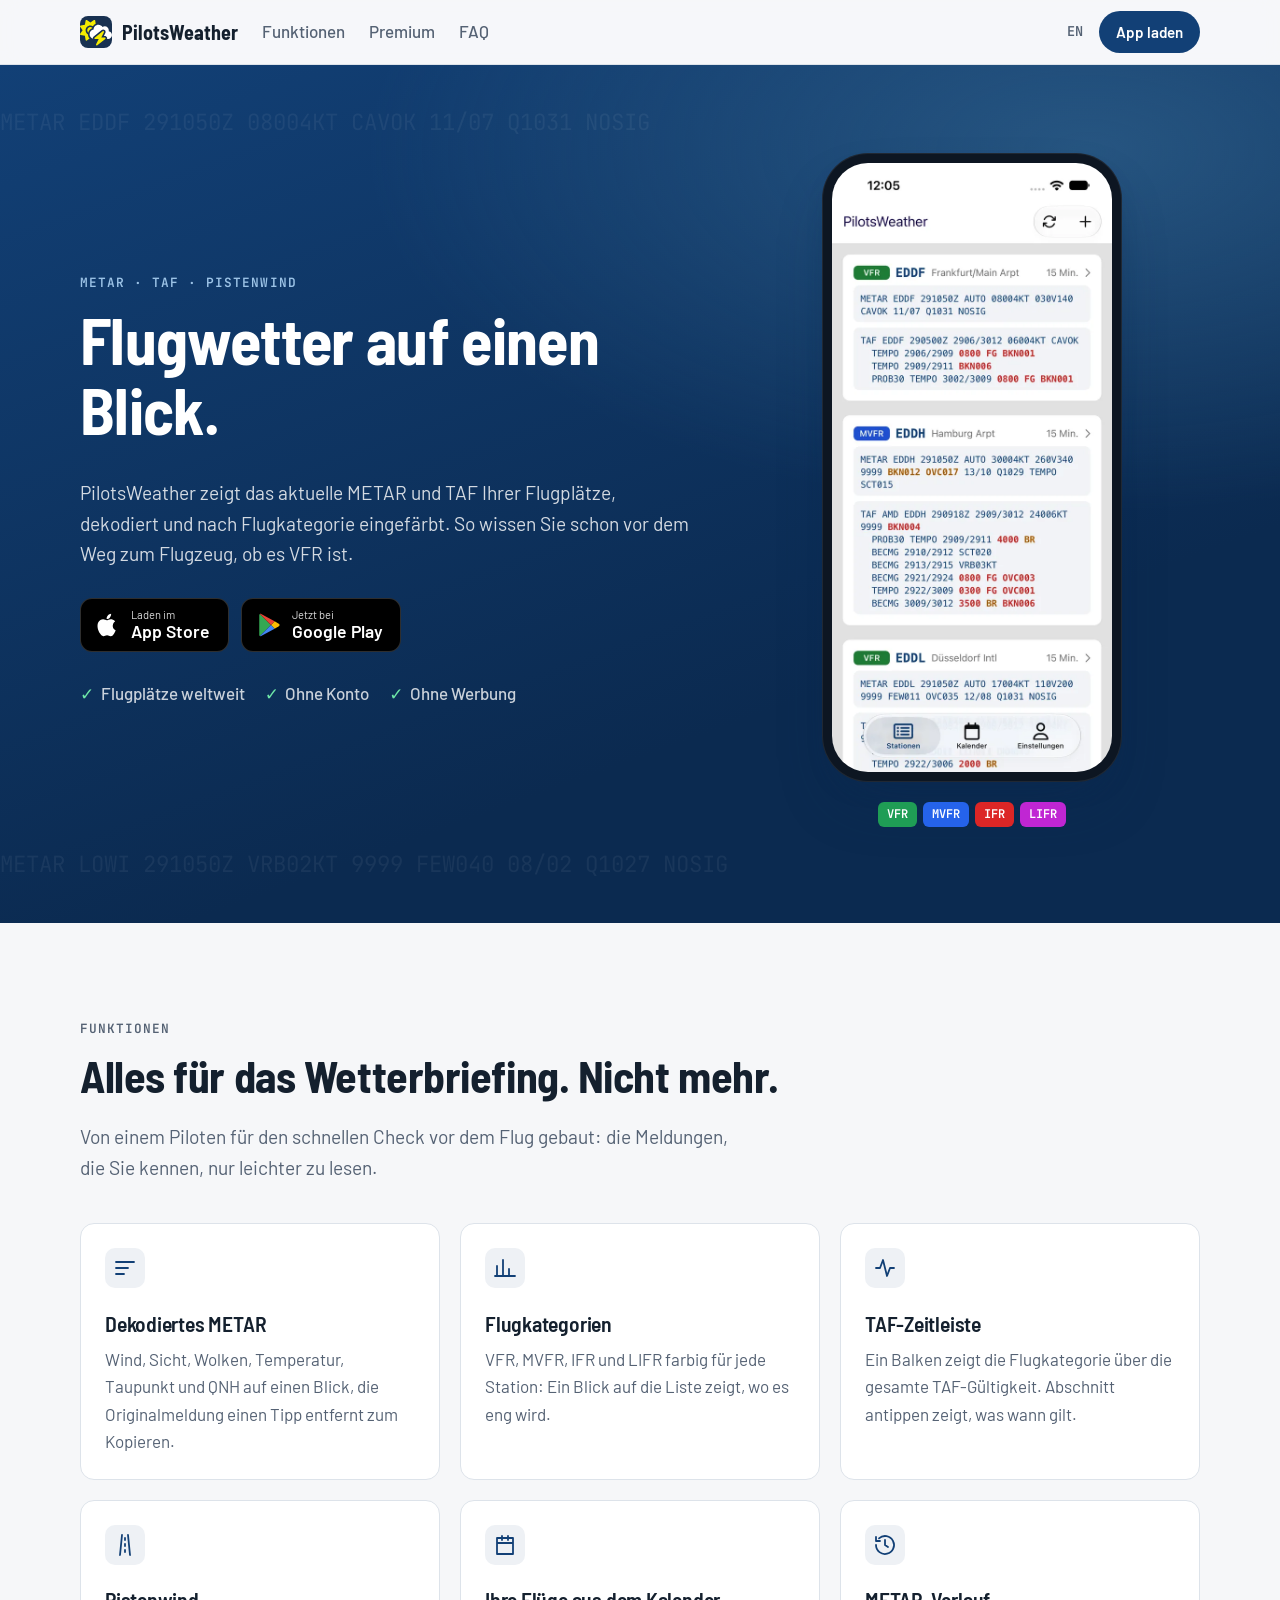
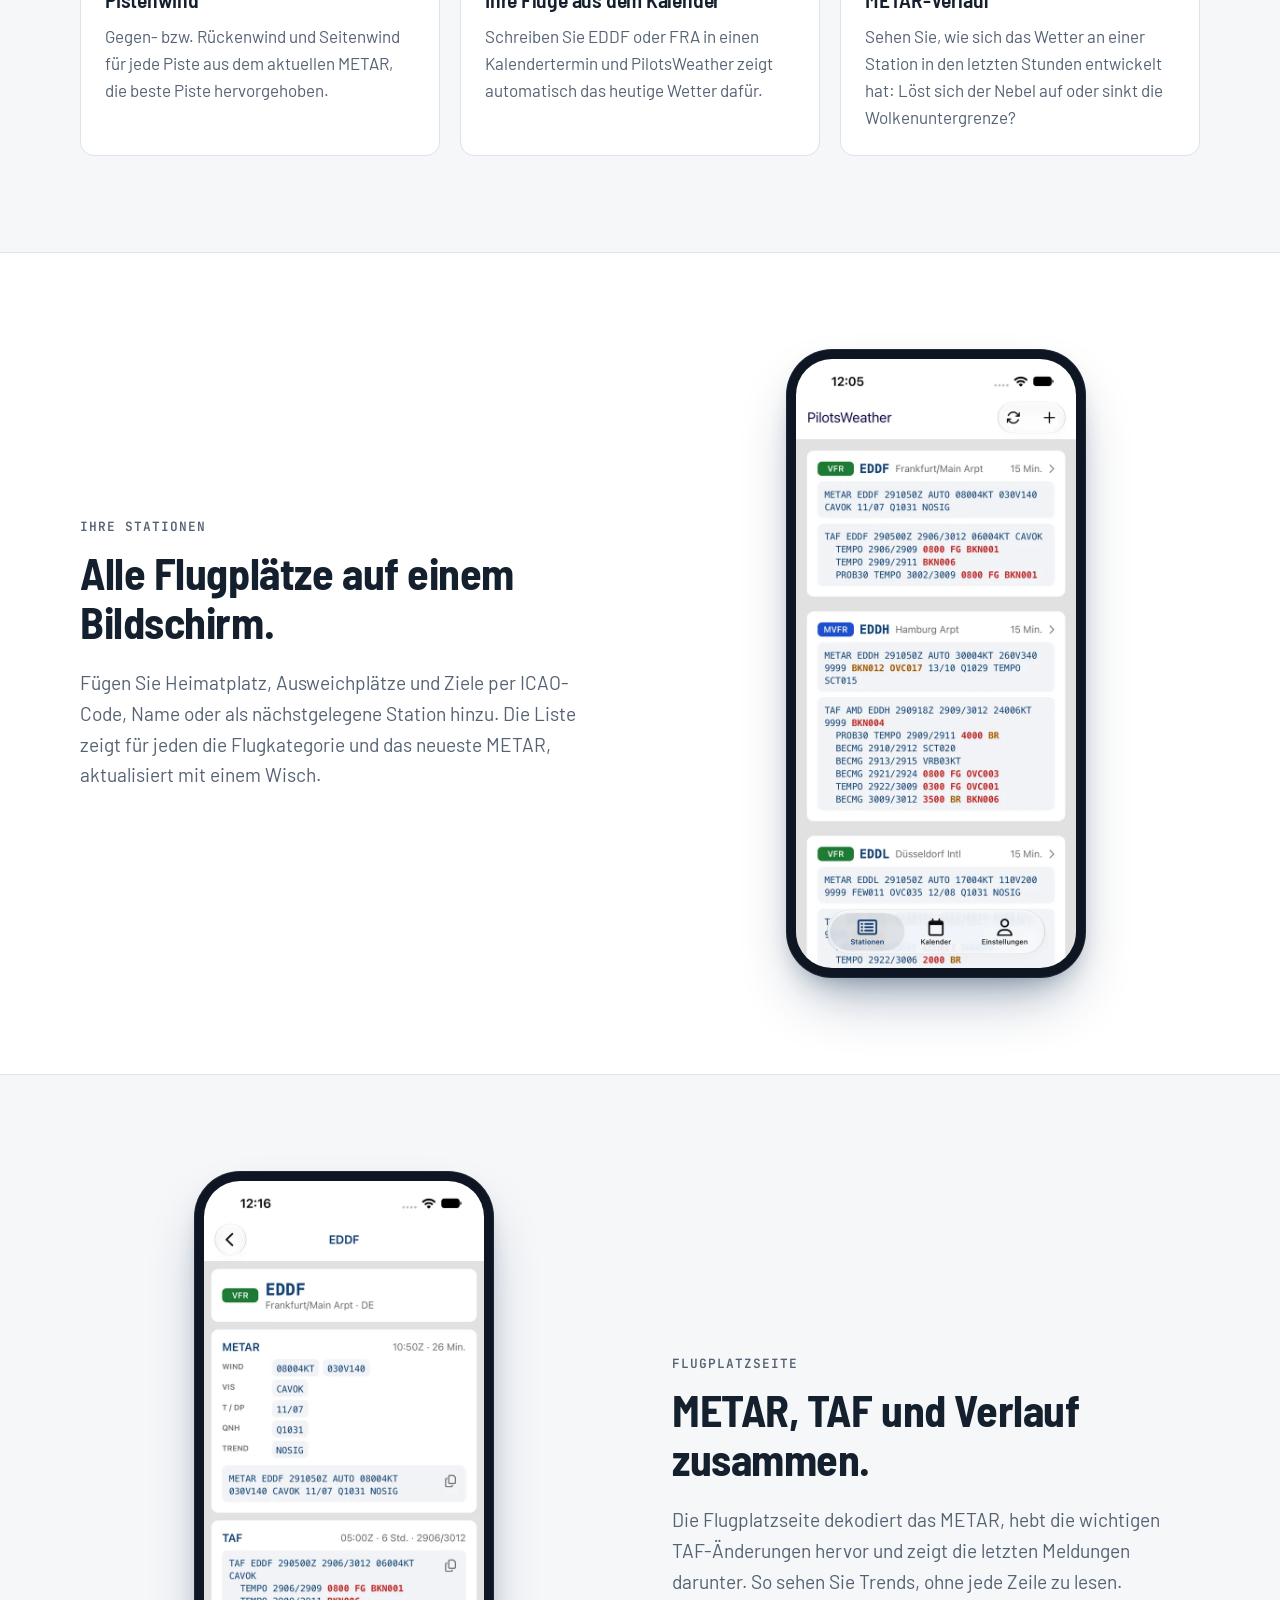
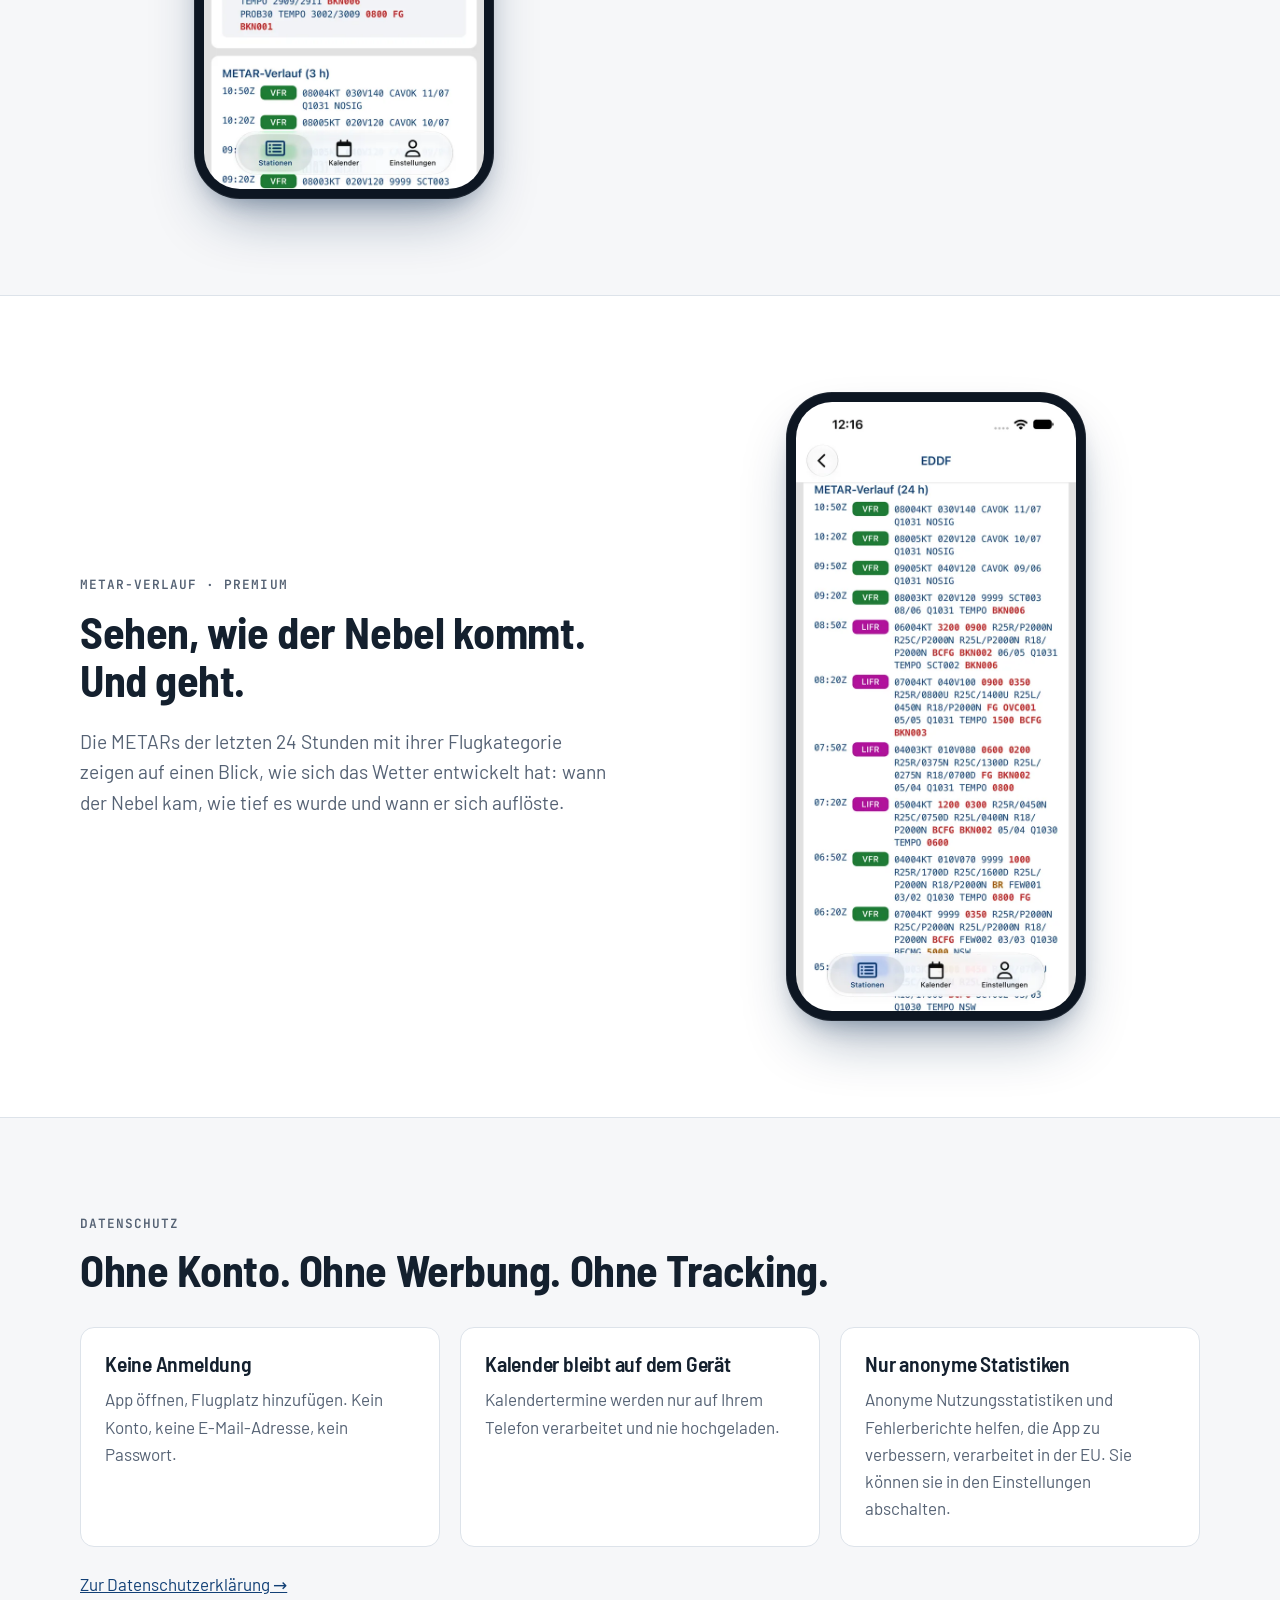
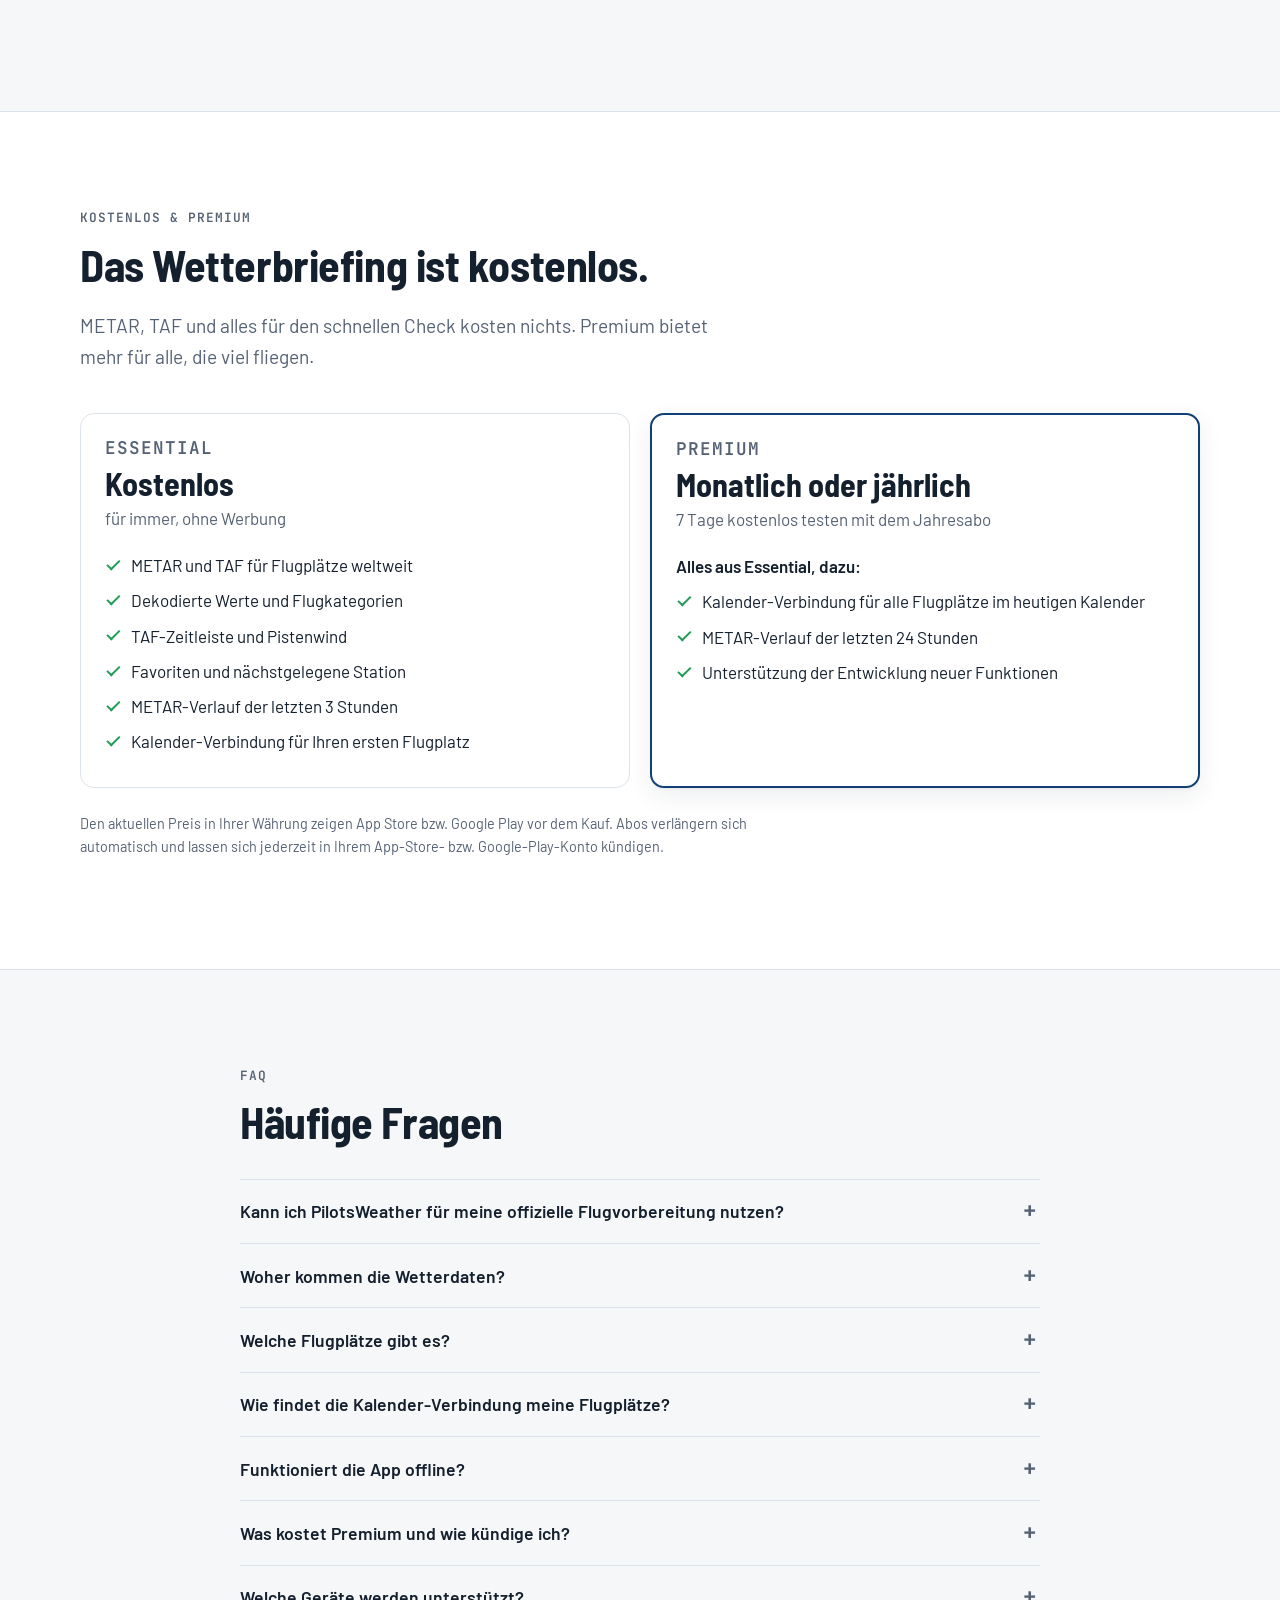
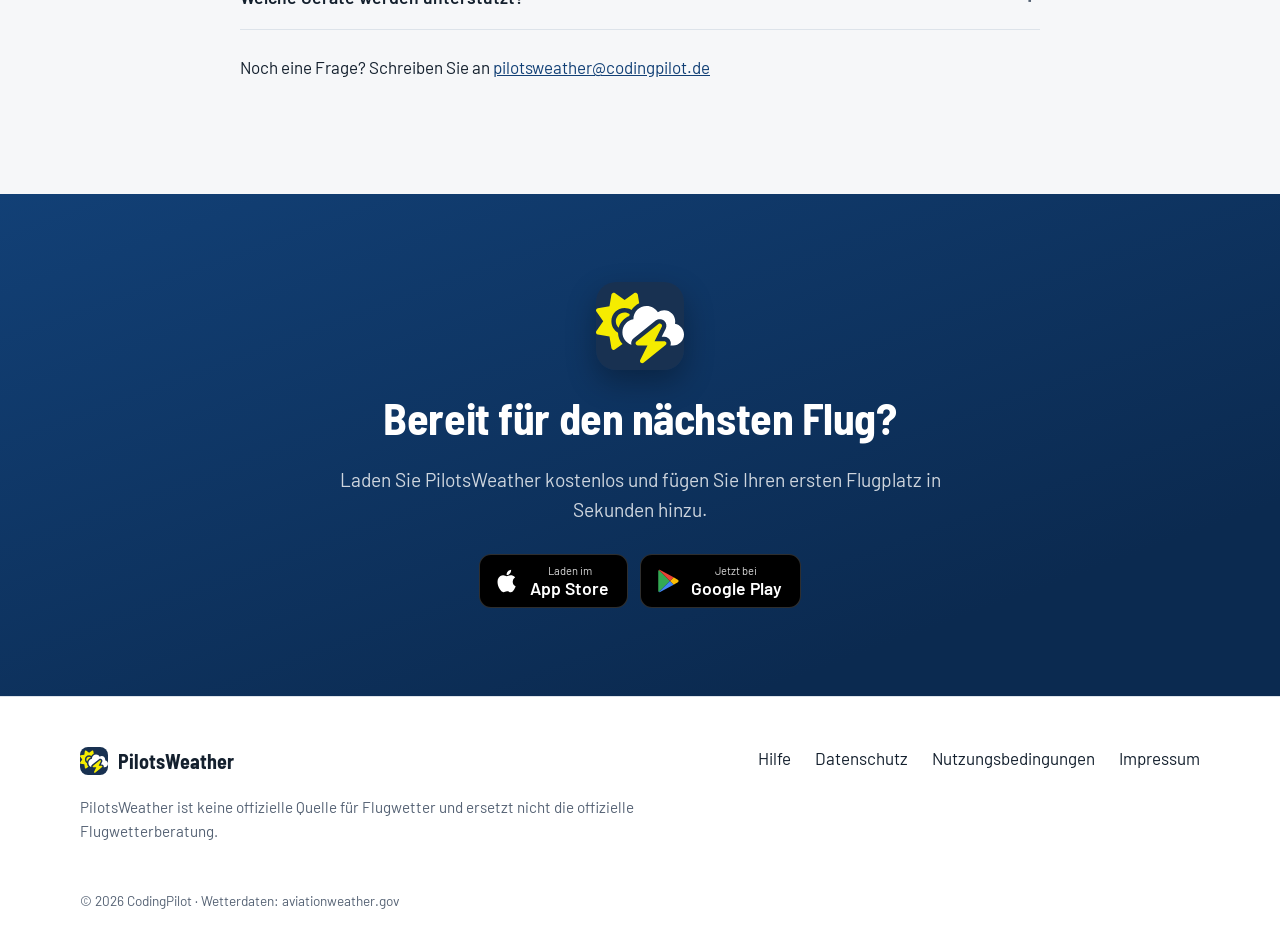
==== de/index.html @ 0c8a1cab "Update website content from pilotsweather@0f6adaf" ====
<!DOCTYPE html><html lang="de" data-astro-cid-5hce7sga> <head><meta charset="utf-8"><meta name="viewport" content="width=device-width, initial-scale=1"><title>PilotsWeather – METAR &amp; TAF für Piloten | iPhone &amp; Android</title><meta name="description" content="Dekodierte METAR und TAF für Flugplätze weltweit, Flugkategorien, TAF-Zeitleiste, Pistenwind und das Wetter für jeden Flugplatz in Ihrem Kalender. Ohne Konto, ohne Werbung."><link rel="canonical" href="https://pilotsweather.codingpilot.de/de/"><link rel="alternate" hreflang="en" href="https://pilotsweather.codingpilot.de/"><link rel="alternate" hreflang="de" href="https://pilotsweather.codingpilot.de/de/"><link rel="alternate" hreflang="x-default" href="https://pilotsweather.codingpilot.de/"><link rel="icon" href="/favicon.svg" type="image/svg+xml"><link rel="apple-touch-icon" href="/apple-touch-icon.png"><meta name="theme-color" content="#124076"><meta property="og:type" content="website"><meta property="og:title" content="PilotsWeather – METAR &#38; TAF für Piloten | iPhone &#38; Android"><meta property="og:description" content="Dekodierte METAR und TAF für Flugplätze weltweit, Flugkategorien, TAF-Zeitleiste, Pistenwind und das Wetter für jeden Flugplatz in Ihrem Kalender. Ohne Konto, ohne Werbung."><meta property="og:url" content="https://pilotsweather.codingpilot.de/de/"><meta property="og:image" content="https://pilotsweather.codingpilot.de/og-image.png"><meta name="apple-itunes-app" content="app-id=6479964087"><script type="application/ld+json">{"@context":"https://schema.org","@type":"MobileApplication","name":"PilotsWeather","operatingSystem":"iOS 15.0+, Android 6.0+","applicationCategory":"WeatherApplication","inLanguage":["en","de"],"description":"Dekodierte METAR und TAF für Flugplätze weltweit, Flugkategorien, TAF-Zeitleiste, Pistenwind und das Wetter für jeden Flugplatz in Ihrem Kalender. Ohne Konto, ohne Werbung.","offers":{"@type":"Offer","price":"0","priceCurrency":"EUR"},"installUrl":["https://apps.apple.com/app/pilotsweather-metar-and-taf/id6479964087","https://play.google.com/store/apps/details?id=com.codingpilot.pilotsweather"],"author":{"@type":"Organization","name":"CodingPilot"}}</script><link rel="stylesheet" href="/_astro/index.WuVf8rKL.css">
<link rel="stylesheet" href="/_astro/index.BQjB3t2-.css"></head> <body data-astro-cid-5hce7sga> <a class="skip-link" href="#main" data-astro-cid-5hce7sga>Zum Inhalt springen</a> <header class="site-header" data-astro-cid-5hce7sga> <div class="container site-header__inner" data-astro-cid-5hce7sga> <a class="brand" href="/de/" data-astro-cid-5hce7sga> <img src="/app-icon.svg" alt="" width="32" height="32" data-astro-cid-5hce7sga> <span data-astro-cid-5hce7sga>PilotsWeather</span> </a> <nav class="site-nav" aria-label="Hauptnavigation" data-astro-cid-5hce7sga> <a href="/de/#features" data-astro-cid-5hce7sga>Funktionen</a> <a href="/de/#pro" data-astro-cid-5hce7sga>Premium</a> <a href="/de/#faq" data-astro-cid-5hce7sga>FAQ</a> </nav> <div class="site-header__actions" data-astro-cid-5hce7sga> <a class="lang-switch" href="/" hreflang="en" lang="en" data-astro-cid-5hce7sga>EN</a> <a class="btn btn--primary btn--small" href="/de/#download" data-astro-cid-5hce7sga>App laden</a> </div> </div> </header> <main id="main" data-astro-cid-5hce7sga>   <section class="hero" data-astro-cid-xhaoqxbd> <div class="hero__metar mono" aria-hidden="true" data-astro-cid-xhaoqxbd> <span data-astro-cid-xhaoqxbd>METAR EDDF 291050Z 08004KT CAVOK 11/07 Q1031 NOSIG</span> <span data-astro-cid-xhaoqxbd>METAR LOWI 291050Z VRB02KT 9999 FEW040 08/02 Q1027 NOSIG</span> </div> <div class="container hero__inner" data-astro-cid-xhaoqxbd> <div class="hero__copy" data-astro-cid-xhaoqxbd> <p class="eyebrow hero__eyebrow" data-astro-cid-xhaoqxbd>METAR · TAF · Pistenwind</p> <h1 data-astro-cid-xhaoqxbd>Flugwetter auf einen Blick.</h1> <p class="lead hero__lead" data-astro-cid-xhaoqxbd>PilotsWeather zeigt das aktuelle METAR und TAF Ihrer Flugplätze, dekodiert und nach Flugkategorie eingefärbt. So wissen Sie schon vor dem Weg zum Flugzeug, ob es VFR ist.</p> <div class="store-buttons"> <a class="store-button" href="https://apps.apple.com/app/pilotsweather-metar-and-taf/id6479964087" rel="noopener"> <svg viewBox="0 0 24 24" fill="currentColor" aria-hidden="true"> <path d="M16.37 12.62c-.03-2.6 2.13-3.86 2.23-3.92-1.22-1.78-3.11-2.02-3.78-2.05-1.6-.17-3.13.95-3.95.95-.82 0-2.07-.93-3.4-.9-1.75.02-3.37 1.02-4.27 2.58-1.83 3.17-.47 7.86 1.3 10.43.87 1.26 1.9 2.67 3.25 2.62 1.31-.05 1.8-.84 3.38-.84 1.57 0 2.02.84 3.4.81 1.4-.02 2.29-1.27 3.15-2.54 1-1.46 1.4-2.87 1.42-2.95-.03-.01-2.71-1.04-2.73-4.19ZM13.8 4.98c.71-.87 1.2-2.07 1.07-3.27-1.03.04-2.29.69-3.03 1.55-.66.77-1.25 2-1.09 3.18 1.15.09 2.33-.58 3.05-1.46Z"></path> </svg> <span><small>Laden im</small><strong>App Store</strong></span> </a> <a class="store-button" href="https://play.google.com/store/apps/details?id=com.codingpilot.pilotsweather" rel="noopener"> <svg viewBox="0 0 24 24" aria-hidden="true"> <path fill="#34a853" d="M3.6 1.8 13.8 12 3.6 22.2c-.37-.2-.6-.6-.6-1.08V2.88c0-.48.23-.88.6-1.08Z"></path> <path fill="#fbbc04" d="m17.2 8.6-3.4 3.4 3.4 3.4 3.83-2.18c.98-.56.98-1.88 0-2.44L17.2 8.6Z"></path> <path fill="#4285f4" d="M13.8 12 3.6 22.2c.33.18.75.18 1.15-.04L17.2 15.4 13.8 12Z"></path> <path fill="#ea4335" d="M3.6 1.8c.33-.18.75-.18 1.15.04L17.2 8.6 13.8 12 3.6 1.8Z"></path> </svg> <span><small>Jetzt bei</small><strong>Google Play</strong></span> </a> </div> <ul class="hero__chips" data-astro-cid-xhaoqxbd> <li data-astro-cid-xhaoqxbd>Flugplätze weltweit</li><li data-astro-cid-xhaoqxbd>Ohne Konto</li><li data-astro-cid-xhaoqxbd>Ohne Werbung</li> </ul> </div> <div class="hero__visual" data-astro-cid-xhaoqxbd> <div class="phone" data-astro-cid-i45gwdcj> <picture data-astro-cid-i45gwdcj> <source srcset="/_astro/07_stations_dark.DPZM-aL8_1vAVfl.webp" media="(prefers-color-scheme: dark)" data-astro-cid-i45gwdcj> <img src="/_astro/03_stations.sQ99fLI5_Wb107.webp" width="600" height="1304" alt="PilotsWeather-Stationsliste mit METAR, Flugkategorien und TAF" loading="eager" decoding="async" data-astro-cid-i45gwdcj> </picture> </div>  <div class="cat-legend mono" aria-hidden="true" data-astro-cid-xhaoqxbd> <span class="cat cat--vfr" data-astro-cid-xhaoqxbd>VFR</span> <span class="cat cat--mvfr" data-astro-cid-xhaoqxbd>MVFR</span> <span class="cat cat--ifr" data-astro-cid-xhaoqxbd>IFR</span> <span class="cat cat--lifr" data-astro-cid-xhaoqxbd>LIFR</span> </div> </div> </div> </section> <section class="section" id="features" data-astro-cid-xhaoqxbd> <div class="container" data-astro-cid-xhaoqxbd> <p class="eyebrow" data-astro-cid-xhaoqxbd>Funktionen</p> <h2 data-astro-cid-xhaoqxbd>Alles für das Wetterbriefing. Nicht mehr.</h2> <p class="lead" data-astro-cid-xhaoqxbd>Von einem Piloten für den schnellen Check vor dem Flug gebaut: die Meldungen, die Sie kennen, nur leichter zu lesen.</p> <div class="grid grid--3 features" data-astro-cid-xhaoqxbd> <article class="card feature" data-astro-cid-xhaoqxbd> <svg class="feature__icon" viewBox="0 0 24 24" aria-hidden="true" data-astro-cid-xhaoqxbd> <path d="M3 6h18M3 12h12M3 18h8" data-astro-cid-xhaoqxbd></path> </svg> <h3 data-astro-cid-xhaoqxbd>Dekodiertes METAR</h3> <p data-astro-cid-xhaoqxbd>Wind, Sicht, Wolken, Temperatur, Taupunkt und QNH auf einen Blick, die Originalmeldung einen Tipp entfernt zum Kopieren.</p> </article><article class="card feature" data-astro-cid-xhaoqxbd> <svg class="feature__icon" viewBox="0 0 24 24" aria-hidden="true" data-astro-cid-xhaoqxbd> <path d="M4 20V10M10 20V4M16 20v-7M22 20H2" data-astro-cid-xhaoqxbd></path> </svg> <h3 data-astro-cid-xhaoqxbd>Flugkategorien</h3> <p data-astro-cid-xhaoqxbd>VFR, MVFR, IFR und LIFR farbig für jede Station: Ein Blick auf die Liste zeigt, wo es eng wird.</p> </article><article class="card feature" data-astro-cid-xhaoqxbd> <svg class="feature__icon" viewBox="0 0 24 24" aria-hidden="true" data-astro-cid-xhaoqxbd> <path d="M3 12h4l3-8 4 16 3-8h4" data-astro-cid-xhaoqxbd></path> </svg> <h3 data-astro-cid-xhaoqxbd>TAF-Zeitleiste</h3> <p data-astro-cid-xhaoqxbd>Ein Balken zeigt die Flugkategorie über die gesamte TAF-Gültigkeit. Abschnitt antippen zeigt, was wann gilt.</p> </article><article class="card feature" data-astro-cid-xhaoqxbd> <svg class="feature__icon" viewBox="0 0 24 24" aria-hidden="true" data-astro-cid-xhaoqxbd> <path d="M9 2 7 22M15 2l2 20M12 5v2M12 11v2M12 17v2" data-astro-cid-xhaoqxbd></path> </svg> <h3 data-astro-cid-xhaoqxbd>Pistenwind</h3> <p data-astro-cid-xhaoqxbd>Gegen- bzw. Rückenwind und Seitenwind für jede Piste aus dem aktuellen METAR, die beste Piste hervorgehoben.</p> </article><article class="card feature" data-astro-cid-xhaoqxbd> <svg class="feature__icon" viewBox="0 0 24 24" aria-hidden="true" data-astro-cid-xhaoqxbd> <path d="M4 5h16v16H4zM4 10h16M9 3v4M15 3v4" data-astro-cid-xhaoqxbd></path> </svg> <h3 data-astro-cid-xhaoqxbd>Ihre Flüge aus dem Kalender</h3> <p data-astro-cid-xhaoqxbd>Schreiben Sie EDDF oder FRA in einen Kalendertermin und PilotsWeather zeigt automatisch das heutige Wetter dafür.</p> </article><article class="card feature" data-astro-cid-xhaoqxbd> <svg class="feature__icon" viewBox="0 0 24 24" aria-hidden="true" data-astro-cid-xhaoqxbd> <path d="M3 12a9 9 0 1 0 3-6.7M3 4v4h4M12 7v5l3 2" data-astro-cid-xhaoqxbd></path> </svg> <h3 data-astro-cid-xhaoqxbd>METAR-Verlauf</h3> <p data-astro-cid-xhaoqxbd>Sehen Sie, wie sich das Wetter an einer Station in den letzten Stunden entwickelt hat: Löst sich der Nebel auf oder sinkt die Wolkenuntergrenze?</p> </article> </div> </div> </section> <section class="section showcase section--alt" data-astro-cid-xhaoqxbd> <div class="container showcase__inner" data-astro-cid-xhaoqxbd> <div class="showcase__copy" data-astro-cid-xhaoqxbd> <p class="eyebrow" data-astro-cid-xhaoqxbd>Ihre Stationen</p> <h2 data-astro-cid-xhaoqxbd>Alle Flugplätze auf einem Bildschirm.</h2> <p class="lead" data-astro-cid-xhaoqxbd>Fügen Sie Heimatplatz, Ausweichplätze und Ziele per ICAO-Code, Name oder als nächstgelegene Station hinzu. Die Liste zeigt für jeden die Flugkategorie und das neueste METAR, aktualisiert mit einem Wisch.</p> </div> <div class="phone" data-astro-cid-i45gwdcj> <picture data-astro-cid-i45gwdcj> <source srcset="/_astro/07_stations_dark.DPZM-aL8_1vAVfl.webp" media="(prefers-color-scheme: dark)" data-astro-cid-i45gwdcj> <img src="/_astro/03_stations.sQ99fLI5_Wb107.webp" width="600" height="1304" alt="Liste gespeicherter Stationen mit Flugkategorien" loading="lazy" decoding="async" data-astro-cid-i45gwdcj> </picture> </div>  </div> </section><section class="section showcase showcase--flip" data-astro-cid-xhaoqxbd> <div class="container showcase__inner" data-astro-cid-xhaoqxbd> <div class="showcase__copy" data-astro-cid-xhaoqxbd> <p class="eyebrow" data-astro-cid-xhaoqxbd>Flugplatzseite</p> <h2 data-astro-cid-xhaoqxbd>METAR, TAF und Verlauf zusammen.</h2> <p class="lead" data-astro-cid-xhaoqxbd>Die Flugplatzseite dekodiert das METAR, hebt die wichtigen TAF-Änderungen hervor und zeigt die letzten Meldungen darunter. So sehen Sie Trends, ohne jede Zeile zu lesen.</p> </div> <div class="phone" data-astro-cid-i45gwdcj> <picture data-astro-cid-i45gwdcj> <source srcset="/_astro/11_station_detail_dark.DdbRq7ke_16VueW.webp" media="(prefers-color-scheme: dark)" data-astro-cid-i45gwdcj> <img src="/_astro/08_station_detail.CUVKR3Sk_Z2iVyCu.webp" width="600" height="1304" alt="Flugplatzseite für EDDF mit dekodiertem METAR, TAF und METAR-Verlauf" loading="lazy" decoding="async" data-astro-cid-i45gwdcj> </picture> </div>  </div> </section><section class="section showcase section--alt" data-astro-cid-xhaoqxbd> <div class="container showcase__inner" data-astro-cid-xhaoqxbd> <div class="showcase__copy" data-astro-cid-xhaoqxbd> <p class="eyebrow" data-astro-cid-xhaoqxbd>METAR-Verlauf · Premium</p> <h2 data-astro-cid-xhaoqxbd>Sehen, wie der Nebel kommt. Und geht.</h2> <p class="lead" data-astro-cid-xhaoqxbd>Die METARs der letzten 24 Stunden mit ihrer Flugkategorie zeigen auf einen Blick, wie sich das Wetter entwickelt hat: wann der Nebel kam, wie tief es wurde und wann er sich auflöste.</p> </div> <div class="phone" data-astro-cid-i45gwdcj> <picture data-astro-cid-i45gwdcj>  <img src="/_astro/10_history_premium.Beadp-sC_Z17pvHG.webp" width="600" height="1304" alt="METAR-Verlauf der letzten 24 Stunden für EDDF mit LIFR-Nebel am Morgen" loading="lazy" decoding="async" data-astro-cid-i45gwdcj> </picture> </div>  </div> </section><section class="section" id="privacy" data-astro-cid-xhaoqxbd> <div class="container" data-astro-cid-xhaoqxbd> <p class="eyebrow" data-astro-cid-xhaoqxbd>Datenschutz</p> <h2 data-astro-cid-xhaoqxbd>Ohne Konto. Ohne Werbung. Ohne Tracking.</h2> <div class="grid grid--3 privacy" data-astro-cid-xhaoqxbd> <article class="card" data-astro-cid-xhaoqxbd> <h3 data-astro-cid-xhaoqxbd>Keine Anmeldung</h3> <p data-astro-cid-xhaoqxbd>App öffnen, Flugplatz hinzufügen. Kein Konto, keine E-Mail-Adresse, kein Passwort.</p> </article><article class="card" data-astro-cid-xhaoqxbd> <h3 data-astro-cid-xhaoqxbd>Kalender bleibt auf dem Gerät</h3> <p data-astro-cid-xhaoqxbd>Kalendertermine werden nur auf Ihrem Telefon verarbeitet und nie hochgeladen.</p> </article><article class="card" data-astro-cid-xhaoqxbd> <h3 data-astro-cid-xhaoqxbd>Nur anonyme Statistiken</h3> <p data-astro-cid-xhaoqxbd>Anonyme Nutzungsstatistiken und Fehlerberichte helfen, die App zu verbessern, verarbeitet in der EU. Sie können sie in den Einstellungen abschalten.</p> </article> </div> <p data-astro-cid-xhaoqxbd><a href="/de/datenschutz/" data-astro-cid-xhaoqxbd>Zur Datenschutzerklärung →</a></p> </div> </section> <section class="section section--alt" id="pro" data-astro-cid-xhaoqxbd> <div class="container" data-astro-cid-xhaoqxbd> <p class="eyebrow" data-astro-cid-xhaoqxbd>Kostenlos &amp; Premium</p> <h2 data-astro-cid-xhaoqxbd>Das Wetterbriefing ist kostenlos.</h2> <p class="lead" data-astro-cid-xhaoqxbd>METAR, TAF und alles für den schnellen Check kosten nichts. Premium bietet mehr für alle, die viel fliegen.</p> <div class="grid grid--2 plans" data-astro-cid-xhaoqxbd> <article class="card plan" data-astro-cid-xhaoqxbd> <h3 data-astro-cid-xhaoqxbd>Essential</h3> <p class="plan__price" data-astro-cid-xhaoqxbd>Kostenlos</p> <p class="plan__note" data-astro-cid-xhaoqxbd>für immer, ohne Werbung</p> <ul class="checks" data-astro-cid-xhaoqxbd> <li data-astro-cid-xhaoqxbd>METAR und TAF für Flugplätze weltweit</li><li data-astro-cid-xhaoqxbd>Dekodierte Werte und Flugkategorien</li><li data-astro-cid-xhaoqxbd>TAF-Zeitleiste und Pistenwind</li><li data-astro-cid-xhaoqxbd>Favoriten und nächstgelegene Station</li><li data-astro-cid-xhaoqxbd>METAR-Verlauf der letzten 3 Stunden</li><li data-astro-cid-xhaoqxbd>Kalender-Verbindung für Ihren ersten Flugplatz</li> </ul> </article> <article class="card plan plan--premium" data-astro-cid-xhaoqxbd> <h3 data-astro-cid-xhaoqxbd>Premium</h3> <p class="plan__price" data-astro-cid-xhaoqxbd>Monatlich oder jährlich</p> <p class="plan__note" data-astro-cid-xhaoqxbd>7 Tage kostenlos testen mit dem Jahresabo</p> <p class="plan__intro" data-astro-cid-xhaoqxbd>Alles aus Essential, dazu:</p> <ul class="checks" data-astro-cid-xhaoqxbd> <li data-astro-cid-xhaoqxbd>Kalender-Verbindung für alle Flugplätze im heutigen Kalender</li><li data-astro-cid-xhaoqxbd>METAR-Verlauf der letzten 24 Stunden</li><li data-astro-cid-xhaoqxbd>Unterstützung der Entwicklung neuer Funktionen</li> </ul> </article> </div> <p class="plans__footnote" data-astro-cid-xhaoqxbd>Den aktuellen Preis in Ihrer Währung zeigen App Store bzw. Google Play vor dem Kauf. Abos verlängern sich automatisch und lassen sich jederzeit in Ihrem App-Store- bzw. Google-Play-Konto kündigen.</p> </div> </section> <section class="section" id="faq" data-astro-cid-xhaoqxbd> <div class="container faq" data-astro-cid-xhaoqxbd> <p class="eyebrow" data-astro-cid-xhaoqxbd>FAQ</p> <h2 data-astro-cid-xhaoqxbd>Häufige Fragen</h2> <div class="faq__list" data-astro-cid-xhaoqxbd> <details class="faq__item" data-astro-cid-xhaoqxbd> <summary data-astro-cid-xhaoqxbd>Kann ich PilotsWeather für meine offizielle Flugvorbereitung nutzen?</summary> <p data-astro-cid-xhaoqxbd>Nein. PilotsWeather ist ein schneller Überblick und ersetzt nicht die für Ihren Flug vorgeschriebene offizielle Wetterberatung. Prüfen Sie vor dem Flug immer die offiziellen Quellen.</p> </details><details class="faq__item" data-astro-cid-xhaoqxbd> <summary data-astro-cid-xhaoqxbd>Woher kommen die Wetterdaten?</summary> <p data-astro-cid-xhaoqxbd>METAR und TAF stammen vom Aviation Weather Center des US-Wetterdienstes (aviationweather.gov), das Meldungen von Flugplätzen weltweit veröffentlicht. Die Pistendaten stammen von OurAirports.</p> </details><details class="faq__item" data-astro-cid-xhaoqxbd> <summary data-astro-cid-xhaoqxbd>Welche Flugplätze gibt es?</summary> <p data-astro-cid-xhaoqxbd>Jeden Flugplatz weltweit, der ein METAR oder TAF veröffentlicht. Suchen Sie per ICAO-Code oder Name, oder lassen Sie die App die nächstgelegene Station finden.</p> </details><details class="faq__item" data-astro-cid-xhaoqxbd> <summary data-astro-cid-xhaoqxbd>Wie findet die Kalender-Verbindung meine Flugplätze?</summary> <p data-astro-cid-xhaoqxbd>Wählen Sie in den Einstellungen einen Kalender und schreiben Sie den ICAO- oder IATA-Code des Flugplatzes (z. B. EDDF oder FRA) in den Titel des Termins. PilotsWeather zeigt das Wetter für die Flugplätze der heutigen Termine. Der Kalender wird nur auf Ihrem Telefon gelesen.</p> </details><details class="faq__item" data-astro-cid-xhaoqxbd> <summary data-astro-cid-xhaoqxbd>Funktioniert die App offline?</summary> <p data-astro-cid-xhaoqxbd>Bereits geladene Meldungen bleiben ohne Verbindung sichtbar, und die App zeigt an, dass sie offline ist. Für aktuelles Wetter brauchen Sie eine Internetverbindung.</p> </details><details class="faq__item" data-astro-cid-xhaoqxbd> <summary data-astro-cid-xhaoqxbd>Was kostet Premium und wie kündige ich?</summary> <p data-astro-cid-xhaoqxbd>Premium gibt es monatlich oder jährlich; die App zeigt den aktuellen Preis aus App Store bzw. Google Play. Sie kündigen in den Abo-Einstellungen Ihres Apple- oder Google-Kontos, spätestens 24 Stunden vor Ende des Zeitraums.</p> </details><details class="faq__item" data-astro-cid-xhaoqxbd> <summary data-astro-cid-xhaoqxbd>Welche Geräte werden unterstützt?</summary> <p data-astro-cid-xhaoqxbd>iPhone und iPad ab iOS 15 sowie Android-Telefone ab Android 6.0. Die App gibt es auf Deutsch und Englisch, mit dunklem Modus.</p> </details> </div> <p class="faq__contact" data-astro-cid-xhaoqxbd> Noch eine Frage? Schreiben Sie an <a href="mailto:pilotsweather@codingpilot.de" data-astro-cid-xhaoqxbd>pilotsweather@codingpilot.de</a> </p> </div> </section> <section class="download" id="download" data-astro-cid-xhaoqxbd> <div class="container download__inner" data-astro-cid-xhaoqxbd> <img src="/app-icon.svg" alt="" width="88" height="88" data-astro-cid-xhaoqxbd> <h2 data-astro-cid-xhaoqxbd>Bereit für den nächsten Flug?</h2> <p class="lead" data-astro-cid-xhaoqxbd>Laden Sie PilotsWeather kostenlos und fügen Sie Ihren ersten Flugplatz in Sekunden hinzu.</p> <div class="store-buttons"> <a class="store-button" href="https://apps.apple.com/app/pilotsweather-metar-and-taf/id6479964087" rel="noopener"> <svg viewBox="0 0 24 24" fill="currentColor" aria-hidden="true"> <path d="M16.37 12.62c-.03-2.6 2.13-3.86 2.23-3.92-1.22-1.78-3.11-2.02-3.78-2.05-1.6-.17-3.13.95-3.95.95-.82 0-2.07-.93-3.4-.9-1.75.02-3.37 1.02-4.27 2.58-1.83 3.17-.47 7.86 1.3 10.43.87 1.26 1.9 2.67 3.25 2.62 1.31-.05 1.8-.84 3.38-.84 1.57 0 2.02.84 3.4.81 1.4-.02 2.29-1.27 3.15-2.54 1-1.46 1.4-2.87 1.42-2.95-.03-.01-2.71-1.04-2.73-4.19ZM13.8 4.98c.71-.87 1.2-2.07 1.07-3.27-1.03.04-2.29.69-3.03 1.55-.66.77-1.25 2-1.09 3.18 1.15.09 2.33-.58 3.05-1.46Z"></path> </svg> <span><small>Laden im</small><strong>App Store</strong></span> </a> <a class="store-button" href="https://play.google.com/store/apps/details?id=com.codingpilot.pilotsweather" rel="noopener"> <svg viewBox="0 0 24 24" aria-hidden="true"> <path fill="#34a853" d="M3.6 1.8 13.8 12 3.6 22.2c-.37-.2-.6-.6-.6-1.08V2.88c0-.48.23-.88.6-1.08Z"></path> <path fill="#fbbc04" d="m17.2 8.6-3.4 3.4 3.4 3.4 3.83-2.18c.98-.56.98-1.88 0-2.44L17.2 8.6Z"></path> <path fill="#4285f4" d="M13.8 12 3.6 22.2c.33.18.75.18 1.15-.04L17.2 15.4 13.8 12Z"></path> <path fill="#ea4335" d="M3.6 1.8c.33-.18.75-.18 1.15.04L17.2 8.6 13.8 12 3.6 1.8Z"></path> </svg> <span><small>Jetzt bei</small><strong>Google Play</strong></span> </a> </div> </div> </section>  </main> <footer class="site-footer" data-astro-cid-5hce7sga> <div class="container site-footer__inner" data-astro-cid-5hce7sga> <div data-astro-cid-5hce7sga> <a class="brand" href="/de/" data-astro-cid-5hce7sga> <img src="/app-icon.svg" alt="" width="28" height="28" data-astro-cid-5hce7sga> <span data-astro-cid-5hce7sga>PilotsWeather</span> </a> <p class="site-footer__note" data-astro-cid-5hce7sga>PilotsWeather ist keine offizielle Quelle für Flugwetter und ersetzt nicht die offizielle Flugwetterberatung.</p> </div> <nav class="site-footer__links" aria-label="Rechtliches und Hilfe" data-astro-cid-5hce7sga> <a href="/de/hilfe/" data-astro-cid-5hce7sga>Hilfe</a> <a href="/de/datenschutz/" data-astro-cid-5hce7sga>Datenschutz</a> <a href="/de/nutzungsbedingungen/" data-astro-cid-5hce7sga>Nutzungsbedingungen</a> <a href="/de/impressum/" data-astro-cid-5hce7sga>Impressum</a> </nav> </div> <div class="container" data-astro-cid-5hce7sga> <p class="site-footer__copy" data-astro-cid-5hce7sga>© 2026 CodingPilot · Wetterdaten: aviationweather.gov</p> </div> </footer> </body></html>
---- _astro/index.WuVf8rKL.css ----
@font-face{font-family:Barlow;font-style:normal;font-display:swap;font-weight:400;src:url(/_astro/barlow-vietnamese-400-normal.Dpl4UHAZ.woff2) format("woff2"),url(/_astro/barlow-vietnamese-400-normal.BFeobeCK.woff) format("woff");unicode-range:U+0102-0103,U+0110-0111,U+0128-0129,U+0168-0169,U+01A0-01A1,U+01AF-01B0,U+0300-0301,U+0303-0304,U+0308-0309,U+0323,U+0329,U+1EA0-1EF9,U+20AB}@font-face{font-family:Barlow;font-style:normal;font-display:swap;font-weight:400;src:url(/_astro/barlow-latin-ext-400-normal.HxX4XjxC.woff2) format("woff2"),url(/_astro/barlow-latin-ext-400-normal.CvBsJvxq.woff) format("woff");unicode-range:U+0100-02BA,U+02BD-02C5,U+02C7-02CC,U+02CE-02D7,U+02DD-02FF,U+0304,U+0308,U+0329,U+1D00-1DBF,U+1E00-1E9F,U+1EF2-1EFF,U+2020,U+20A0-20AB,U+20AD-20C0,U+2113,U+2C60-2C7F,U+A720-A7FF}@font-face{font-family:Barlow;font-style:normal;font-display:swap;font-weight:400;src:url(/_astro/barlow-latin-400-normal.qiz4-Cze.woff2) format("woff2"),url(/_astro/barlow-latin-400-normal.fsAxiSwU.woff) format("woff");unicode-range:U+0000-00FF,U+0131,U+0152-0153,U+02BB-02BC,U+02C6,U+02DA,U+02DC,U+0304,U+0308,U+0329,U+2000-206F,U+20AC,U+2122,U+2191,U+2193,U+2212,U+2215,U+FEFF,U+FFFD}@font-face{font-family:Barlow;font-style:normal;font-display:swap;font-weight:500;src:url(/_astro/barlow-vietnamese-500-normal.zTViEIzf.woff2) format("woff2"),url(/_astro/barlow-vietnamese-500-normal.GNfB7rCE.woff) format("woff");unicode-range:U+0102-0103,U+0110-0111,U+0128-0129,U+0168-0169,U+01A0-01A1,U+01AF-01B0,U+0300-0301,U+0303-0304,U+0308-0309,U+0323,U+0329,U+1EA0-1EF9,U+20AB}@font-face{font-family:Barlow;font-style:normal;font-display:swap;font-weight:500;src:url(/_astro/barlow-latin-ext-500-normal.DOaysfXq.woff2) format("woff2"),url(/_astro/barlow-latin-ext-500-normal.CJPcKP2Q.woff) format("woff");unicode-range:U+0100-02BA,U+02BD-02C5,U+02C7-02CC,U+02CE-02D7,U+02DD-02FF,U+0304,U+0308,U+0329,U+1D00-1DBF,U+1E00-1E9F,U+1EF2-1EFF,U+2020,U+20A0-20AB,U+20AD-20C0,U+2113,U+2C60-2C7F,U+A720-A7FF}@font-face{font-family:Barlow;font-style:normal;font-display:swap;font-weight:500;src:url(/_astro/barlow-latin-500-normal.BPAOfeC8.woff2) format("woff2"),url(/_astro/barlow-latin-500-normal.C1h8hMer.woff) format("woff");unicode-range:U+0000-00FF,U+0131,U+0152-0153,U+02BB-02BC,U+02C6,U+02DA,U+02DC,U+0304,U+0308,U+0329,U+2000-206F,U+20AC,U+2122,U+2191,U+2193,U+2212,U+2215,U+FEFF,U+FFFD}@font-face{font-family:Barlow;font-style:normal;font-display:swap;font-weight:600;src:url(/_astro/barlow-vietnamese-600-normal.DcjprdFV.woff2) format("woff2"),url(/_astro/barlow-vietnamese-600-normal.CA_GiK2e.woff) format("woff");unicode-range:U+0102-0103,U+0110-0111,U+0128-0129,U+0168-0169,U+01A0-01A1,U+01AF-01B0,U+0300-0301,U+0303-0304,U+0308-0309,U+0323,U+0329,U+1EA0-1EF9,U+20AB}@font-face{font-family:Barlow;font-style:normal;font-display:swap;font-weight:600;src:url(/_astro/barlow-latin-ext-600-normal.B8NK_A3D.woff2) format("woff2"),url(/_astro/barlow-latin-ext-600-normal.DMVRjfRT.woff) format("woff");unicode-range:U+0100-02BA,U+02BD-02C5,U+02C7-02CC,U+02CE-02D7,U+02DD-02FF,U+0304,U+0308,U+0329,U+1D00-1DBF,U+1E00-1E9F,U+1EF2-1EFF,U+2020,U+20A0-20AB,U+20AD-20C0,U+2113,U+2C60-2C7F,U+A720-A7FF}@font-face{font-family:Barlow;font-style:normal;font-display:swap;font-weight:600;src:url(/_astro/barlow-latin-600-normal.DILqtrty.woff2) format("woff2"),url(/_astro/barlow-latin-600-normal.CNwfPWQD.woff) format("woff");unicode-range:U+0000-00FF,U+0131,U+0152-0153,U+02BB-02BC,U+02C6,U+02DA,U+02DC,U+0304,U+0308,U+0329,U+2000-206F,U+20AC,U+2122,U+2191,U+2193,U+2212,U+2215,U+FEFF,U+FFFD}@font-face{font-family:Barlow Semi Condensed;font-style:normal;font-display:swap;font-weight:600;src:url(/_astro/barlow-semi-condensed-vietnamese-600-normal.b1FQiZcx.woff2) format("woff2"),url(/_astro/barlow-semi-condensed-vietnamese-600-normal.DzVrjA0Q.woff) format("woff");unicode-range:U+0102-0103,U+0110-0111,U+0128-0129,U+0168-0169,U+01A0-01A1,U+01AF-01B0,U+0300-0301,U+0303-0304,U+0308-0309,U+0323,U+0329,U+1EA0-1EF9,U+20AB}@font-face{font-family:Barlow Semi Condensed;font-style:normal;font-display:swap;font-weight:600;src:url(/_astro/barlow-semi-condensed-latin-ext-600-normal.BkQ9hN72.woff2) format("woff2"),url(/_astro/barlow-semi-condensed-latin-ext-600-normal.BuP8AaxH.woff) format("woff");unicode-range:U+0100-02BA,U+02BD-02C5,U+02C7-02CC,U+02CE-02D7,U+02DD-02FF,U+0304,U+0308,U+0329,U+1D00-1DBF,U+1E00-1E9F,U+1EF2-1EFF,U+2020,U+20A0-20AB,U+20AD-20C0,U+2113,U+2C60-2C7F,U+A720-A7FF}@font-face{font-family:Barlow Semi Condensed;font-style:normal;font-display:swap;font-weight:600;src:url(/_astro/barlow-semi-condensed-latin-600-normal.BkLiAYu4.woff2) format("woff2"),url(/_astro/barlow-semi-condensed-latin-600-normal.DyOfdMBA.woff) format("woff");unicode-range:U+0000-00FF,U+0131,U+0152-0153,U+02BB-02BC,U+02C6,U+02DA,U+02DC,U+0304,U+0308,U+0329,U+2000-206F,U+20AC,U+2122,U+2191,U+2193,U+2212,U+2215,U+FEFF,U+FFFD}@font-face{font-family:Barlow Semi Condensed;font-style:normal;font-display:swap;font-weight:700;src:url(/_astro/barlow-semi-condensed-vietnamese-700-normal.Dm7RZTvf.woff2) format("woff2"),url(/_astro/barlow-semi-condensed-vietnamese-700-normal.BvUTSFNY.woff) format("woff");unicode-range:U+0102-0103,U+0110-0111,U+0128-0129,U+0168-0169,U+01A0-01A1,U+01AF-01B0,U+0300-0301,U+0303-0304,U+0308-0309,U+0323,U+0329,U+1EA0-1EF9,U+20AB}@font-face{font-family:Barlow Semi Condensed;font-style:normal;font-display:swap;font-weight:700;src:url(/_astro/barlow-semi-condensed-latin-ext-700-normal.BhgEo64M.woff2) format("woff2"),url(/_astro/barlow-semi-condensed-latin-ext-700-normal.C0vCoZIV.woff) format("woff");unicode-range:U+0100-02BA,U+02BD-02C5,U+02C7-02CC,U+02CE-02D7,U+02DD-02FF,U+0304,U+0308,U+0329,U+1D00-1DBF,U+1E00-1E9F,U+1EF2-1EFF,U+2020,U+20A0-20AB,U+20AD-20C0,U+2113,U+2C60-2C7F,U+A720-A7FF}@font-face{font-family:Barlow Semi Condensed;font-style:normal;font-display:swap;font-weight:700;src:url(/_astro/barlow-semi-condensed-latin-700-normal.BpqDG8I9.woff2) format("woff2"),url(/_astro/barlow-semi-condensed-latin-700-normal.BMyZXq_9.woff) format("woff");unicode-range:U+0000-00FF,U+0131,U+0152-0153,U+02BB-02BC,U+02C6,U+02DA,U+02DC,U+0304,U+0308,U+0329,U+2000-206F,U+20AC,U+2122,U+2191,U+2193,U+2212,U+2215,U+FEFF,U+FFFD}@font-face{font-family:JetBrains Mono;font-style:normal;font-display:swap;font-weight:400;src:url([data-uri]) format("woff2"),url([data-uri]) format("woff");unicode-range:U+0460-052F,U+1C80-1C8A,U+20B4,U+2DE0-2DFF,U+A640-A69F,U+FE2E-FE2F}@font-face{font-family:JetBrains Mono;font-style:normal;font-display:swap;font-weight:400;src:url(/_astro/jetbrains-mono-cyrillic-400-normal.BEIGL1Tu.woff2) format("woff2"),url(/_astro/jetbrains-mono-cyrillic-400-normal.ugxPyKxw.woff) format("woff");unicode-range:U+0301,U+0400-045F,U+0490-0491,U+04B0-04B1,U+2116}@font-face{font-family:JetBrains Mono;font-style:normal;font-display:swap;font-weight:400;src:url(/_astro/jetbrains-mono-greek-400-normal.C190GLew.woff2) format("woff2"),url(/_astro/jetbrains-mono-greek-400-normal.B9oWc5Lo.woff) format("woff");unicode-range:U+0370-0377,U+037A-037F,U+0384-038A,U+038C,U+038E-03A1,U+03A3-03FF}@font-face{font-family:JetBrains Mono;font-style:normal;font-display:swap;font-weight:400;src:url([data-uri]) format("woff2"),url(/_astro/jetbrains-mono-vietnamese-400-normal.CqNFfHCs.woff) format("woff");unicode-range:U+0102-0103,U+0110-0111,U+0128-0129,U+0168-0169,U+01A0-01A1,U+01AF-01B0,U+0300-0301,U+0303-0304,U+0308-0309,U+0323,U+0329,U+1EA0-1EF9,U+20AB}@font-face{font-family:JetBrains Mono;font-style:normal;font-display:swap;font-weight:400;src:url(/_astro/jetbrains-mono-latin-ext-400-normal.Bc8Ftmh3.woff2) format("woff2"),url(/_astro/jetbrains-mono-latin-ext-400-normal.fXTG6kC5.woff) format("woff");unicode-range:U+0100-02BA,U+02BD-02C5,U+02C7-02CC,U+02CE-02D7,U+02DD-02FF,U+0304,U+0308,U+0329,U+1D00-1DBF,U+1E00-1E9F,U+1EF2-1EFF,U+2020,U+20A0-20AB,U+20AD-20C0,U+2113,U+2C60-2C7F,U+A720-A7FF}@font-face{font-family:JetBrains Mono;font-style:normal;font-display:swap;font-weight:400;src:url(/_astro/jetbrains-mono-latin-400-normal.V6pRDFza.woff2) format("woff2"),url(/_astro/jetbrains-mono-latin-400-normal.6-qcROiO.woff) format("woff");unicode-range:U+0000-00FF,U+0131,U+0152-0153,U+02BB-02BC,U+02C6,U+02DA,U+02DC,U+0304,U+0308,U+0329,U+2000-206F,U+20AC,U+2122,U+2191,U+2193,U+2212,U+2215,U+FEFF,U+FFFD}@font-face{font-family:JetBrains Mono;font-style:normal;font-display:swap;font-weight:600;src:url([data-uri]) format("woff2"),url([data-uri]) format("woff");unicode-range:U+0460-052F,U+1C80-1C8A,U+20B4,U+2DE0-2DFF,U+A640-A69F,U+FE2E-FE2F}@font-face{font-family:JetBrains Mono;font-style:normal;font-display:swap;font-weight:600;src:url(/_astro/jetbrains-mono-cyrillic-600-normal.EVf6-Yzo.woff2) format("woff2"),url(/_astro/jetbrains-mono-cyrillic-600-normal.8K4wrrwR.woff) format("woff");unicode-range:U+0301,U+0400-045F,U+0490-0491,U+04B0-04B1,U+2116}@font-face{font-family:JetBrains Mono;font-style:normal;font-display:swap;font-weight:600;src:url(/_astro/jetbrains-mono-greek-600-normal.H7WoG9Et.woff2) format("woff2"),url(/_astro/jetbrains-mono-greek-600-normal.mc2nkWzM.woff) format("woff");unicode-range:U+0370-0377,U+037A-037F,U+0384-038A,U+038C,U+038E-03A1,U+03A3-03FF}@font-face{font-family:JetBrains Mono;font-style:normal;font-display:swap;font-weight:600;src:url([data-uri]) format("woff2"),url(/_astro/jetbrains-mono-vietnamese-600-normal.OWROknRo.woff) format("woff");unicode-range:U+0102-0103,U+0110-0111,U+0128-0129,U+0168-0169,U+01A0-01A1,U+01AF-01B0,U+0300-0301,U+0303-0304,U+0308-0309,U+0323,U+0329,U+1EA0-1EF9,U+20AB}@font-face{font-family:JetBrains Mono;font-style:normal;font-display:swap;font-weight:600;src:url(/_astro/jetbrains-mono-latin-ext-600-normal.BfB_LPfz.woff2) format("woff2"),url(/_astro/jetbrains-mono-latin-ext-600-normal.DObL3zCW.woff) format("woff");unicode-range:U+0100-02BA,U+02BD-02C5,U+02C7-02CC,U+02CE-02D7,U+02DD-02FF,U+0304,U+0308,U+0329,U+1D00-1DBF,U+1E00-1E9F,U+1EF2-1EFF,U+2020,U+20A0-20AB,U+20AD-20C0,U+2113,U+2C60-2C7F,U+A720-A7FF}@font-face{font-family:JetBrains Mono;font-style:normal;font-display:swap;font-weight:600;src:url(/_astro/jetbrains-mono-latin-600-normal.C8RAYTDA.woff2) format("woff2"),url(/_astro/jetbrains-mono-latin-600-normal.BfsvjouI.woff) format("woff");unicode-range:U+0000-00FF,U+0131,U+0152-0153,U+02BB-02BC,U+02C6,U+02DA,U+02DC,U+0304,U+0308,U+0329,U+2000-206F,U+20AC,U+2122,U+2191,U+2193,U+2212,U+2215,U+FEFF,U+FFFD}:root{--navy: #124076;--navy-deep: #0b2a50;--slate: #7b90a7;--vfr: #1f9d55;--mvfr: #2563eb;--ifr: #dc2626;--lifr: #c026d3;--bg: #f6f7f9;--surface: #ffffff;--surface-2: #eef1f5;--text: #14202e;--text-muted: #556274;--border: #dde3ea;--accent: var(--navy);--accent-text: #ffffff;--link: #124076;--shadow: 0 1px 2px rgb(16 32 56 / 6%), 0 8px 24px rgb(16 32 56 / 8%);--font-body: "Barlow", system-ui, -apple-system, "Segoe UI", sans-serif;--font-display: "Barlow Semi Condensed", "Barlow", system-ui, sans-serif;--font-mono: "JetBrains Mono", ui-monospace, "SF Mono", Menlo, monospace;--radius: 14px;--gutter: 16px;--max: 1120px;color-scheme:light dark}@media(prefers-color-scheme:dark){:root{--bg: #0b1420;--surface: #111d2c;--surface-2: #172638;--text: #e7edf4;--text-muted: #9aa9bb;--border: #22344a;--accent: #3a709a;--link: #8fb8e0;--shadow: 0 1px 2px rgb(0 0 0 / 30%), 0 8px 24px rgb(0 0 0 / 30%)}}*,*:before,*:after{box-sizing:border-box}html{-webkit-text-size-adjust:100%;scroll-behavior:smooth;scroll-padding-top:80px}@media(prefers-reduced-motion:reduce){html{scroll-behavior:auto}}body{margin:0;background:var(--bg);color:var(--text);font-family:var(--font-body);font-size:1.0625rem;line-height:1.6}img{max-width:100%;height:auto;display:block}a{color:var(--link)}h1,h2,h3{font-family:var(--font-display);font-weight:700;line-height:1.1;letter-spacing:-.01em;margin:0 0 .5em}h1{font-size:clamp(2.4rem,6vw,4rem)}h2{font-size:clamp(1.9rem,4vw,2.75rem)}h3{font-size:1.35rem;font-weight:600}p{margin:0 0 1em}code,.mono{font-family:var(--font-mono)}.container{width:100%;max-width:calc(var(--max) + 2 * var(--gutter));margin:0 auto;padding:0 var(--gutter)}.skip-link{position:absolute;left:-9999px;top:0;background:var(--accent);color:var(--accent-text);padding:.5rem 1rem;z-index:100}.skip-link:focus{left:var(--gutter)}.eyebrow{font-family:var(--font-mono);font-size:.8rem;font-weight:600;letter-spacing:.08em;text-transform:uppercase;color:var(--text-muted);margin-bottom:.75rem}.lead{font-size:1.2rem;color:var(--text-muted);max-width:42rem}.section{padding:clamp(3.5rem,8vw,6rem) 0}.section--alt{background:var(--surface);border-top:1px solid var(--border);border-bottom:1px solid var(--border)}.btn{display:inline-flex;align-items:center;gap:.5rem;padding:.75rem 1.25rem;border-radius:999px;font-weight:600;text-decoration:none;border:1px solid transparent;transition:transform .15s ease,background .15s ease}.btn:hover{transform:translateY(-1px)}.btn--primary{background:var(--accent);color:var(--accent-text)}.btn--ghost{border-color:var(--border);color:var(--text);background:var(--surface)}.store-buttons{display:flex;flex-wrap:wrap;gap:.75rem}.store-button{display:inline-flex;align-items:center;gap:.6rem;padding:.6rem 1.1rem .6rem .9rem;border-radius:12px;background:#000;color:#fff;text-decoration:none;line-height:1.15;border:1px solid rgb(255 255 255 / 18%);transition:transform .15s ease}.store-button:hover{transform:translateY(-1px)}.store-button svg{width:26px;height:26px;flex:none}.store-button small{display:block;font-size:.7rem;opacity:.85}.store-button strong{display:block;font-size:1.1rem;font-weight:600}.card{background:var(--surface);border:1px solid var(--border);border-radius:var(--radius);padding:1.5rem}.grid{display:grid;gap:1.25rem}@media(min-width:720px){.grid--2{grid-template-columns:repeat(2,1fr)}.grid--3{grid-template-columns:repeat(3,1fr)}}.prose{max-width:46rem}.prose h2{font-size:1.6rem;margin-top:2.25rem}.prose h3{margin-top:1.5rem}.prose ul{padding-left:1.25rem}.prose li{margin-bottom:.35rem}.site-header[data-astro-cid-5hce7sga]{position:sticky;top:0;z-index:50;background:color-mix(in srgb,var(--bg) 85%,transparent);backdrop-filter:saturate(160%) blur(12px);-webkit-backdrop-filter:saturate(160%) blur(12px);border-bottom:1px solid var(--border)}.site-header__inner[data-astro-cid-5hce7sga]{display:flex;align-items:center;gap:1.5rem;height:64px}.brand[data-astro-cid-5hce7sga]{display:inline-flex;align-items:center;gap:.6rem;font-family:var(--font-display);font-weight:700;font-size:1.25rem;color:var(--text);text-decoration:none}.brand[data-astro-cid-5hce7sga] img[data-astro-cid-5hce7sga]{border-radius:8px}.site-nav[data-astro-cid-5hce7sga]{display:none;gap:1.5rem}.site-nav[data-astro-cid-5hce7sga] a[data-astro-cid-5hce7sga]{color:var(--text-muted);text-decoration:none;font-weight:500}.site-nav[data-astro-cid-5hce7sga] a[data-astro-cid-5hce7sga]:hover{color:var(--text)}.site-header__actions[data-astro-cid-5hce7sga]{margin-left:auto;display:flex;align-items:center;gap:1rem}.lang-switch[data-astro-cid-5hce7sga]{font-family:var(--font-mono);font-size:.85rem;font-weight:600;color:var(--text-muted);text-decoration:none}.btn--small[data-astro-cid-5hce7sga]{padding:.5rem 1rem;font-size:.95rem}@media(min-width:820px){.site-nav[data-astro-cid-5hce7sga]{display:flex}}.site-footer[data-astro-cid-5hce7sga]{border-top:1px solid var(--border);padding:3rem 0 2rem;background:var(--surface)}.site-footer__inner[data-astro-cid-5hce7sga]{display:grid;gap:2rem}@media(min-width:720px){.site-footer__inner[data-astro-cid-5hce7sga]{grid-template-columns:1fr auto;align-items:start}}.site-footer__note[data-astro-cid-5hce7sga]{color:var(--text-muted);font-size:.95rem;max-width:36rem;margin-top:.75rem}.site-footer__links[data-astro-cid-5hce7sga]{display:flex;flex-wrap:wrap;gap:.5rem 1.5rem}.site-footer__links[data-astro-cid-5hce7sga] a[data-astro-cid-5hce7sga]{color:var(--text);text-decoration:none}.site-footer__links[data-astro-cid-5hce7sga] a[data-astro-cid-5hce7sga]:hover{text-decoration:underline}.site-footer__copy[data-astro-cid-5hce7sga]{margin:2rem 0 0;color:var(--text-muted);font-size:.85rem}
---- _astro/index.BQjB3t2-.css ----
.phone[data-astro-cid-i45gwdcj]{width:min(300px,78vw);margin:0 auto;padding:10px;border-radius:46px;background:#0d1622;box-shadow:0 0 0 1px #ffffff14 inset,0 30px 60px -20px #0b2a5073,0 12px 24px -12px #0b2a5059}.phone[data-astro-cid-i45gwdcj] img[data-astro-cid-i45gwdcj]{border-radius:36px;width:100%}.hero[data-astro-cid-xhaoqxbd]{position:relative;overflow:hidden;color:#fff;background:radial-gradient(1200px 600px at 85% 10%,rgb(58 112 154 / 55%),transparent 60%),linear-gradient(160deg,#124076,#0b2a50 70%);padding:clamp(3rem,8vw,5.5rem) 0 clamp(3.5rem,8vw,6rem)}.hero__metar[data-astro-cid-xhaoqxbd]{position:absolute;inset:0;display:flex;flex-direction:column;justify-content:space-between;padding:2.5rem 0;font-size:clamp(.9rem,2.2vw,1.4rem);white-space:nowrap;color:#ffffff0f;pointer-events:none;user-select:none}@media(max-width:899px){.hero__metar[data-astro-cid-xhaoqxbd]{display:none}}.hero__inner[data-astro-cid-xhaoqxbd]{position:relative;display:grid;gap:3rem;align-items:center}@media(min-width:900px){.hero__inner[data-astro-cid-xhaoqxbd]{grid-template-columns:1.15fr .85fr}}.hero__eyebrow[data-astro-cid-xhaoqxbd]{color:#9cc3e6}.hero[data-astro-cid-xhaoqxbd] h1[data-astro-cid-xhaoqxbd]{color:#fff}.hero__lead[data-astro-cid-xhaoqxbd]{color:#ffffffd1;margin-bottom:1.75rem}.hero__chips[data-astro-cid-xhaoqxbd]{list-style:none;padding:0;margin:1.75rem 0 0;display:flex;flex-wrap:wrap;gap:.5rem 1.25rem;color:#ffffffc7;font-weight:500}.hero__chips[data-astro-cid-xhaoqxbd] li[data-astro-cid-xhaoqxbd]:before{content:"✓";color:#6ee7a8;margin-right:.4rem;font-weight:700}.hero__visual[data-astro-cid-xhaoqxbd]{position:relative}.cat-legend[data-astro-cid-xhaoqxbd]{display:flex;justify-content:center;gap:.4rem;margin-top:1.25rem}.cat[data-astro-cid-xhaoqxbd]{font-size:.75rem;font-weight:600;padding:.2rem .55rem;border-radius:6px;color:#fff}.cat--vfr[data-astro-cid-xhaoqxbd]{background:var(--vfr)}.cat--mvfr[data-astro-cid-xhaoqxbd]{background:var(--mvfr)}.cat--ifr[data-astro-cid-xhaoqxbd]{background:var(--ifr)}.cat--lifr[data-astro-cid-xhaoqxbd]{background:var(--lifr)}.features[data-astro-cid-xhaoqxbd]{margin-top:2.5rem}.feature__icon[data-astro-cid-xhaoqxbd]{width:40px;height:40px;padding:8px;border-radius:10px;background:var(--surface-2);fill:none;stroke:var(--link);stroke-width:1.8;stroke-linecap:round;stroke-linejoin:round;margin-bottom:1rem}.feature[data-astro-cid-xhaoqxbd] p[data-astro-cid-xhaoqxbd]{color:var(--text-muted);margin:0}.showcase__inner[data-astro-cid-xhaoqxbd]{display:grid;gap:2.5rem;align-items:center}@media(min-width:860px){.showcase__inner[data-astro-cid-xhaoqxbd]{grid-template-columns:1fr 1fr;gap:4rem}.showcase--flip[data-astro-cid-xhaoqxbd] .showcase__copy[data-astro-cid-xhaoqxbd]{order:2}}.privacy[data-astro-cid-xhaoqxbd]{margin:2rem 0 1.5rem}.privacy[data-astro-cid-xhaoqxbd] p[data-astro-cid-xhaoqxbd]{color:var(--text-muted);margin:0}.plans[data-astro-cid-xhaoqxbd]{margin-top:2.5rem;align-items:stretch}.plan[data-astro-cid-xhaoqxbd] h3[data-astro-cid-xhaoqxbd]{font-size:1.1rem;font-family:var(--font-mono);text-transform:uppercase;letter-spacing:.06em;color:var(--text-muted)}.plan__price[data-astro-cid-xhaoqxbd]{font-family:var(--font-display);font-weight:700;font-size:2rem;line-height:1.1;margin:0}.plan__note[data-astro-cid-xhaoqxbd]{color:var(--text-muted);margin:.25rem 0 1.25rem}.plan__intro[data-astro-cid-xhaoqxbd]{font-weight:600;margin-bottom:.5rem}.plan--premium[data-astro-cid-xhaoqxbd]{border:2px solid var(--accent);box-shadow:var(--shadow)}.checks[data-astro-cid-xhaoqxbd]{list-style:none;padding:0;margin:0}.checks[data-astro-cid-xhaoqxbd] li[data-astro-cid-xhaoqxbd]{position:relative;padding-left:1.6rem;margin-bottom:.5rem}.checks[data-astro-cid-xhaoqxbd] li[data-astro-cid-xhaoqxbd]:before{content:"";position:absolute;left:.15rem;top:.45em;width:.8rem;height:.45rem;border-left:2.5px solid var(--vfr);border-bottom:2.5px solid var(--vfr);transform:rotate(-45deg)}.plans__footnote[data-astro-cid-xhaoqxbd]{margin-top:1.5rem;color:var(--text-muted);font-size:.9rem;max-width:46rem}.faq[data-astro-cid-xhaoqxbd]{max-width:52rem}.faq__list[data-astro-cid-xhaoqxbd]{margin-top:2rem;border-top:1px solid var(--border)}.faq__item[data-astro-cid-xhaoqxbd]{border-bottom:1px solid var(--border)}.faq__item[data-astro-cid-xhaoqxbd] summary[data-astro-cid-xhaoqxbd]{cursor:pointer;list-style:none;padding:1.1rem 2rem 1.1rem 0;font-weight:600;font-size:1.1rem;position:relative}.faq__item[data-astro-cid-xhaoqxbd] summary[data-astro-cid-xhaoqxbd]::-webkit-details-marker{display:none}.faq__item[data-astro-cid-xhaoqxbd] summary[data-astro-cid-xhaoqxbd]:after{content:"+";position:absolute;right:.25rem;top:50%;transform:translateY(-50%);font-family:var(--font-mono);font-size:1.4rem;color:var(--text-muted)}.faq__item[data-astro-cid-xhaoqxbd][open] summary[data-astro-cid-xhaoqxbd]:after{content:"−"}.faq__item[data-astro-cid-xhaoqxbd] p[data-astro-cid-xhaoqxbd]{color:var(--text-muted);padding-right:2rem}.faq__contact[data-astro-cid-xhaoqxbd]{margin-top:1.5rem}.download[data-astro-cid-xhaoqxbd]{color:#fff;background:linear-gradient(160deg,#124076,#0b2a50 80%);padding:clamp(3.5rem,8vw,5.5rem) 0;text-align:center}.download__inner[data-astro-cid-xhaoqxbd]{display:flex;flex-direction:column;align-items:center}.download[data-astro-cid-xhaoqxbd] img[data-astro-cid-xhaoqxbd]{border-radius:20px;margin-bottom:1.5rem;box-shadow:0 12px 30px #0000004d}.download[data-astro-cid-xhaoqxbd] h2[data-astro-cid-xhaoqxbd]{color:#fff}.download[data-astro-cid-xhaoqxbd] .lead[data-astro-cid-xhaoqxbd]{color:#fffc;margin-bottom:1.75rem}.download[data-astro-cid-xhaoqxbd] .store-buttons[data-astro-cid-xhaoqxbd]{justify-content:center}
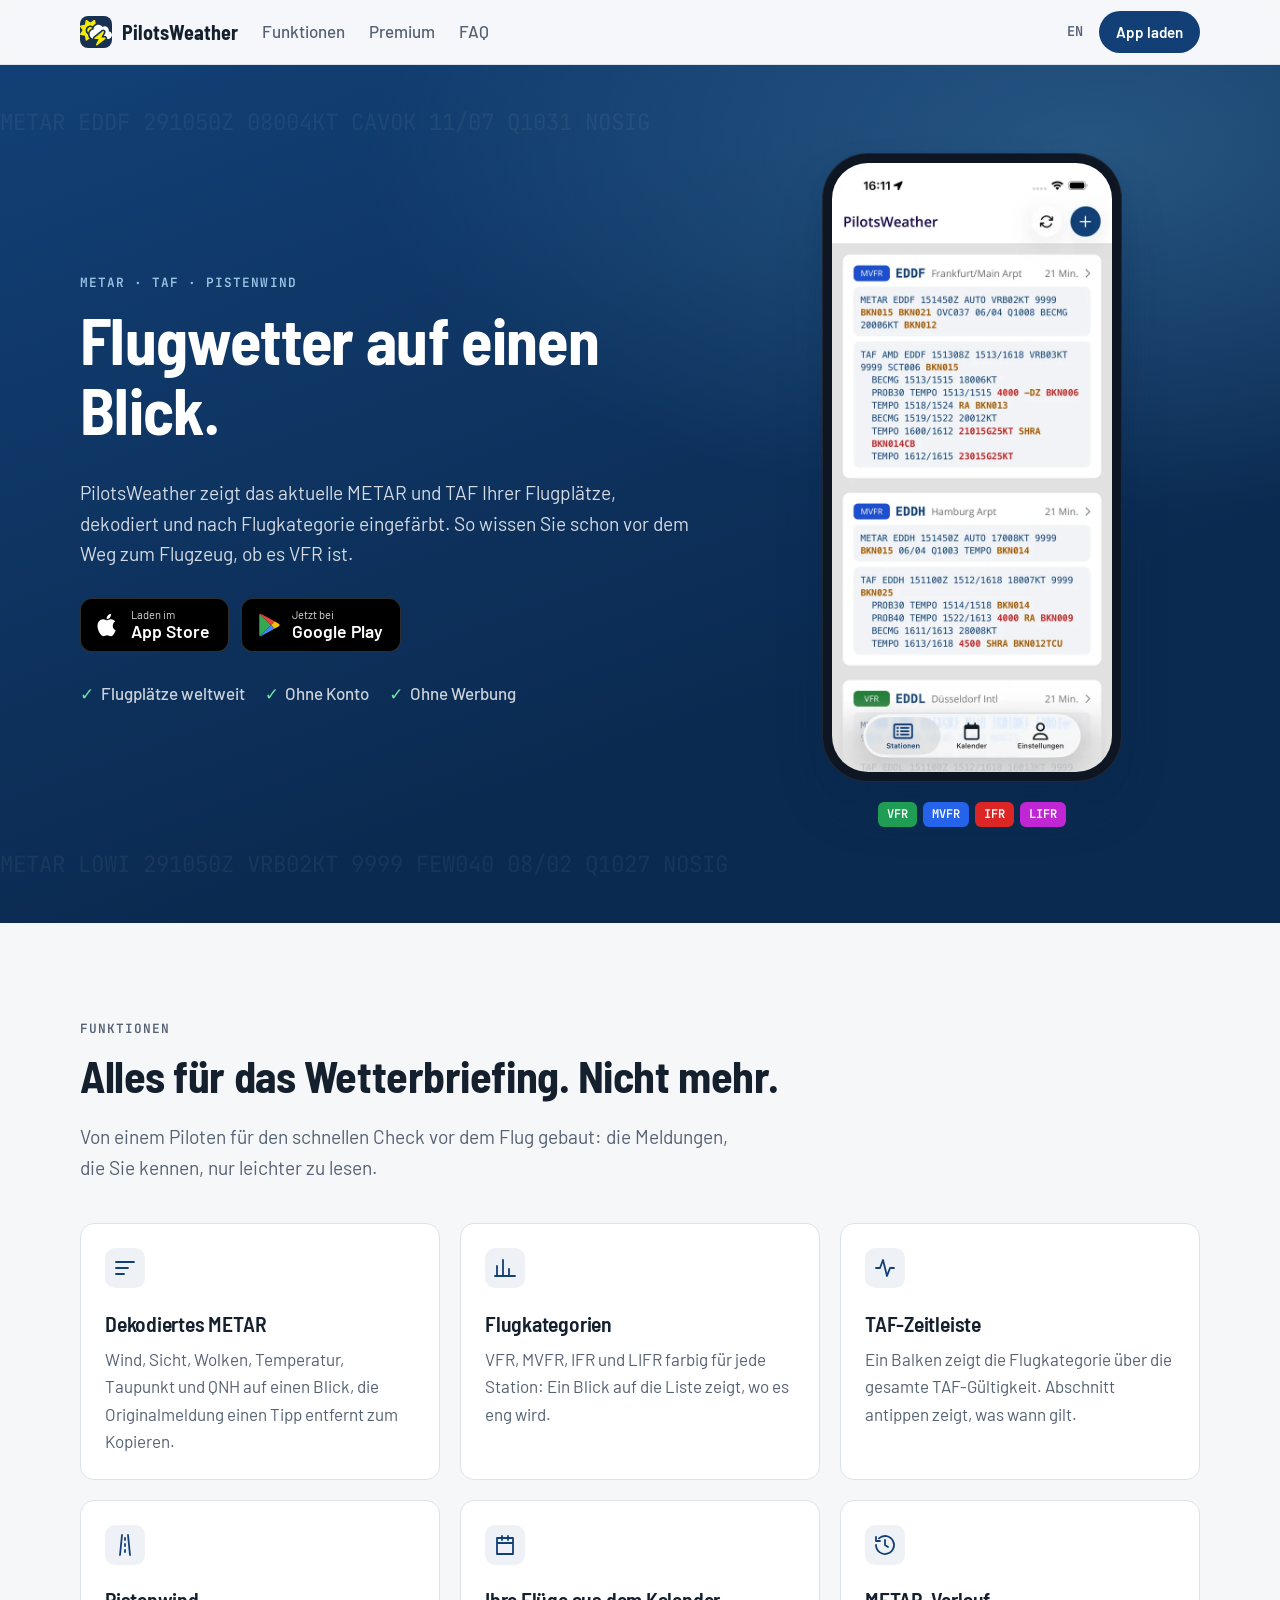
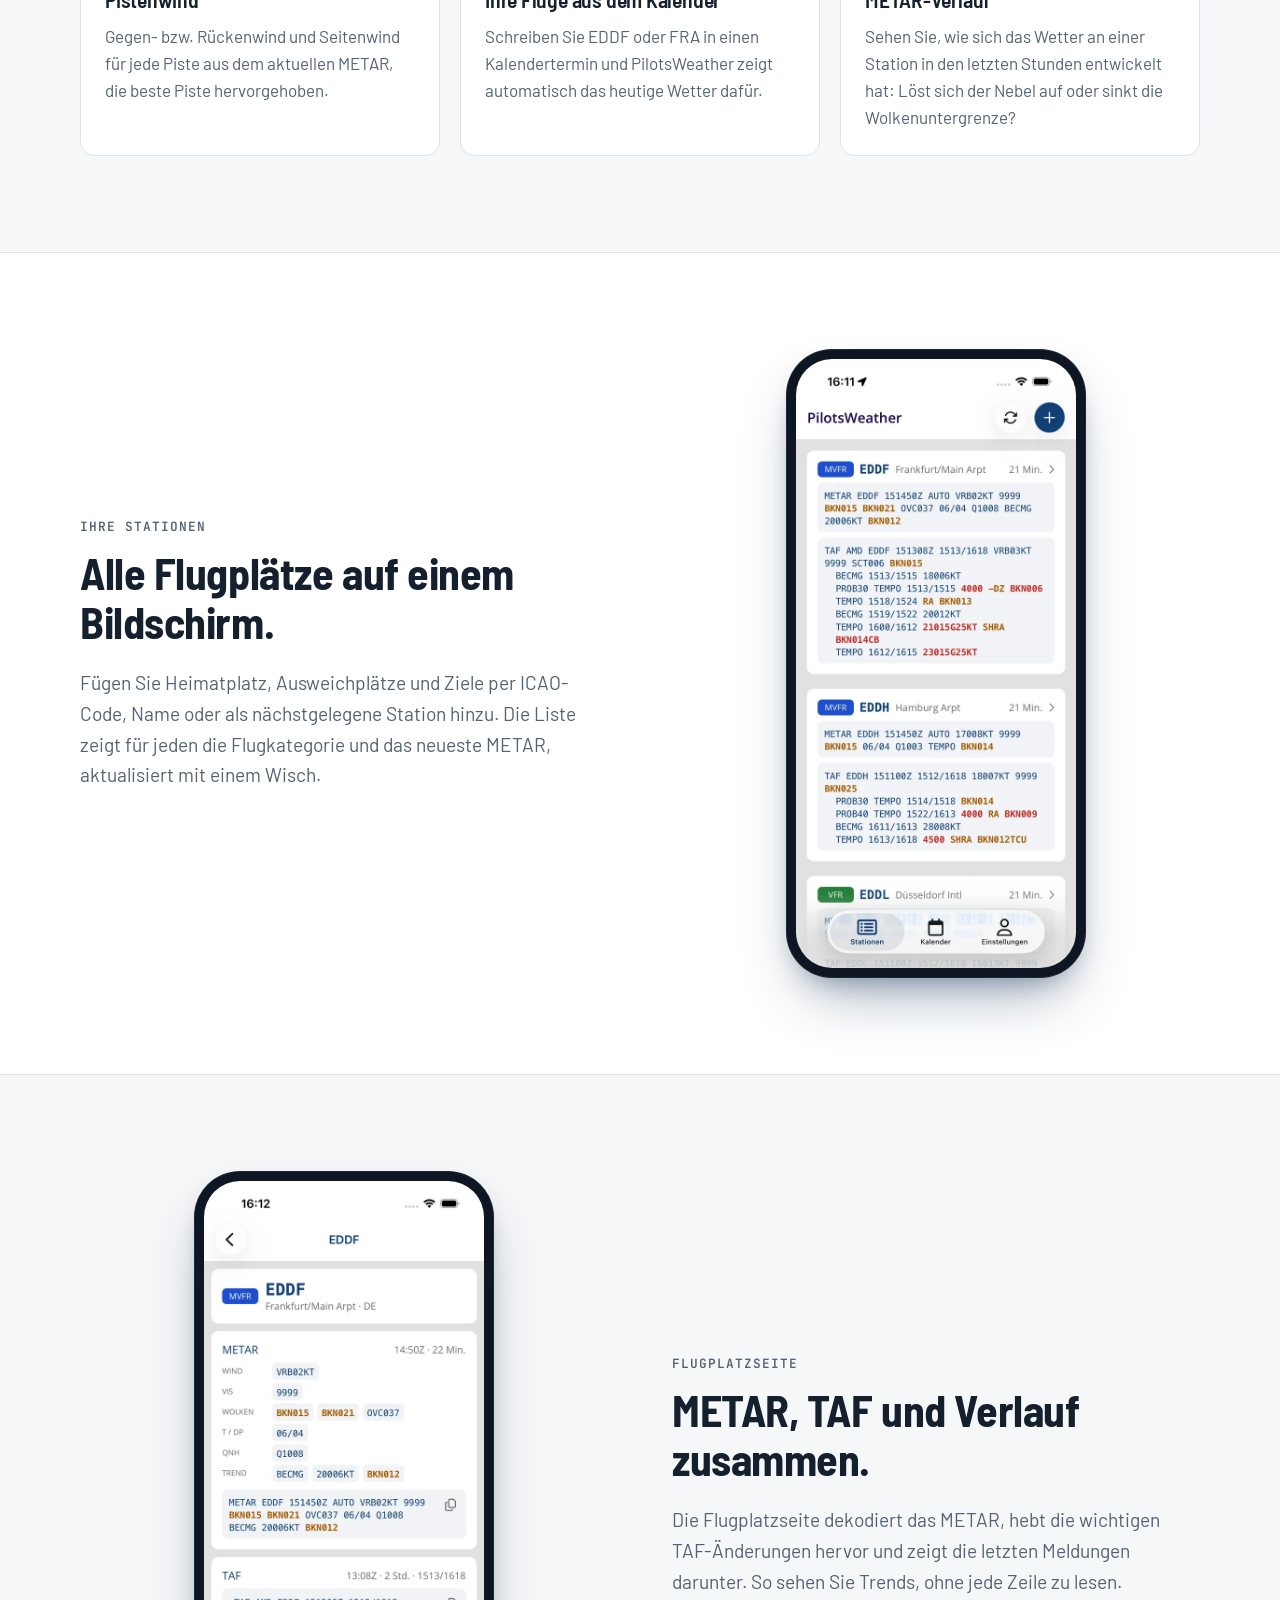
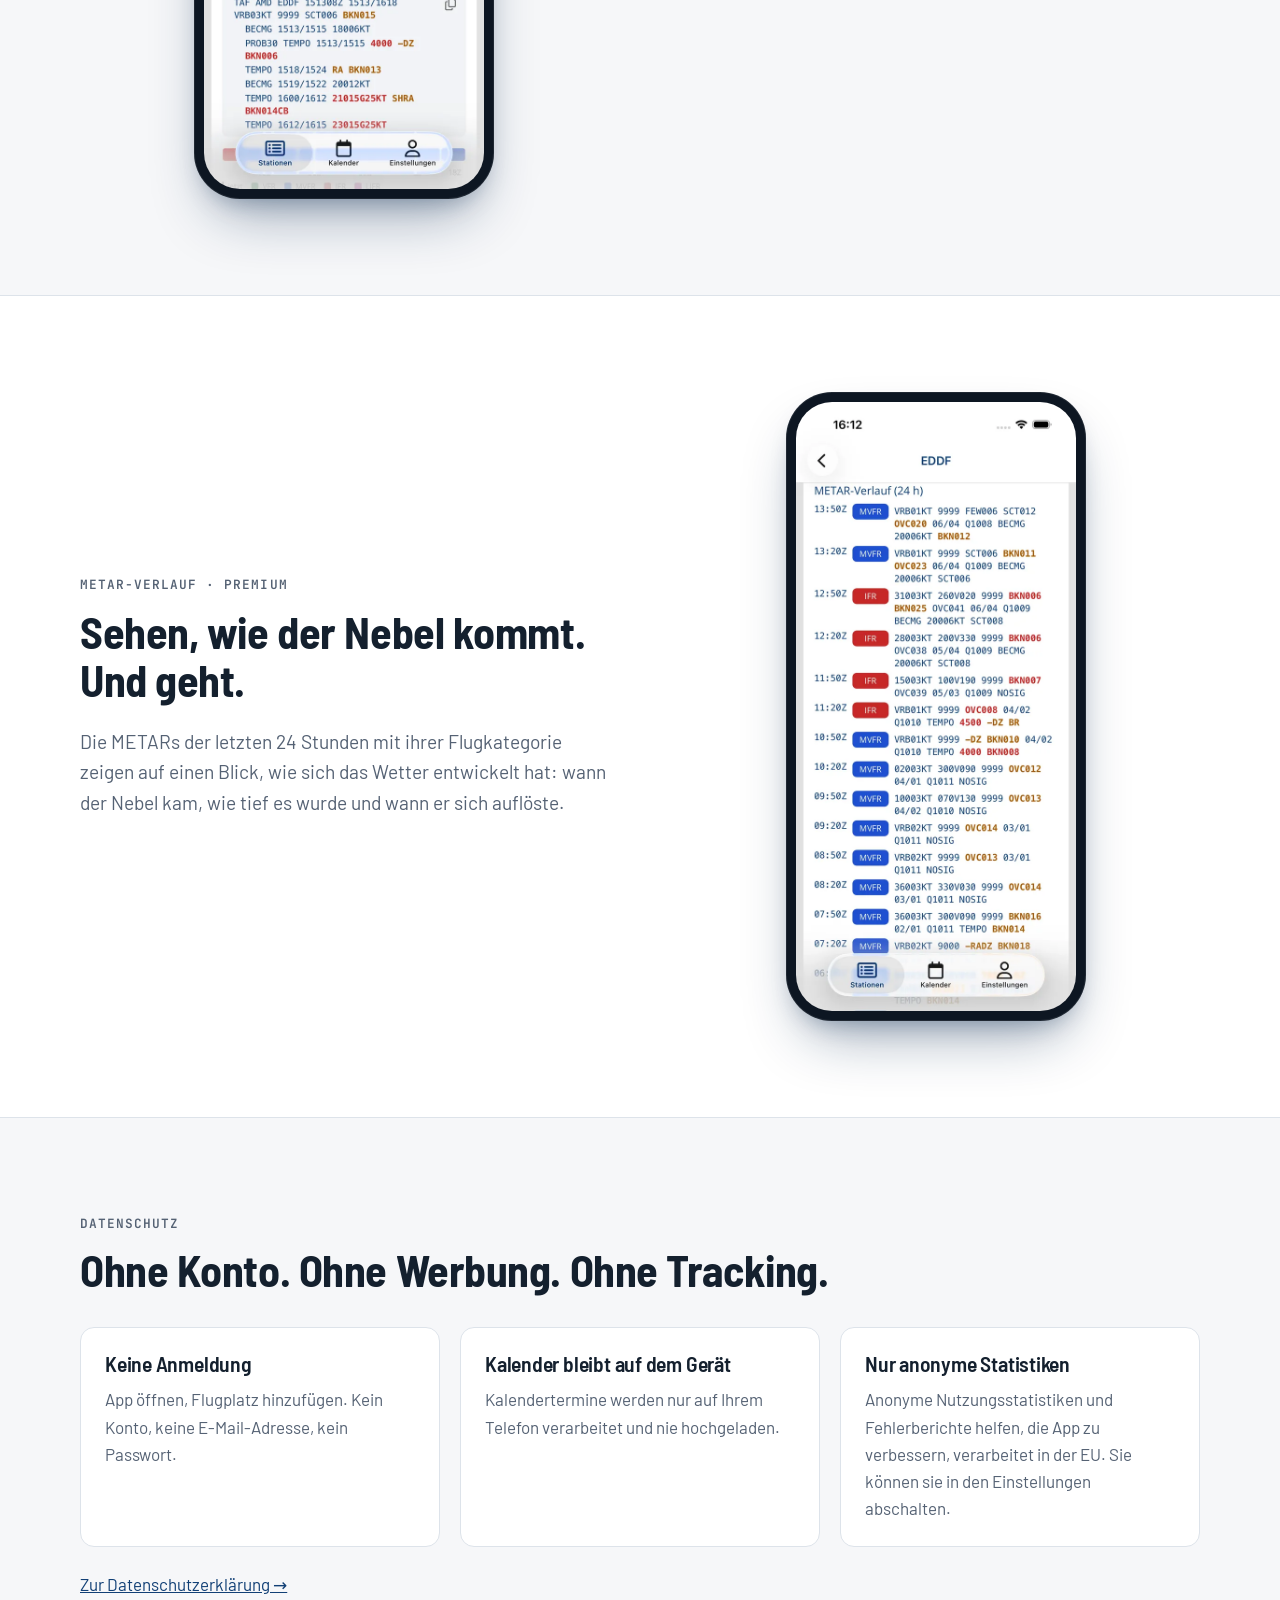
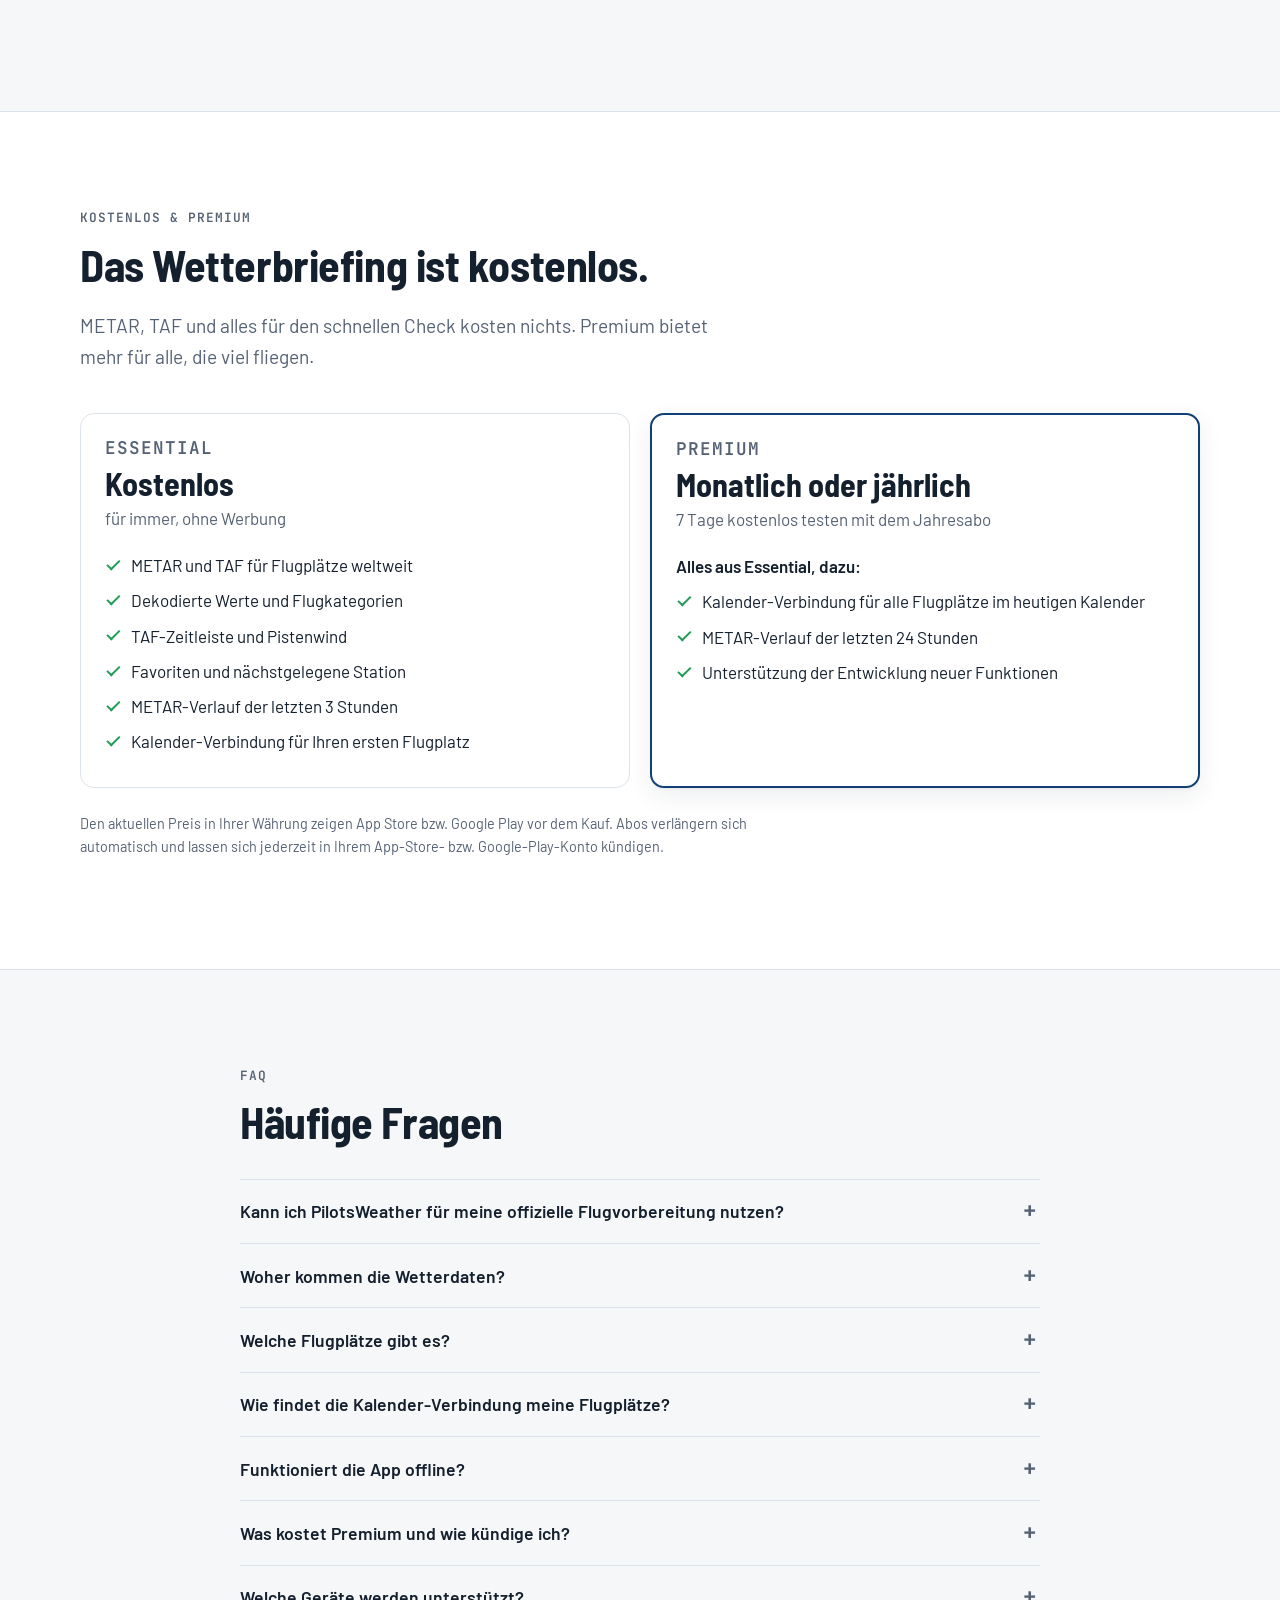
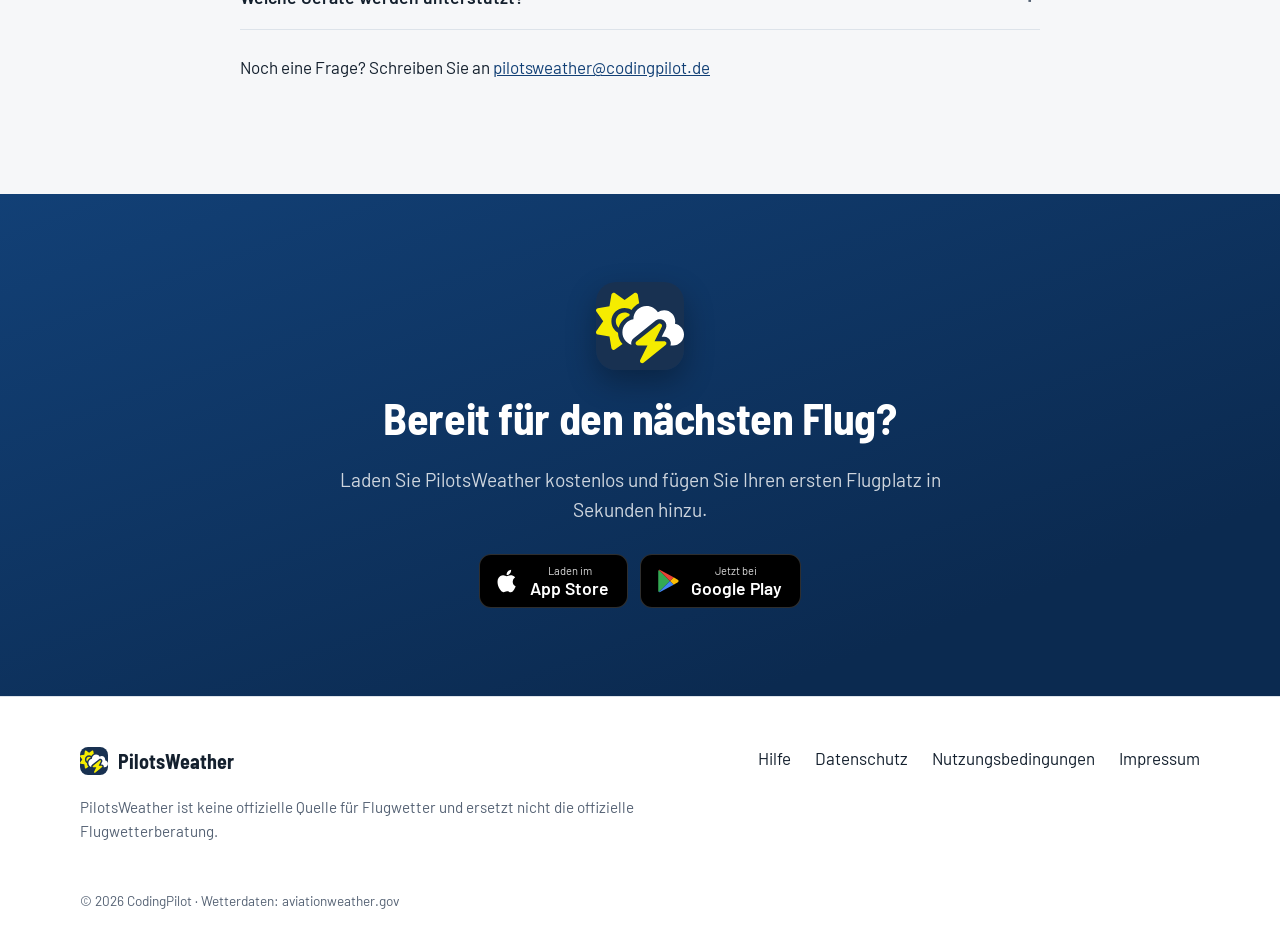
==== commit 6e3b425f: "Update website content from pilotsweather@712bc42" ====
--- a/de/index.html
+++ b/de/index.html
@@ -1,2 +1,5 @@
-<!DOCTYPE html><html lang="de" data-astro-cid-5hce7sga> <head><meta charset="utf-8"><meta name="viewport" content="width=device-width, initial-scale=1"><title>PilotsWeather – METAR &amp; TAF für Piloten | iPhone &amp; Android</title><meta name="description" content="Dekodierte METAR und TAF für Flugplätze weltweit, Flugkategorien, TAF-Zeitleiste, Pistenwind und das Wetter für jeden Flugplatz in Ihrem Kalender. Ohne Konto, ohne Werbung."><link rel="canonical" href="https://pilotsweather.codingpilot.de/de/"><link rel="alternate" hreflang="en" href="https://pilotsweather.codingpilot.de/"><link rel="alternate" hreflang="de" href="https://pilotsweather.codingpilot.de/de/"><link rel="alternate" hreflang="x-default" href="https://pilotsweather.codingpilot.de/"><link rel="icon" href="/favicon.svg" type="image/svg+xml"><link rel="apple-touch-icon" href="/apple-touch-icon.png"><meta name="theme-color" content="#124076"><meta property="og:type" content="website"><meta property="og:title" content="PilotsWeather – METAR &#38; TAF für Piloten | iPhone &#38; Android"><meta property="og:description" content="Dekodierte METAR und TAF für Flugplätze weltweit, Flugkategorien, TAF-Zeitleiste, Pistenwind und das Wetter für jeden Flugplatz in Ihrem Kalender. Ohne Konto, ohne Werbung."><meta property="og:url" content="https://pilotsweather.codingpilot.de/de/"><meta property="og:image" content="https://pilotsweather.codingpilot.de/og-image.png"><meta name="apple-itunes-app" content="app-id=6479964087"><script type="application/ld+json">{"@context":"https://schema.org","@type":"MobileApplication","name":"PilotsWeather","operatingSystem":"iOS 15.0+, Android 6.0+","applicationCategory":"WeatherApplication","inLanguage":["en","de"],"description":"Dekodierte METAR und TAF für Flugplätze weltweit, Flugkategorien, TAF-Zeitleiste, Pistenwind und das Wetter für jeden Flugplatz in Ihrem Kalender. Ohne Konto, ohne Werbung.","offers":{"@type":"Offer","price":"0","priceCurrency":"EUR"},"installUrl":["https://apps.apple.com/app/pilotsweather-metar-and-taf/id6479964087","https://play.google.com/store/apps/details?id=com.codingpilot.pilotsweather"],"author":{"@type":"Organization","name":"CodingPilot"}}</script><link rel="stylesheet" href="/_astro/index.WuVf8rKL.css">
-<link rel="stylesheet" href="/_astro/index.BQjB3t2-.css"></head> <body data-astro-cid-5hce7sga> <a class="skip-link" href="#main" data-astro-cid-5hce7sga>Zum Inhalt springen</a> <header class="site-header" data-astro-cid-5hce7sga> <div class="container site-header__inner" data-astro-cid-5hce7sga> <a class="brand" href="/de/" data-astro-cid-5hce7sga> <img src="/app-icon.svg" alt="" width="32" height="32" data-astro-cid-5hce7sga> <span data-astro-cid-5hce7sga>PilotsWeather</span> </a> <nav class="site-nav" aria-label="Hauptnavigation" data-astro-cid-5hce7sga> <a href="/de/#features" data-astro-cid-5hce7sga>Funktionen</a> <a href="/de/#pro" data-astro-cid-5hce7sga>Premium</a> <a href="/de/#faq" data-astro-cid-5hce7sga>FAQ</a> </nav> <div class="site-header__actions" data-astro-cid-5hce7sga> <a class="lang-switch" href="/" hreflang="en" lang="en" data-astro-cid-5hce7sga>EN</a> <a class="btn btn--primary btn--small" href="/de/#download" data-astro-cid-5hce7sga>App laden</a> </div> </div> </header> <main id="main" data-astro-cid-5hce7sga>   <section class="hero" data-astro-cid-xhaoqxbd> <div class="hero__metar mono" aria-hidden="true" data-astro-cid-xhaoqxbd> <span data-astro-cid-xhaoqxbd>METAR EDDF 291050Z 08004KT CAVOK 11/07 Q1031 NOSIG</span> <span data-astro-cid-xhaoqxbd>METAR LOWI 291050Z VRB02KT 9999 FEW040 08/02 Q1027 NOSIG</span> </div> <div class="container hero__inner" data-astro-cid-xhaoqxbd> <div class="hero__copy" data-astro-cid-xhaoqxbd> <p class="eyebrow hero__eyebrow" data-astro-cid-xhaoqxbd>METAR · TAF · Pistenwind</p> <h1 data-astro-cid-xhaoqxbd>Flugwetter auf einen Blick.</h1> <p class="lead hero__lead" data-astro-cid-xhaoqxbd>PilotsWeather zeigt das aktuelle METAR und TAF Ihrer Flugplätze, dekodiert und nach Flugkategorie eingefärbt. So wissen Sie schon vor dem Weg zum Flugzeug, ob es VFR ist.</p> <div class="store-buttons"> <a class="store-button" href="https://apps.apple.com/app/pilotsweather-metar-and-taf/id6479964087" rel="noopener"> <svg viewBox="0 0 24 24" fill="currentColor" aria-hidden="true"> <path d="M16.37 12.62c-.03-2.6 2.13-3.86 2.23-3.92-1.22-1.78-3.11-2.02-3.78-2.05-1.6-.17-3.13.95-3.95.95-.82 0-2.07-.93-3.4-.9-1.75.02-3.37 1.02-4.27 2.58-1.83 3.17-.47 7.86 1.3 10.43.87 1.26 1.9 2.67 3.25 2.62 1.31-.05 1.8-.84 3.38-.84 1.57 0 2.02.84 3.4.81 1.4-.02 2.29-1.27 3.15-2.54 1-1.46 1.4-2.87 1.42-2.95-.03-.01-2.71-1.04-2.73-4.19ZM13.8 4.98c.71-.87 1.2-2.07 1.07-3.27-1.03.04-2.29.69-3.03 1.55-.66.77-1.25 2-1.09 3.18 1.15.09 2.33-.58 3.05-1.46Z"></path> </svg> <span><small>Laden im</small><strong>App Store</strong></span> </a> <a class="store-button" href="https://play.google.com/store/apps/details?id=com.codingpilot.pilotsweather" rel="noopener"> <svg viewBox="0 0 24 24" aria-hidden="true"> <path fill="#34a853" d="M3.6 1.8 13.8 12 3.6 22.2c-.37-.2-.6-.6-.6-1.08V2.88c0-.48.23-.88.6-1.08Z"></path> <path fill="#fbbc04" d="m17.2 8.6-3.4 3.4 3.4 3.4 3.83-2.18c.98-.56.98-1.88 0-2.44L17.2 8.6Z"></path> <path fill="#4285f4" d="M13.8 12 3.6 22.2c.33.18.75.18 1.15-.04L17.2 15.4 13.8 12Z"></path> <path fill="#ea4335" d="M3.6 1.8c.33-.18.75-.18 1.15.04L17.2 8.6 13.8 12 3.6 1.8Z"></path> </svg> <span><small>Jetzt bei</small><strong>Google Play</strong></span> </a> </div> <ul class="hero__chips" data-astro-cid-xhaoqxbd> <li data-astro-cid-xhaoqxbd>Flugplätze weltweit</li><li data-astro-cid-xhaoqxbd>Ohne Konto</li><li data-astro-cid-xhaoqxbd>Ohne Werbung</li> </ul> </div> <div class="hero__visual" data-astro-cid-xhaoqxbd> <div class="phone" data-astro-cid-i45gwdcj> <picture data-astro-cid-i45gwdcj> <source srcset="/_astro/07_stations_dark.DPZM-aL8_1vAVfl.webp" media="(prefers-color-scheme: dark)" data-astro-cid-i45gwdcj> <img src="/_astro/03_stations.sQ99fLI5_Wb107.webp" width="600" height="1304" alt="PilotsWeather-Stationsliste mit METAR, Flugkategorien und TAF" loading="eager" decoding="async" data-astro-cid-i45gwdcj> </picture> </div>  <div class="cat-legend mono" aria-hidden="true" data-astro-cid-xhaoqxbd> <span class="cat cat--vfr" data-astro-cid-xhaoqxbd>VFR</span> <span class="cat cat--mvfr" data-astro-cid-xhaoqxbd>MVFR</span> <span class="cat cat--ifr" data-astro-cid-xhaoqxbd>IFR</span> <span class="cat cat--lifr" data-astro-cid-xhaoqxbd>LIFR</span> </div> </div> </div> </section> <section class="section" id="features" data-astro-cid-xhaoqxbd> <div class="container" data-astro-cid-xhaoqxbd> <p class="eyebrow" data-astro-cid-xhaoqxbd>Funktionen</p> <h2 data-astro-cid-xhaoqxbd>Alles für das Wetterbriefing. Nicht mehr.</h2> <p class="lead" data-astro-cid-xhaoqxbd>Von einem Piloten für den schnellen Check vor dem Flug gebaut: die Meldungen, die Sie kennen, nur leichter zu lesen.</p> <div class="grid grid--3 features" data-astro-cid-xhaoqxbd> <article class="card feature" data-astro-cid-xhaoqxbd> <svg class="feature__icon" viewBox="0 0 24 24" aria-hidden="true" data-astro-cid-xhaoqxbd> <path d="M3 6h18M3 12h12M3 18h8" data-astro-cid-xhaoqxbd></path> </svg> <h3 data-astro-cid-xhaoqxbd>Dekodiertes METAR</h3> <p data-astro-cid-xhaoqxbd>Wind, Sicht, Wolken, Temperatur, Taupunkt und QNH auf einen Blick, die Originalmeldung einen Tipp entfernt zum Kopieren.</p> </article><article class="card feature" data-astro-cid-xhaoqxbd> <svg class="feature__icon" viewBox="0 0 24 24" aria-hidden="true" data-astro-cid-xhaoqxbd> <path d="M4 20V10M10 20V4M16 20v-7M22 20H2" data-astro-cid-xhaoqxbd></path> </svg> <h3 data-astro-cid-xhaoqxbd>Flugkategorien</h3> <p data-astro-cid-xhaoqxbd>VFR, MVFR, IFR und LIFR farbig für jede Station: Ein Blick auf die Liste zeigt, wo es eng wird.</p> </article><article class="card feature" data-astro-cid-xhaoqxbd> <svg class="feature__icon" viewBox="0 0 24 24" aria-hidden="true" data-astro-cid-xhaoqxbd> <path d="M3 12h4l3-8 4 16 3-8h4" data-astro-cid-xhaoqxbd></path> </svg> <h3 data-astro-cid-xhaoqxbd>TAF-Zeitleiste</h3> <p data-astro-cid-xhaoqxbd>Ein Balken zeigt die Flugkategorie über die gesamte TAF-Gültigkeit. Abschnitt antippen zeigt, was wann gilt.</p> </article><article class="card feature" data-astro-cid-xhaoqxbd> <svg class="feature__icon" viewBox="0 0 24 24" aria-hidden="true" data-astro-cid-xhaoqxbd> <path d="M9 2 7 22M15 2l2 20M12 5v2M12 11v2M12 17v2" data-astro-cid-xhaoqxbd></path> </svg> <h3 data-astro-cid-xhaoqxbd>Pistenwind</h3> <p data-astro-cid-xhaoqxbd>Gegen- bzw. Rückenwind und Seitenwind für jede Piste aus dem aktuellen METAR, die beste Piste hervorgehoben.</p> </article><article class="card feature" data-astro-cid-xhaoqxbd> <svg class="feature__icon" viewBox="0 0 24 24" aria-hidden="true" data-astro-cid-xhaoqxbd> <path d="M4 5h16v16H4zM4 10h16M9 3v4M15 3v4" data-astro-cid-xhaoqxbd></path> </svg> <h3 data-astro-cid-xhaoqxbd>Ihre Flüge aus dem Kalender</h3> <p data-astro-cid-xhaoqxbd>Schreiben Sie EDDF oder FRA in einen Kalendertermin und PilotsWeather zeigt automatisch das heutige Wetter dafür.</p> </article><article class="card feature" data-astro-cid-xhaoqxbd> <svg class="feature__icon" viewBox="0 0 24 24" aria-hidden="true" data-astro-cid-xhaoqxbd> <path d="M3 12a9 9 0 1 0 3-6.7M3 4v4h4M12 7v5l3 2" data-astro-cid-xhaoqxbd></path> </svg> <h3 data-astro-cid-xhaoqxbd>METAR-Verlauf</h3> <p data-astro-cid-xhaoqxbd>Sehen Sie, wie sich das Wetter an einer Station in den letzten Stunden entwickelt hat: Löst sich der Nebel auf oder sinkt die Wolkenuntergrenze?</p> </article> </div> </div> </section> <section class="section showcase section--alt" data-astro-cid-xhaoqxbd> <div class="container showcase__inner" data-astro-cid-xhaoqxbd> <div class="showcase__copy" data-astro-cid-xhaoqxbd> <p class="eyebrow" data-astro-cid-xhaoqxbd>Ihre Stationen</p> <h2 data-astro-cid-xhaoqxbd>Alle Flugplätze auf einem Bildschirm.</h2> <p class="lead" data-astro-cid-xhaoqxbd>Fügen Sie Heimatplatz, Ausweichplätze und Ziele per ICAO-Code, Name oder als nächstgelegene Station hinzu. Die Liste zeigt für jeden die Flugkategorie und das neueste METAR, aktualisiert mit einem Wisch.</p> </div> <div class="phone" data-astro-cid-i45gwdcj> <picture data-astro-cid-i45gwdcj> <source srcset="/_astro/07_stations_dark.DPZM-aL8_1vAVfl.webp" media="(prefers-color-scheme: dark)" data-astro-cid-i45gwdcj> <img src="/_astro/03_stations.sQ99fLI5_Wb107.webp" width="600" height="1304" alt="Liste gespeicherter Stationen mit Flugkategorien" loading="lazy" decoding="async" data-astro-cid-i45gwdcj> </picture> </div>  </div> </section><section class="section showcase showcase--flip" data-astro-cid-xhaoqxbd> <div class="container showcase__inner" data-astro-cid-xhaoqxbd> <div class="showcase__copy" data-astro-cid-xhaoqxbd> <p class="eyebrow" data-astro-cid-xhaoqxbd>Flugplatzseite</p> <h2 data-astro-cid-xhaoqxbd>METAR, TAF und Verlauf zusammen.</h2> <p class="lead" data-astro-cid-xhaoqxbd>Die Flugplatzseite dekodiert das METAR, hebt die wichtigen TAF-Änderungen hervor und zeigt die letzten Meldungen darunter. So sehen Sie Trends, ohne jede Zeile zu lesen.</p> </div> <div class="phone" data-astro-cid-i45gwdcj> <picture data-astro-cid-i45gwdcj> <source srcset="/_astro/11_station_detail_dark.DdbRq7ke_16VueW.webp" media="(prefers-color-scheme: dark)" data-astro-cid-i45gwdcj> <img src="/_astro/08_station_detail.CUVKR3Sk_Z2iVyCu.webp" width="600" height="1304" alt="Flugplatzseite für EDDF mit dekodiertem METAR, TAF und METAR-Verlauf" loading="lazy" decoding="async" data-astro-cid-i45gwdcj> </picture> </div>  </div> </section><section class="section showcase section--alt" data-astro-cid-xhaoqxbd> <div class="container showcase__inner" data-astro-cid-xhaoqxbd> <div class="showcase__copy" data-astro-cid-xhaoqxbd> <p class="eyebrow" data-astro-cid-xhaoqxbd>METAR-Verlauf · Premium</p> <h2 data-astro-cid-xhaoqxbd>Sehen, wie der Nebel kommt. Und geht.</h2> <p class="lead" data-astro-cid-xhaoqxbd>Die METARs der letzten 24 Stunden mit ihrer Flugkategorie zeigen auf einen Blick, wie sich das Wetter entwickelt hat: wann der Nebel kam, wie tief es wurde und wann er sich auflöste.</p> </div> <div class="phone" data-astro-cid-i45gwdcj> <picture data-astro-cid-i45gwdcj>  <img src="/_astro/10_history_premium.Beadp-sC_Z17pvHG.webp" width="600" height="1304" alt="METAR-Verlauf der letzten 24 Stunden für EDDF mit LIFR-Nebel am Morgen" loading="lazy" decoding="async" data-astro-cid-i45gwdcj> </picture> </div>  </div> </section><section class="section" id="privacy" data-astro-cid-xhaoqxbd> <div class="container" data-astro-cid-xhaoqxbd> <p class="eyebrow" data-astro-cid-xhaoqxbd>Datenschutz</p> <h2 data-astro-cid-xhaoqxbd>Ohne Konto. Ohne Werbung. Ohne Tracking.</h2> <div class="grid grid--3 privacy" data-astro-cid-xhaoqxbd> <article class="card" data-astro-cid-xhaoqxbd> <h3 data-astro-cid-xhaoqxbd>Keine Anmeldung</h3> <p data-astro-cid-xhaoqxbd>App öffnen, Flugplatz hinzufügen. Kein Konto, keine E-Mail-Adresse, kein Passwort.</p> </article><article class="card" data-astro-cid-xhaoqxbd> <h3 data-astro-cid-xhaoqxbd>Kalender bleibt auf dem Gerät</h3> <p data-astro-cid-xhaoqxbd>Kalendertermine werden nur auf Ihrem Telefon verarbeitet und nie hochgeladen.</p> </article><article class="card" data-astro-cid-xhaoqxbd> <h3 data-astro-cid-xhaoqxbd>Nur anonyme Statistiken</h3> <p data-astro-cid-xhaoqxbd>Anonyme Nutzungsstatistiken und Fehlerberichte helfen, die App zu verbessern, verarbeitet in der EU. Sie können sie in den Einstellungen abschalten.</p> </article> </div> <p data-astro-cid-xhaoqxbd><a href="/de/datenschutz/" data-astro-cid-xhaoqxbd>Zur Datenschutzerklärung →</a></p> </div> </section> <section class="section section--alt" id="pro" data-astro-cid-xhaoqxbd> <div class="container" data-astro-cid-xhaoqxbd> <p class="eyebrow" data-astro-cid-xhaoqxbd>Kostenlos &amp; Premium</p> <h2 data-astro-cid-xhaoqxbd>Das Wetterbriefing ist kostenlos.</h2> <p class="lead" data-astro-cid-xhaoqxbd>METAR, TAF und alles für den schnellen Check kosten nichts. Premium bietet mehr für alle, die viel fliegen.</p> <div class="grid grid--2 plans" data-astro-cid-xhaoqxbd> <article class="card plan" data-astro-cid-xhaoqxbd> <h3 data-astro-cid-xhaoqxbd>Essential</h3> <p class="plan__price" data-astro-cid-xhaoqxbd>Kostenlos</p> <p class="plan__note" data-astro-cid-xhaoqxbd>für immer, ohne Werbung</p> <ul class="checks" data-astro-cid-xhaoqxbd> <li data-astro-cid-xhaoqxbd>METAR und TAF für Flugplätze weltweit</li><li data-astro-cid-xhaoqxbd>Dekodierte Werte und Flugkategorien</li><li data-astro-cid-xhaoqxbd>TAF-Zeitleiste und Pistenwind</li><li data-astro-cid-xhaoqxbd>Favoriten und nächstgelegene Station</li><li data-astro-cid-xhaoqxbd>METAR-Verlauf der letzten 3 Stunden</li><li data-astro-cid-xhaoqxbd>Kalender-Verbindung für Ihren ersten Flugplatz</li> </ul> </article> <article class="card plan plan--premium" data-astro-cid-xhaoqxbd> <h3 data-astro-cid-xhaoqxbd>Premium</h3> <p class="plan__price" data-astro-cid-xhaoqxbd>Monatlich oder jährlich</p> <p class="plan__note" data-astro-cid-xhaoqxbd>7 Tage kostenlos testen mit dem Jahresabo</p> <p class="plan__intro" data-astro-cid-xhaoqxbd>Alles aus Essential, dazu:</p> <ul class="checks" data-astro-cid-xhaoqxbd> <li data-astro-cid-xhaoqxbd>Kalender-Verbindung für alle Flugplätze im heutigen Kalender</li><li data-astro-cid-xhaoqxbd>METAR-Verlauf der letzten 24 Stunden</li><li data-astro-cid-xhaoqxbd>Unterstützung der Entwicklung neuer Funktionen</li> </ul> </article> </div> <p class="plans__footnote" data-astro-cid-xhaoqxbd>Den aktuellen Preis in Ihrer Währung zeigen App Store bzw. Google Play vor dem Kauf. Abos verlängern sich automatisch und lassen sich jederzeit in Ihrem App-Store- bzw. Google-Play-Konto kündigen.</p> </div> </section> <section class="section" id="faq" data-astro-cid-xhaoqxbd> <div class="container faq" data-astro-cid-xhaoqxbd> <p class="eyebrow" data-astro-cid-xhaoqxbd>FAQ</p> <h2 data-astro-cid-xhaoqxbd>Häufige Fragen</h2> <div class="faq__list" data-astro-cid-xhaoqxbd> <details class="faq__item" data-astro-cid-xhaoqxbd> <summary data-astro-cid-xhaoqxbd>Kann ich PilotsWeather für meine offizielle Flugvorbereitung nutzen?</summary> <p data-astro-cid-xhaoqxbd>Nein. PilotsWeather ist ein schneller Überblick und ersetzt nicht die für Ihren Flug vorgeschriebene offizielle Wetterberatung. Prüfen Sie vor dem Flug immer die offiziellen Quellen.</p> </details><details class="faq__item" data-astro-cid-xhaoqxbd> <summary data-astro-cid-xhaoqxbd>Woher kommen die Wetterdaten?</summary> <p data-astro-cid-xhaoqxbd>METAR und TAF stammen vom Aviation Weather Center des US-Wetterdienstes (aviationweather.gov), das Meldungen von Flugplätzen weltweit veröffentlicht. Die Pistendaten stammen von OurAirports.</p> </details><details class="faq__item" data-astro-cid-xhaoqxbd> <summary data-astro-cid-xhaoqxbd>Welche Flugplätze gibt es?</summary> <p data-astro-cid-xhaoqxbd>Jeden Flugplatz weltweit, der ein METAR oder TAF veröffentlicht. Suchen Sie per ICAO-Code oder Name, oder lassen Sie die App die nächstgelegene Station finden.</p> </details><details class="faq__item" data-astro-cid-xhaoqxbd> <summary data-astro-cid-xhaoqxbd>Wie findet die Kalender-Verbindung meine Flugplätze?</summary> <p data-astro-cid-xhaoqxbd>Wählen Sie in den Einstellungen einen Kalender und schreiben Sie den ICAO- oder IATA-Code des Flugplatzes (z. B. EDDF oder FRA) in den Titel des Termins. PilotsWeather zeigt das Wetter für die Flugplätze der heutigen Termine. Der Kalender wird nur auf Ihrem Telefon gelesen.</p> </details><details class="faq__item" data-astro-cid-xhaoqxbd> <summary data-astro-cid-xhaoqxbd>Funktioniert die App offline?</summary> <p data-astro-cid-xhaoqxbd>Bereits geladene Meldungen bleiben ohne Verbindung sichtbar, und die App zeigt an, dass sie offline ist. Für aktuelles Wetter brauchen Sie eine Internetverbindung.</p> </details><details class="faq__item" data-astro-cid-xhaoqxbd> <summary data-astro-cid-xhaoqxbd>Was kostet Premium und wie kündige ich?</summary> <p data-astro-cid-xhaoqxbd>Premium gibt es monatlich oder jährlich; die App zeigt den aktuellen Preis aus App Store bzw. Google Play. Sie kündigen in den Abo-Einstellungen Ihres Apple- oder Google-Kontos, spätestens 24 Stunden vor Ende des Zeitraums.</p> </details><details class="faq__item" data-astro-cid-xhaoqxbd> <summary data-astro-cid-xhaoqxbd>Welche Geräte werden unterstützt?</summary> <p data-astro-cid-xhaoqxbd>iPhone und iPad ab iOS 15 sowie Android-Telefone ab Android 6.0. Die App gibt es auf Deutsch und Englisch, mit dunklem Modus.</p> </details> </div> <p class="faq__contact" data-astro-cid-xhaoqxbd> Noch eine Frage? Schreiben Sie an <a href="mailto:pilotsweather@codingpilot.de" data-astro-cid-xhaoqxbd>pilotsweather@codingpilot.de</a> </p> </div> </section> <section class="download" id="download" data-astro-cid-xhaoqxbd> <div class="container download__inner" data-astro-cid-xhaoqxbd> <img src="/app-icon.svg" alt="" width="88" height="88" data-astro-cid-xhaoqxbd> <h2 data-astro-cid-xhaoqxbd>Bereit für den nächsten Flug?</h2> <p class="lead" data-astro-cid-xhaoqxbd>Laden Sie PilotsWeather kostenlos und fügen Sie Ihren ersten Flugplatz in Sekunden hinzu.</p> <div class="store-buttons"> <a class="store-button" href="https://apps.apple.com/app/pilotsweather-metar-and-taf/id6479964087" rel="noopener"> <svg viewBox="0 0 24 24" fill="currentColor" aria-hidden="true"> <path d="M16.37 12.62c-.03-2.6 2.13-3.86 2.23-3.92-1.22-1.78-3.11-2.02-3.78-2.05-1.6-.17-3.13.95-3.95.95-.82 0-2.07-.93-3.4-.9-1.75.02-3.37 1.02-4.27 2.58-1.83 3.17-.47 7.86 1.3 10.43.87 1.26 1.9 2.67 3.25 2.62 1.31-.05 1.8-.84 3.38-.84 1.57 0 2.02.84 3.4.81 1.4-.02 2.29-1.27 3.15-2.54 1-1.46 1.4-2.87 1.42-2.95-.03-.01-2.71-1.04-2.73-4.19ZM13.8 4.98c.71-.87 1.2-2.07 1.07-3.27-1.03.04-2.29.69-3.03 1.55-.66.77-1.25 2-1.09 3.18 1.15.09 2.33-.58 3.05-1.46Z"></path> </svg> <span><small>Laden im</small><strong>App Store</strong></span> </a> <a class="store-button" href="https://play.google.com/store/apps/details?id=com.codingpilot.pilotsweather" rel="noopener"> <svg viewBox="0 0 24 24" aria-hidden="true"> <path fill="#34a853" d="M3.6 1.8 13.8 12 3.6 22.2c-.37-.2-.6-.6-.6-1.08V2.88c0-.48.23-.88.6-1.08Z"></path> <path fill="#fbbc04" d="m17.2 8.6-3.4 3.4 3.4 3.4 3.83-2.18c.98-.56.98-1.88 0-2.44L17.2 8.6Z"></path> <path fill="#4285f4" d="M13.8 12 3.6 22.2c.33.18.75.18 1.15-.04L17.2 15.4 13.8 12Z"></path> <path fill="#ea4335" d="M3.6 1.8c.33-.18.75-.18 1.15.04L17.2 8.6 13.8 12 3.6 1.8Z"></path> </svg> <span><small>Jetzt bei</small><strong>Google Play</strong></span> </a> </div> </div> </section>  </main> <footer class="site-footer" data-astro-cid-5hce7sga> <div class="container site-footer__inner" data-astro-cid-5hce7sga> <div data-astro-cid-5hce7sga> <a class="brand" href="/de/" data-astro-cid-5hce7sga> <img src="/app-icon.svg" alt="" width="28" height="28" data-astro-cid-5hce7sga> <span data-astro-cid-5hce7sga>PilotsWeather</span> </a> <p class="site-footer__note" data-astro-cid-5hce7sga>PilotsWeather ist keine offizielle Quelle für Flugwetter und ersetzt nicht die offizielle Flugwetterberatung.</p> </div> <nav class="site-footer__links" aria-label="Rechtliches und Hilfe" data-astro-cid-5hce7sga> <a href="/de/hilfe/" data-astro-cid-5hce7sga>Hilfe</a> <a href="/de/datenschutz/" data-astro-cid-5hce7sga>Datenschutz</a> <a href="/de/nutzungsbedingungen/" data-astro-cid-5hce7sga>Nutzungsbedingungen</a> <a href="/de/impressum/" data-astro-cid-5hce7sga>Impressum</a> </nav> </div> <div class="container" data-astro-cid-5hce7sga> <p class="site-footer__copy" data-astro-cid-5hce7sga>© 2026 CodingPilot · Wetterdaten: aviationweather.gov</p> </div> </footer> </body></html> +<!DOCTYPE html><html lang="de" data-astro-cid-5hce7sga> <head><meta charset="utf-8"><meta name="viewport" content="width=device-width, initial-scale=1"><title>PilotsWeather – METAR &amp; TAF für Piloten | iPhone &amp; Android</title><meta name="description" content="Dekodierte METAR und TAF für Flugplätze weltweit, Flugkategorien, TAF-Zeitleiste, Pistenwind und das Wetter für jeden Flugplatz in Ihrem Kalender. Ohne Konto, ohne Werbung."><link rel="canonical" href="https://pilotsweather.codingpilot.de/de/"><link rel="alternate" hreflang="en" href="https://pilotsweather.codingpilot.de/"><link rel="alternate" hreflang="de" href="https://pilotsweather.codingpilot.de/de/"><link rel="alternate" hreflang="x-default" href="https://pilotsweather.codingpilot.de/"><link rel="icon" href="/favicon.svg" type="image/svg+xml"><link rel="apple-touch-icon" href="/apple-touch-icon.png"><meta name="theme-color" content="#124076"><meta property="og:type" content="website"><meta property="og:title" content="PilotsWeather – METAR &#38; TAF für Piloten | iPhone &#38; Android"><meta property="og:description" content="Dekodierte METAR und TAF für Flugplätze weltweit, Flugkategorien, TAF-Zeitleiste, Pistenwind und das Wetter für jeden Flugplatz in Ihrem Kalender. Ohne Konto, ohne Werbung."><meta property="og:url" content="https://pilotsweather.codingpilot.de/de/"><meta property="og:image" content="https://pilotsweather.codingpilot.de/og-image.png"><meta name="apple-itunes-app" content="app-id=6479964087"><script type="application/ld+json">{"@context":"https://schema.org","@type":"MobileApplication","name":"PilotsWeather","operatingSystem":"iOS 15.0+, Android 6.0+","applicationCategory":"WeatherApplication","inLanguage":["en","de"],"description":"Dekodierte METAR und TAF für Flugplätze weltweit, Flugkategorien, TAF-Zeitleiste, Pistenwind und das Wetter für jeden Flugplatz in Ihrem Kalender. Ohne Konto, ohne Werbung.","offers":{"@type":"Offer","price":"0","priceCurrency":"EUR"},"installUrl":["https://apps.apple.com/app/pilotsweather-metar-and-taf/id6479964087","https://play.google.com/store/apps/details?id=com.codingpilot.pilotsweather"],"author":{"@type":"Organization","name":"CodingPilot"}}</script><script>
+    if (location.hash === '#/privacy') location.replace('/privacy/');
+    else if (location.hash === '#/terms') location.replace('/terms/');
+  </script><link rel="stylesheet" href="/_astro/index.WuVf8rKL.css">
+<link rel="stylesheet" href="/_astro/index.BQjB3t2-.css"></head> <body data-astro-cid-5hce7sga> <a class="skip-link" href="#main" data-astro-cid-5hce7sga>Zum Inhalt springen</a> <header class="site-header" data-astro-cid-5hce7sga> <div class="container site-header__inner" data-astro-cid-5hce7sga> <a class="brand" href="/de/" data-astro-cid-5hce7sga> <img src="/app-icon.svg" alt="" width="32" height="32" data-astro-cid-5hce7sga> <span data-astro-cid-5hce7sga>PilotsWeather</span> </a> <nav class="site-nav" aria-label="Hauptnavigation" data-astro-cid-5hce7sga> <a href="/de/#features" data-astro-cid-5hce7sga>Funktionen</a> <a href="/de/#pro" data-astro-cid-5hce7sga>Premium</a> <a href="/de/#faq" data-astro-cid-5hce7sga>FAQ</a> </nav> <div class="site-header__actions" data-astro-cid-5hce7sga> <a class="lang-switch" href="/" hreflang="en" lang="en" data-astro-cid-5hce7sga>EN</a> <a class="btn btn--primary btn--small" href="/de/#download" data-astro-cid-5hce7sga>App laden</a> </div> </div> </header> <main id="main" data-astro-cid-5hce7sga>     <section class="hero" data-astro-cid-xhaoqxbd> <div class="hero__metar mono" aria-hidden="true" data-astro-cid-xhaoqxbd> <span data-astro-cid-xhaoqxbd>METAR EDDF 291050Z 08004KT CAVOK 11/07 Q1031 NOSIG</span> <span data-astro-cid-xhaoqxbd>METAR LOWI 291050Z VRB02KT 9999 FEW040 08/02 Q1027 NOSIG</span> </div> <div class="container hero__inner" data-astro-cid-xhaoqxbd> <div class="hero__copy" data-astro-cid-xhaoqxbd> <p class="eyebrow hero__eyebrow" data-astro-cid-xhaoqxbd>METAR · TAF · Pistenwind</p> <h1 data-astro-cid-xhaoqxbd>Flugwetter auf einen Blick.</h1> <p class="lead hero__lead" data-astro-cid-xhaoqxbd>PilotsWeather zeigt das aktuelle METAR und TAF Ihrer Flugplätze, dekodiert und nach Flugkategorie eingefärbt. So wissen Sie schon vor dem Weg zum Flugzeug, ob es VFR ist.</p> <div class="store-buttons"> <a class="store-button" href="https://apps.apple.com/app/pilotsweather-metar-and-taf/id6479964087?pt=126889393&ct=website-de-hero&mt=8" rel="noopener"> <svg viewBox="0 0 24 24" fill="currentColor" aria-hidden="true"> <path d="M16.37 12.62c-.03-2.6 2.13-3.86 2.23-3.92-1.22-1.78-3.11-2.02-3.78-2.05-1.6-.17-3.13.95-3.95.95-.82 0-2.07-.93-3.4-.9-1.75.02-3.37 1.02-4.27 2.58-1.83 3.17-.47 7.86 1.3 10.43.87 1.26 1.9 2.67 3.25 2.62 1.31-.05 1.8-.84 3.38-.84 1.57 0 2.02.84 3.4.81 1.4-.02 2.29-1.27 3.15-2.54 1-1.46 1.4-2.87 1.42-2.95-.03-.01-2.71-1.04-2.73-4.19ZM13.8 4.98c.71-.87 1.2-2.07 1.07-3.27-1.03.04-2.29.69-3.03 1.55-.66.77-1.25 2-1.09 3.18 1.15.09 2.33-.58 3.05-1.46Z"></path> </svg> <span><small>Laden im</small><strong>App Store</strong></span> </a> <a class="store-button" href="https://play.google.com/store/apps/details?id=com.codingpilot.pilotsweather&referrer=utm_source%3Dwebsite%26utm_medium%3Dhero%26utm_campaign%3Dwebsite-de-hero" rel="noopener"> <svg viewBox="0 0 24 24" aria-hidden="true"> <path fill="#34a853" d="M3.6 1.8 13.8 12 3.6 22.2c-.37-.2-.6-.6-.6-1.08V2.88c0-.48.23-.88.6-1.08Z"></path> <path fill="#fbbc04" d="m17.2 8.6-3.4 3.4 3.4 3.4 3.83-2.18c.98-.56.98-1.88 0-2.44L17.2 8.6Z"></path> <path fill="#4285f4" d="M13.8 12 3.6 22.2c.33.18.75.18 1.15-.04L17.2 15.4 13.8 12Z"></path> <path fill="#ea4335" d="M3.6 1.8c.33-.18.75-.18 1.15.04L17.2 8.6 13.8 12 3.6 1.8Z"></path> </svg> <span><small>Jetzt bei</small><strong>Google Play</strong></span> </a> </div> <ul class="hero__chips" data-astro-cid-xhaoqxbd> <li data-astro-cid-xhaoqxbd>Flugplätze weltweit</li><li data-astro-cid-xhaoqxbd>Ohne Konto</li><li data-astro-cid-xhaoqxbd>Ohne Werbung</li> </ul> </div> <div class="hero__visual" data-astro-cid-xhaoqxbd> <div class="phone" data-astro-cid-i45gwdcj> <picture data-astro-cid-i45gwdcj> <source srcset="/_astro/granted_dark_free_03_stations.DM4Vd7t__Z2pWXpb.webp" media="(prefers-color-scheme: dark)" data-astro-cid-i45gwdcj> <img src="/_astro/granted_light_free_03_stations.DHYfNX4G_Z29zas7.webp" width="600" height="1304" alt="PilotsWeather-Stationsliste mit METAR, Flugkategorien und TAF" loading="eager" decoding="async" data-astro-cid-i45gwdcj> </picture> </div>  <div class="cat-legend mono" aria-hidden="true" data-astro-cid-xhaoqxbd> <span class="cat cat--vfr" data-astro-cid-xhaoqxbd>VFR</span> <span class="cat cat--mvfr" data-astro-cid-xhaoqxbd>MVFR</span> <span class="cat cat--ifr" data-astro-cid-xhaoqxbd>IFR</span> <span class="cat cat--lifr" data-astro-cid-xhaoqxbd>LIFR</span> </div> </div> </div> </section> <section class="section" id="features" data-astro-cid-xhaoqxbd> <div class="container" data-astro-cid-xhaoqxbd> <p class="eyebrow" data-astro-cid-xhaoqxbd>Funktionen</p> <h2 data-astro-cid-xhaoqxbd>Alles für das Wetterbriefing. Nicht mehr.</h2> <p class="lead" data-astro-cid-xhaoqxbd>Von einem Piloten für den schnellen Check vor dem Flug gebaut: die Meldungen, die Sie kennen, nur leichter zu lesen.</p> <div class="grid grid--3 features" data-astro-cid-xhaoqxbd> <article class="card feature" data-astro-cid-xhaoqxbd> <svg class="feature__icon" viewBox="0 0 24 24" aria-hidden="true" data-astro-cid-xhaoqxbd> <path d="M3 6h18M3 12h12M3 18h8" data-astro-cid-xhaoqxbd></path> </svg> <h3 data-astro-cid-xhaoqxbd>Dekodiertes METAR</h3> <p data-astro-cid-xhaoqxbd>Wind, Sicht, Wolken, Temperatur, Taupunkt und QNH auf einen Blick, die Originalmeldung einen Tipp entfernt zum Kopieren.</p> </article><article class="card feature" data-astro-cid-xhaoqxbd> <svg class="feature__icon" viewBox="0 0 24 24" aria-hidden="true" data-astro-cid-xhaoqxbd> <path d="M4 20V10M10 20V4M16 20v-7M22 20H2" data-astro-cid-xhaoqxbd></path> </svg> <h3 data-astro-cid-xhaoqxbd>Flugkategorien</h3> <p data-astro-cid-xhaoqxbd>VFR, MVFR, IFR und LIFR farbig für jede Station: Ein Blick auf die Liste zeigt, wo es eng wird.</p> </article><article class="card feature" data-astro-cid-xhaoqxbd> <svg class="feature__icon" viewBox="0 0 24 24" aria-hidden="true" data-astro-cid-xhaoqxbd> <path d="M3 12h4l3-8 4 16 3-8h4" data-astro-cid-xhaoqxbd></path> </svg> <h3 data-astro-cid-xhaoqxbd>TAF-Zeitleiste</h3> <p data-astro-cid-xhaoqxbd>Ein Balken zeigt die Flugkategorie über die gesamte TAF-Gültigkeit. Abschnitt antippen zeigt, was wann gilt.</p> </article><article class="card feature" data-astro-cid-xhaoqxbd> <svg class="feature__icon" viewBox="0 0 24 24" aria-hidden="true" data-astro-cid-xhaoqxbd> <path d="M9 2 7 22M15 2l2 20M12 5v2M12 11v2M12 17v2" data-astro-cid-xhaoqxbd></path> </svg> <h3 data-astro-cid-xhaoqxbd>Pistenwind</h3> <p data-astro-cid-xhaoqxbd>Gegen- bzw. Rückenwind und Seitenwind für jede Piste aus dem aktuellen METAR, die beste Piste hervorgehoben.</p> </article><article class="card feature" data-astro-cid-xhaoqxbd> <svg class="feature__icon" viewBox="0 0 24 24" aria-hidden="true" data-astro-cid-xhaoqxbd> <path d="M4 5h16v16H4zM4 10h16M9 3v4M15 3v4" data-astro-cid-xhaoqxbd></path> </svg> <h3 data-astro-cid-xhaoqxbd>Ihre Flüge aus dem Kalender</h3> <p data-astro-cid-xhaoqxbd>Schreiben Sie EDDF oder FRA in einen Kalendertermin und PilotsWeather zeigt automatisch das heutige Wetter dafür.</p> </article><article class="card feature" data-astro-cid-xhaoqxbd> <svg class="feature__icon" viewBox="0 0 24 24" aria-hidden="true" data-astro-cid-xhaoqxbd> <path d="M3 12a9 9 0 1 0 3-6.7M3 4v4h4M12 7v5l3 2" data-astro-cid-xhaoqxbd></path> </svg> <h3 data-astro-cid-xhaoqxbd>METAR-Verlauf</h3> <p data-astro-cid-xhaoqxbd>Sehen Sie, wie sich das Wetter an einer Station in den letzten Stunden entwickelt hat: Löst sich der Nebel auf oder sinkt die Wolkenuntergrenze?</p> </article> </div> </div> </section> <section class="section showcase section--alt" data-astro-cid-xhaoqxbd> <div class="container showcase__inner" data-astro-cid-xhaoqxbd> <div class="showcase__copy" data-astro-cid-xhaoqxbd> <p class="eyebrow" data-astro-cid-xhaoqxbd>Ihre Stationen</p> <h2 data-astro-cid-xhaoqxbd>Alle Flugplätze auf einem Bildschirm.</h2> <p class="lead" data-astro-cid-xhaoqxbd>Fügen Sie Heimatplatz, Ausweichplätze und Ziele per ICAO-Code, Name oder als nächstgelegene Station hinzu. Die Liste zeigt für jeden die Flugkategorie und das neueste METAR, aktualisiert mit einem Wisch.</p> </div> <div class="phone" data-astro-cid-i45gwdcj> <picture data-astro-cid-i45gwdcj> <source srcset="/_astro/granted_dark_free_03_stations.DM4Vd7t__Z2pWXpb.webp" media="(prefers-color-scheme: dark)" data-astro-cid-i45gwdcj> <img src="/_astro/granted_light_free_03_stations.DHYfNX4G_Z29zas7.webp" width="600" height="1304" alt="Liste gespeicherter Stationen mit Flugkategorien" loading="lazy" decoding="async" data-astro-cid-i45gwdcj> </picture> </div>  </div> </section><section class="section showcase showcase--flip" data-astro-cid-xhaoqxbd> <div class="container showcase__inner" data-astro-cid-xhaoqxbd> <div class="showcase__copy" data-astro-cid-xhaoqxbd> <p class="eyebrow" data-astro-cid-xhaoqxbd>Flugplatzseite</p> <h2 data-astro-cid-xhaoqxbd>METAR, TAF und Verlauf zusammen.</h2> <p class="lead" data-astro-cid-xhaoqxbd>Die Flugplatzseite dekodiert das METAR, hebt die wichtigen TAF-Änderungen hervor und zeigt die letzten Meldungen darunter. So sehen Sie Trends, ohne jede Zeile zu lesen.</p> </div> <div class="phone" data-astro-cid-i45gwdcj> <picture data-astro-cid-i45gwdcj> <source srcset="/_astro/granted_dark_free_07_station_detail.B0pm9ZgF_Z2dz6SR.webp" media="(prefers-color-scheme: dark)" data-astro-cid-i45gwdcj> <img src="/_astro/granted_light_free_07_station_detail.Czb5akrT_Z1ETMDt.webp" width="600" height="1304" alt="Flugplatzseite für EDDF mit dekodiertem METAR, TAF und METAR-Verlauf" loading="lazy" decoding="async" data-astro-cid-i45gwdcj> </picture> </div>  </div> </section><section class="section showcase section--alt" data-astro-cid-xhaoqxbd> <div class="container showcase__inner" data-astro-cid-xhaoqxbd> <div class="showcase__copy" data-astro-cid-xhaoqxbd> <p class="eyebrow" data-astro-cid-xhaoqxbd>METAR-Verlauf · Premium</p> <h2 data-astro-cid-xhaoqxbd>Sehen, wie der Nebel kommt. Und geht.</h2> <p class="lead" data-astro-cid-xhaoqxbd>Die METARs der letzten 24 Stunden mit ihrer Flugkategorie zeigen auf einen Blick, wie sich das Wetter entwickelt hat: wann der Nebel kam, wie tief es wurde und wann er sich auflöste.</p> </div> <div class="phone" data-astro-cid-i45gwdcj> <picture data-astro-cid-i45gwdcj>  <img src="/_astro/granted_light_premium_08_history.BOl3b-FN_1CXNkS.webp" width="600" height="1304" alt="METAR-Verlauf der letzten 24 Stunden für EDDF mit LIFR-Nebel am Morgen" loading="lazy" decoding="async" data-astro-cid-i45gwdcj> </picture> </div>  </div> </section><section class="section" id="privacy" data-astro-cid-xhaoqxbd> <div class="container" data-astro-cid-xhaoqxbd> <p class="eyebrow" data-astro-cid-xhaoqxbd>Datenschutz</p> <h2 data-astro-cid-xhaoqxbd>Ohne Konto. Ohne Werbung. Ohne Tracking.</h2> <div class="grid grid--3 privacy" data-astro-cid-xhaoqxbd> <article class="card" data-astro-cid-xhaoqxbd> <h3 data-astro-cid-xhaoqxbd>Keine Anmeldung</h3> <p data-astro-cid-xhaoqxbd>App öffnen, Flugplatz hinzufügen. Kein Konto, keine E-Mail-Adresse, kein Passwort.</p> </article><article class="card" data-astro-cid-xhaoqxbd> <h3 data-astro-cid-xhaoqxbd>Kalender bleibt auf dem Gerät</h3> <p data-astro-cid-xhaoqxbd>Kalendertermine werden nur auf Ihrem Telefon verarbeitet und nie hochgeladen.</p> </article><article class="card" data-astro-cid-xhaoqxbd> <h3 data-astro-cid-xhaoqxbd>Nur anonyme Statistiken</h3> <p data-astro-cid-xhaoqxbd>Anonyme Nutzungsstatistiken und Fehlerberichte helfen, die App zu verbessern, verarbeitet in der EU. Sie können sie in den Einstellungen abschalten.</p> </article> </div> <p data-astro-cid-xhaoqxbd><a href="/de/datenschutz/" data-astro-cid-xhaoqxbd>Zur Datenschutzerklärung →</a></p> </div> </section> <section class="section section--alt" id="pro" data-astro-cid-xhaoqxbd> <div class="container" data-astro-cid-xhaoqxbd> <p class="eyebrow" data-astro-cid-xhaoqxbd>Kostenlos &amp; Premium</p> <h2 data-astro-cid-xhaoqxbd>Das Wetterbriefing ist kostenlos.</h2> <p class="lead" data-astro-cid-xhaoqxbd>METAR, TAF und alles für den schnellen Check kosten nichts. Premium bietet mehr für alle, die viel fliegen.</p> <div class="grid grid--2 plans" data-astro-cid-xhaoqxbd> <article class="card plan" data-astro-cid-xhaoqxbd> <h3 data-astro-cid-xhaoqxbd>Essential</h3> <p class="plan__price" data-astro-cid-xhaoqxbd>Kostenlos</p> <p class="plan__note" data-astro-cid-xhaoqxbd>für immer, ohne Werbung</p> <ul class="checks" data-astro-cid-xhaoqxbd> <li data-astro-cid-xhaoqxbd>METAR und TAF für Flugplätze weltweit</li><li data-astro-cid-xhaoqxbd>Dekodierte Werte und Flugkategorien</li><li data-astro-cid-xhaoqxbd>TAF-Zeitleiste und Pistenwind</li><li data-astro-cid-xhaoqxbd>Favoriten und nächstgelegene Station</li><li data-astro-cid-xhaoqxbd>METAR-Verlauf der letzten 3 Stunden</li><li data-astro-cid-xhaoqxbd>Kalender-Verbindung für Ihren ersten Flugplatz</li> </ul> </article> <article class="card plan plan--premium" data-astro-cid-xhaoqxbd> <h3 data-astro-cid-xhaoqxbd>Premium</h3> <p class="plan__price" data-astro-cid-xhaoqxbd>Monatlich oder jährlich</p> <p class="plan__note" data-astro-cid-xhaoqxbd>7 Tage kostenlos testen mit dem Jahresabo</p> <p class="plan__intro" data-astro-cid-xhaoqxbd>Alles aus Essential, dazu:</p> <ul class="checks" data-astro-cid-xhaoqxbd> <li data-astro-cid-xhaoqxbd>Kalender-Verbindung für alle Flugplätze im heutigen Kalender</li><li data-astro-cid-xhaoqxbd>METAR-Verlauf der letzten 24 Stunden</li><li data-astro-cid-xhaoqxbd>Unterstützung der Entwicklung neuer Funktionen</li> </ul> </article> </div> <p class="plans__footnote" data-astro-cid-xhaoqxbd>Den aktuellen Preis in Ihrer Währung zeigen App Store bzw. Google Play vor dem Kauf. Abos verlängern sich automatisch und lassen sich jederzeit in Ihrem App-Store- bzw. Google-Play-Konto kündigen.</p> </div> </section> <section class="section" id="faq" data-astro-cid-xhaoqxbd> <div class="container faq" data-astro-cid-xhaoqxbd> <p class="eyebrow" data-astro-cid-xhaoqxbd>FAQ</p> <h2 data-astro-cid-xhaoqxbd>Häufige Fragen</h2> <div class="faq__list" data-astro-cid-xhaoqxbd> <details class="faq__item" data-astro-cid-xhaoqxbd> <summary data-astro-cid-xhaoqxbd>Kann ich PilotsWeather für meine offizielle Flugvorbereitung nutzen?</summary> <p data-astro-cid-xhaoqxbd>Nein. PilotsWeather ist ein schneller Überblick und ersetzt nicht die für Ihren Flug vorgeschriebene offizielle Wetterberatung. Prüfen Sie vor dem Flug immer die offiziellen Quellen.</p> </details><details class="faq__item" data-astro-cid-xhaoqxbd> <summary data-astro-cid-xhaoqxbd>Woher kommen die Wetterdaten?</summary> <p data-astro-cid-xhaoqxbd>METAR und TAF stammen vom Aviation Weather Center des US-Wetterdienstes (aviationweather.gov), das Meldungen von Flugplätzen weltweit veröffentlicht. Die Pistendaten stammen von OurAirports.</p> </details><details class="faq__item" data-astro-cid-xhaoqxbd> <summary data-astro-cid-xhaoqxbd>Welche Flugplätze gibt es?</summary> <p data-astro-cid-xhaoqxbd>Jeden Flugplatz weltweit, der ein METAR oder TAF veröffentlicht. Suchen Sie per ICAO-Code oder Name, oder lassen Sie die App die nächstgelegene Station finden.</p> </details><details class="faq__item" data-astro-cid-xhaoqxbd> <summary data-astro-cid-xhaoqxbd>Wie findet die Kalender-Verbindung meine Flugplätze?</summary> <p data-astro-cid-xhaoqxbd>Wählen Sie in den Einstellungen einen Kalender und schreiben Sie den ICAO- oder IATA-Code des Flugplatzes (z. B. EDDF oder FRA) in den Titel des Termins. PilotsWeather zeigt das Wetter für die Flugplätze der heutigen Termine. Der Kalender wird nur auf Ihrem Telefon gelesen.</p> </details><details class="faq__item" data-astro-cid-xhaoqxbd> <summary data-astro-cid-xhaoqxbd>Funktioniert die App offline?</summary> <p data-astro-cid-xhaoqxbd>Bereits geladene Meldungen bleiben ohne Verbindung sichtbar, und die App zeigt an, dass sie offline ist. Für aktuelles Wetter brauchen Sie eine Internetverbindung.</p> </details><details class="faq__item" data-astro-cid-xhaoqxbd> <summary data-astro-cid-xhaoqxbd>Was kostet Premium und wie kündige ich?</summary> <p data-astro-cid-xhaoqxbd>Premium gibt es monatlich oder jährlich; die App zeigt den aktuellen Preis aus App Store bzw. Google Play. Sie kündigen in den Abo-Einstellungen Ihres Apple- oder Google-Kontos, spätestens 24 Stunden vor Ende des Zeitraums.</p> </details><details class="faq__item" data-astro-cid-xhaoqxbd> <summary data-astro-cid-xhaoqxbd>Welche Geräte werden unterstützt?</summary> <p data-astro-cid-xhaoqxbd>iPhone und iPad ab iOS 15 sowie Android-Telefone ab Android 6.0. Die App gibt es auf Deutsch und Englisch, mit dunklem Modus.</p> </details> </div> <p class="faq__contact" data-astro-cid-xhaoqxbd> Noch eine Frage? Schreiben Sie an <a href="mailto:pilotsweather@codingpilot.de" data-astro-cid-xhaoqxbd>pilotsweather@codingpilot.de</a> </p> </div> </section> <section class="download" id="download" data-astro-cid-xhaoqxbd> <div class="container download__inner" data-astro-cid-xhaoqxbd> <img src="/app-icon.svg" alt="" width="88" height="88" data-astro-cid-xhaoqxbd> <h2 data-astro-cid-xhaoqxbd>Bereit für den nächsten Flug?</h2> <p class="lead" data-astro-cid-xhaoqxbd>Laden Sie PilotsWeather kostenlos und fügen Sie Ihren ersten Flugplatz in Sekunden hinzu.</p> <div class="store-buttons"> <a class="store-button" href="https://apps.apple.com/app/pilotsweather-metar-and-taf/id6479964087?pt=126889393&ct=website-de-download&mt=8" rel="noopener"> <svg viewBox="0 0 24 24" fill="currentColor" aria-hidden="true"> <path d="M16.37 12.62c-.03-2.6 2.13-3.86 2.23-3.92-1.22-1.78-3.11-2.02-3.78-2.05-1.6-.17-3.13.95-3.95.95-.82 0-2.07-.93-3.4-.9-1.75.02-3.37 1.02-4.27 2.58-1.83 3.17-.47 7.86 1.3 10.43.87 1.26 1.9 2.67 3.25 2.62 1.31-.05 1.8-.84 3.38-.84 1.57 0 2.02.84 3.4.81 1.4-.02 2.29-1.27 3.15-2.54 1-1.46 1.4-2.87 1.42-2.95-.03-.01-2.71-1.04-2.73-4.19ZM13.8 4.98c.71-.87 1.2-2.07 1.07-3.27-1.03.04-2.29.69-3.03 1.55-.66.77-1.25 2-1.09 3.18 1.15.09 2.33-.58 3.05-1.46Z"></path> </svg> <span><small>Laden im</small><strong>App Store</strong></span> </a> <a class="store-button" href="https://play.google.com/store/apps/details?id=com.codingpilot.pilotsweather&referrer=utm_source%3Dwebsite%26utm_medium%3Ddownload%26utm_campaign%3Dwebsite-de-download" rel="noopener"> <svg viewBox="0 0 24 24" aria-hidden="true"> <path fill="#34a853" d="M3.6 1.8 13.8 12 3.6 22.2c-.37-.2-.6-.6-.6-1.08V2.88c0-.48.23-.88.6-1.08Z"></path> <path fill="#fbbc04" d="m17.2 8.6-3.4 3.4 3.4 3.4 3.83-2.18c.98-.56.98-1.88 0-2.44L17.2 8.6Z"></path> <path fill="#4285f4" d="M13.8 12 3.6 22.2c.33.18.75.18 1.15-.04L17.2 15.4 13.8 12Z"></path> <path fill="#ea4335" d="M3.6 1.8c.33-.18.75-.18 1.15.04L17.2 8.6 13.8 12 3.6 1.8Z"></path> </svg> <span><small>Jetzt bei</small><strong>Google Play</strong></span> </a> </div> </div> </section>  </main> <footer class="site-footer" data-astro-cid-5hce7sga> <div class="container site-footer__inner" data-astro-cid-5hce7sga> <div data-astro-cid-5hce7sga> <a class="brand" href="/de/" data-astro-cid-5hce7sga> <img src="/app-icon.svg" alt="" width="28" height="28" data-astro-cid-5hce7sga> <span data-astro-cid-5hce7sga>PilotsWeather</span> </a> <p class="site-footer__note" data-astro-cid-5hce7sga>PilotsWeather ist keine offizielle Quelle für Flugwetter und ersetzt nicht die offizielle Flugwetterberatung.</p> </div> <nav class="site-footer__links" aria-label="Rechtliches und Hilfe" data-astro-cid-5hce7sga> <a href="/de/hilfe/" data-astro-cid-5hce7sga>Hilfe</a> <a href="/de/datenschutz/" data-astro-cid-5hce7sga>Datenschutz</a> <a href="/de/nutzungsbedingungen/" data-astro-cid-5hce7sga>Nutzungsbedingungen</a> <a href="/de/impressum/" data-astro-cid-5hce7sga>Impressum</a> </nav> </div> <div class="container" data-astro-cid-5hce7sga> <p class="site-footer__copy" data-astro-cid-5hce7sga>© 2026 CodingPilot · Wetterdaten: aviationweather.gov</p> </div> </footer> </body></html> 
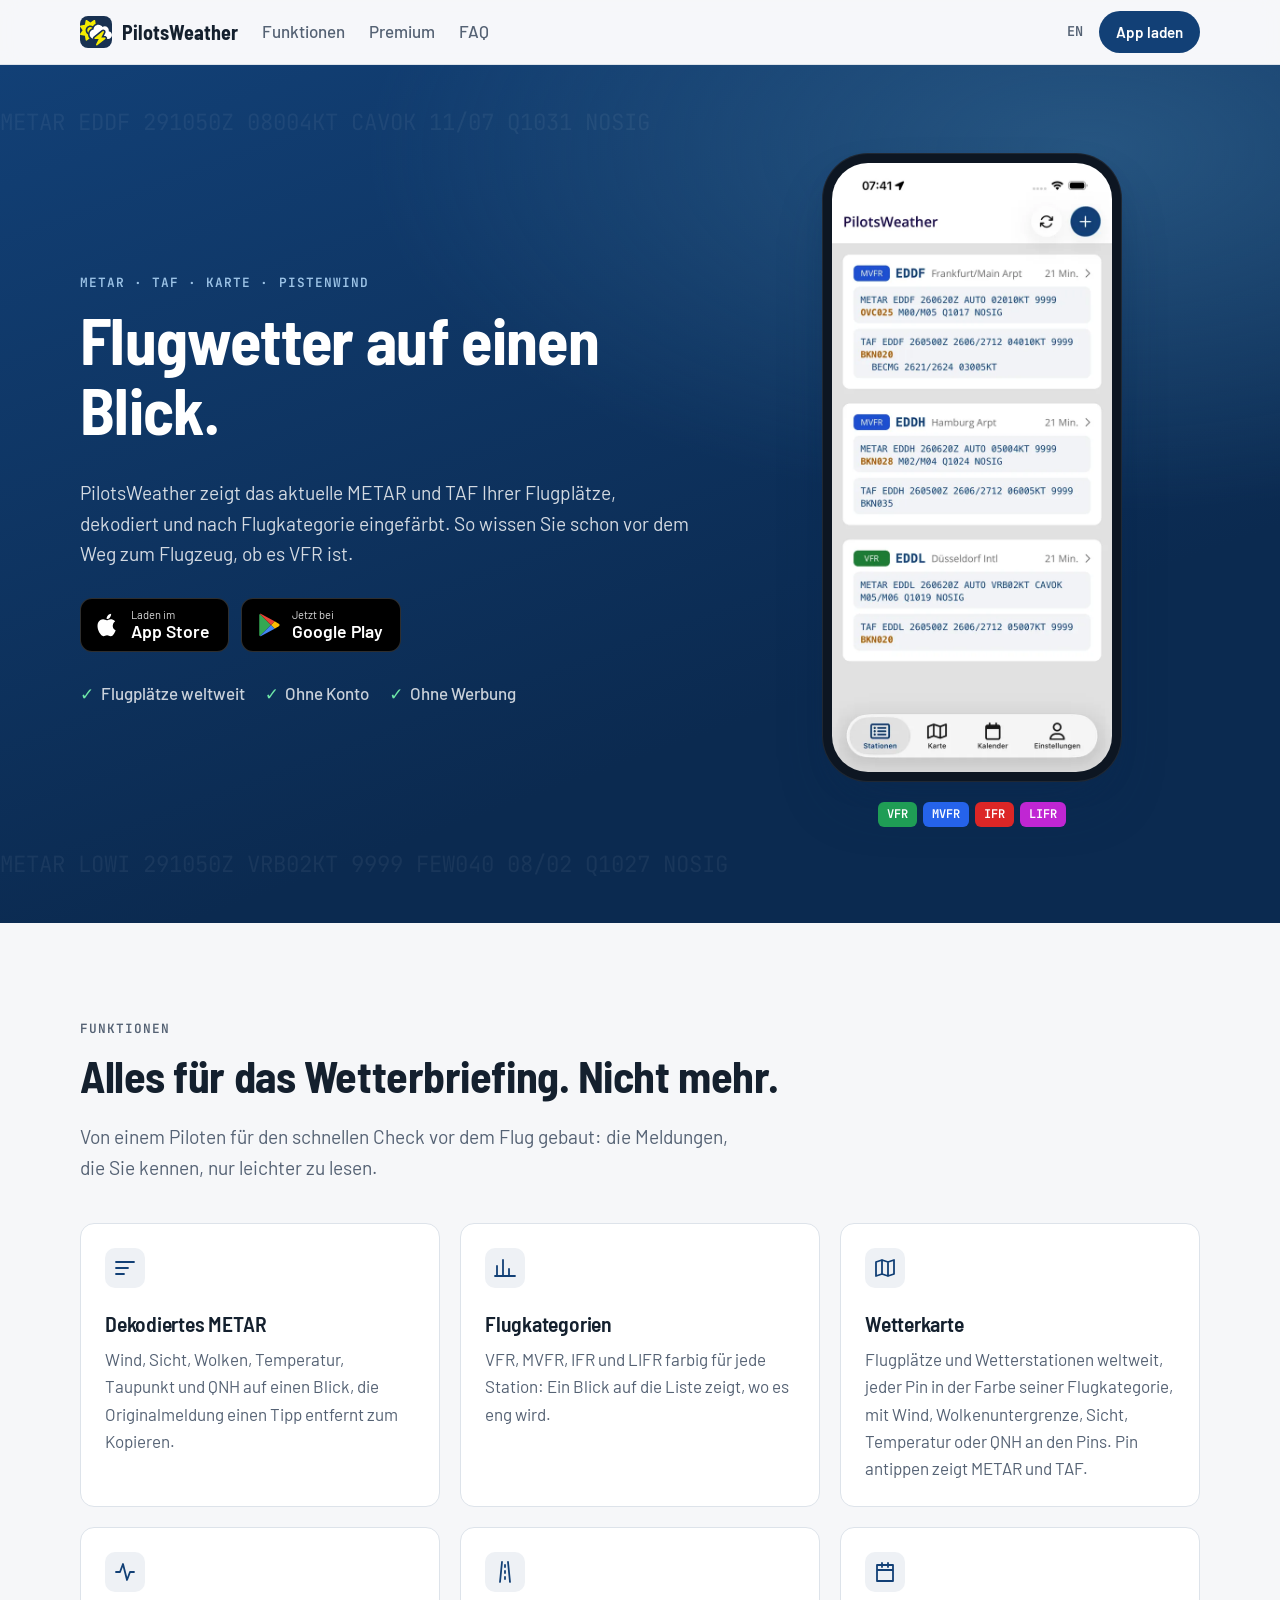
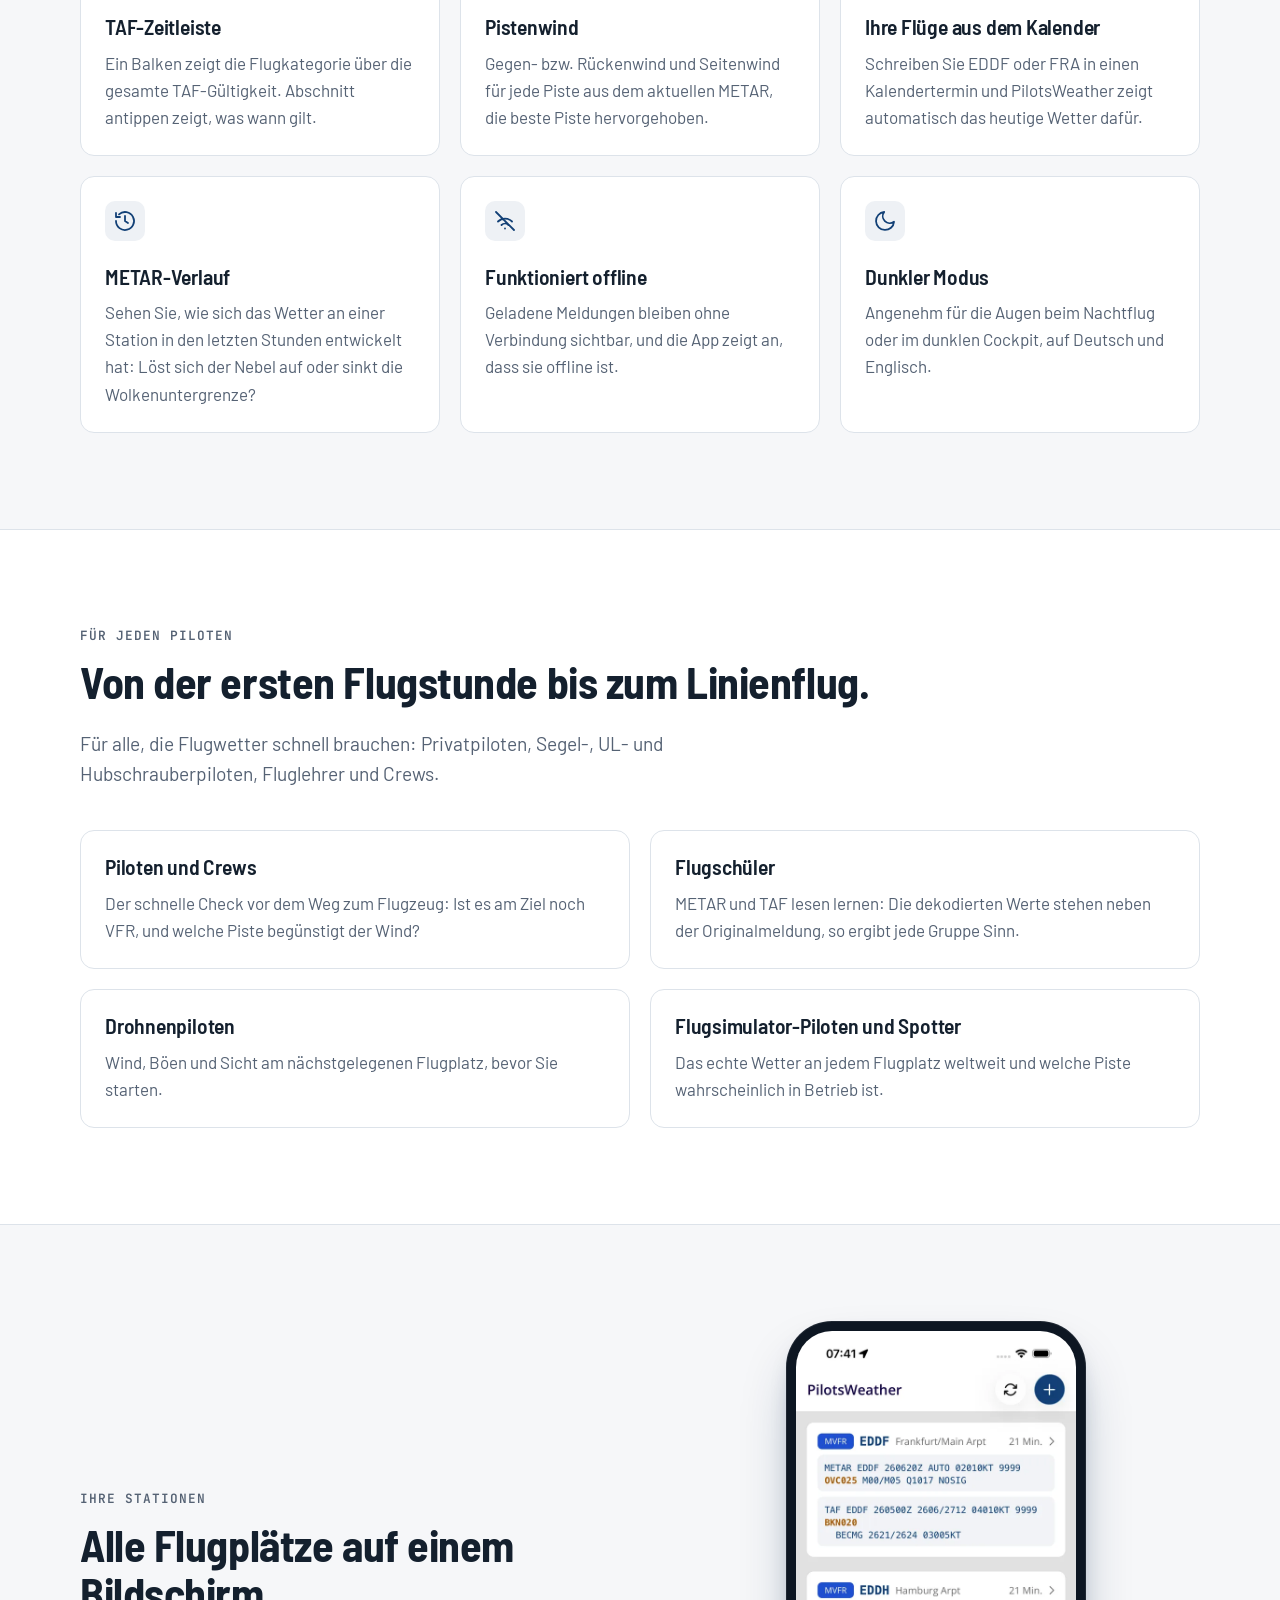
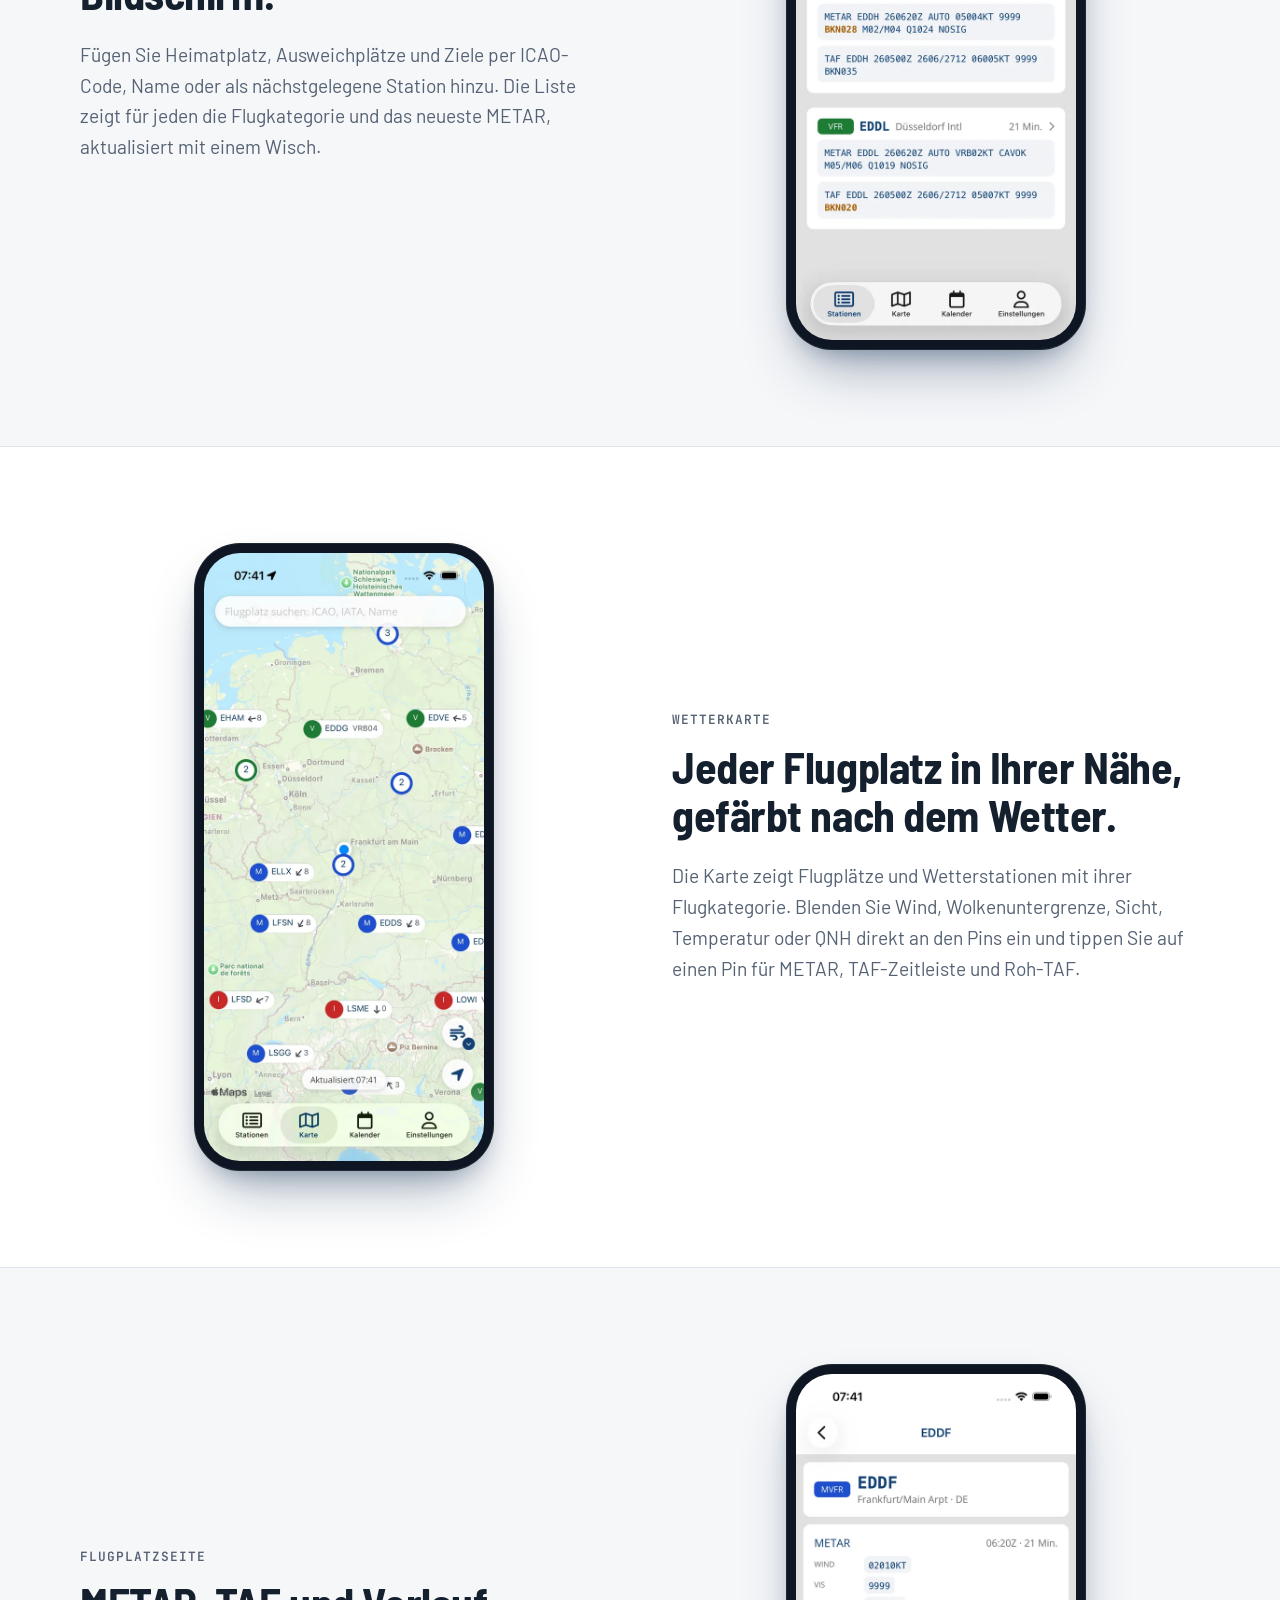
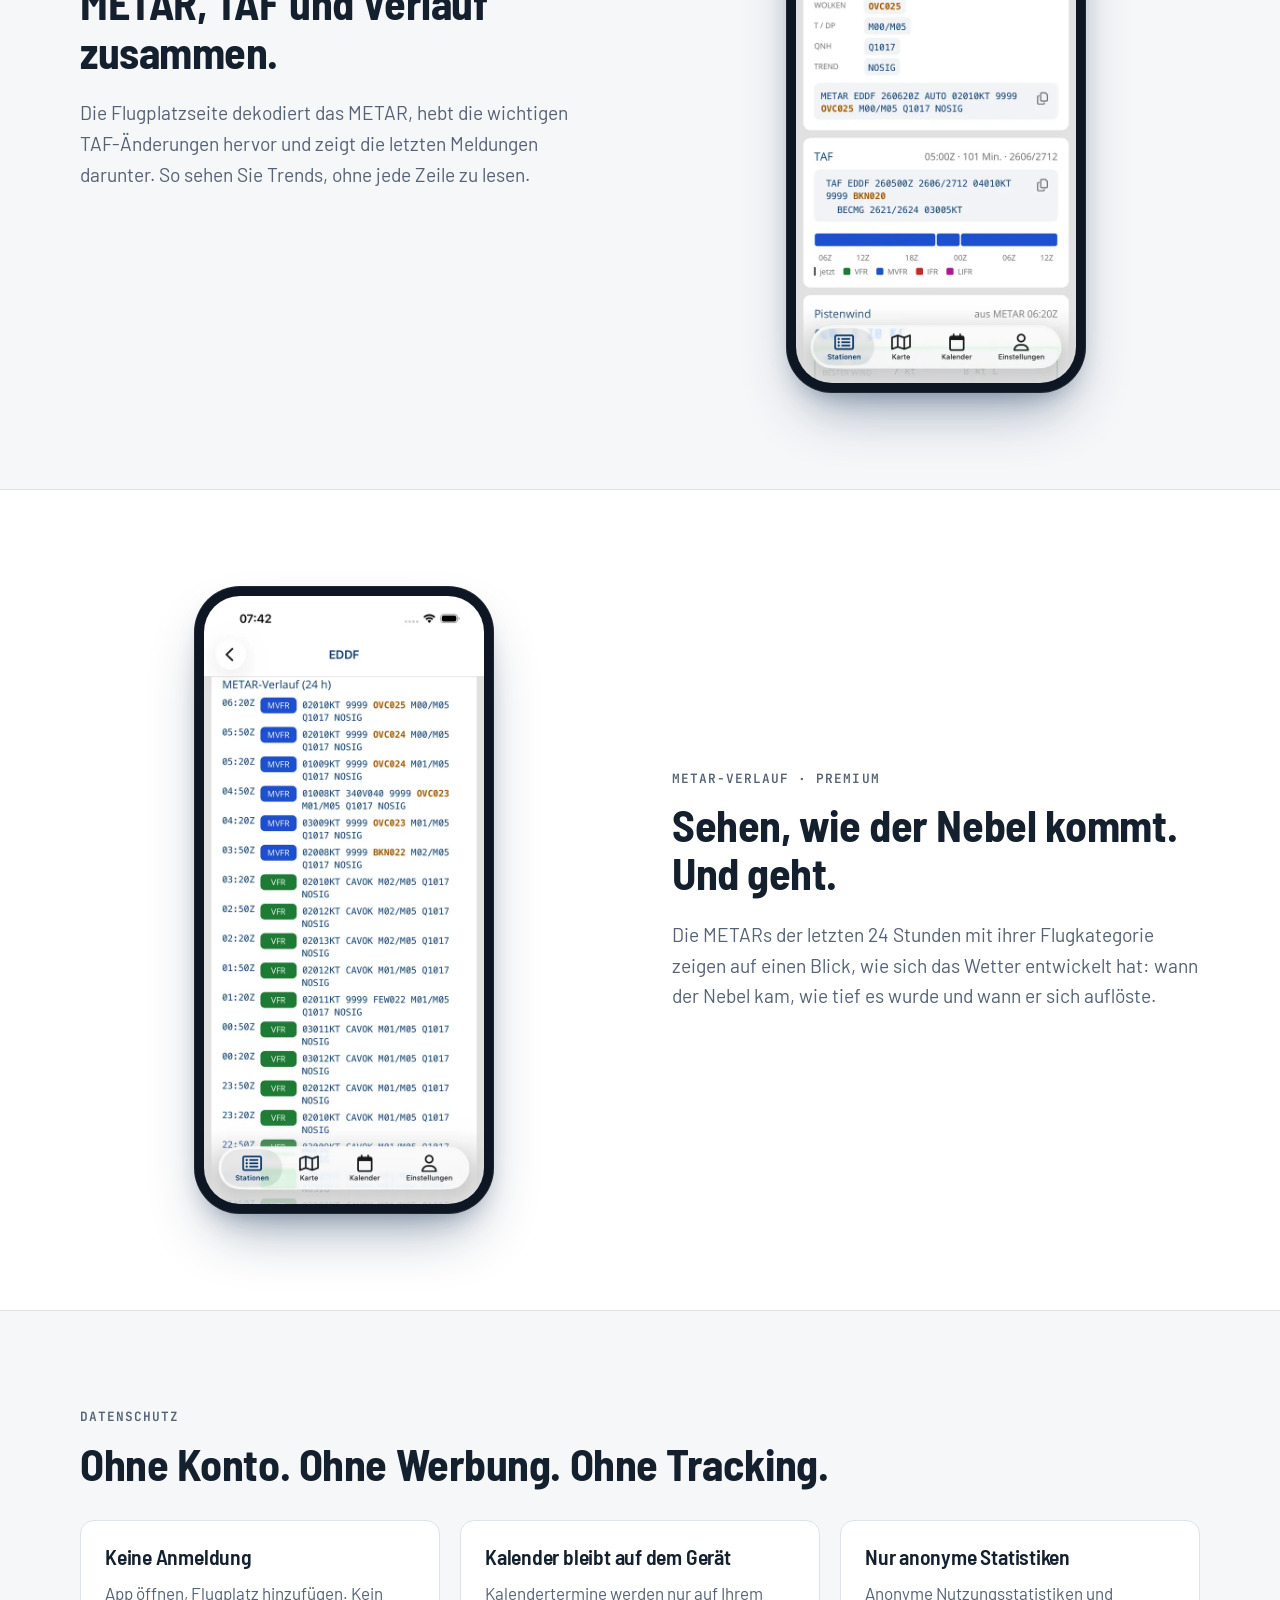
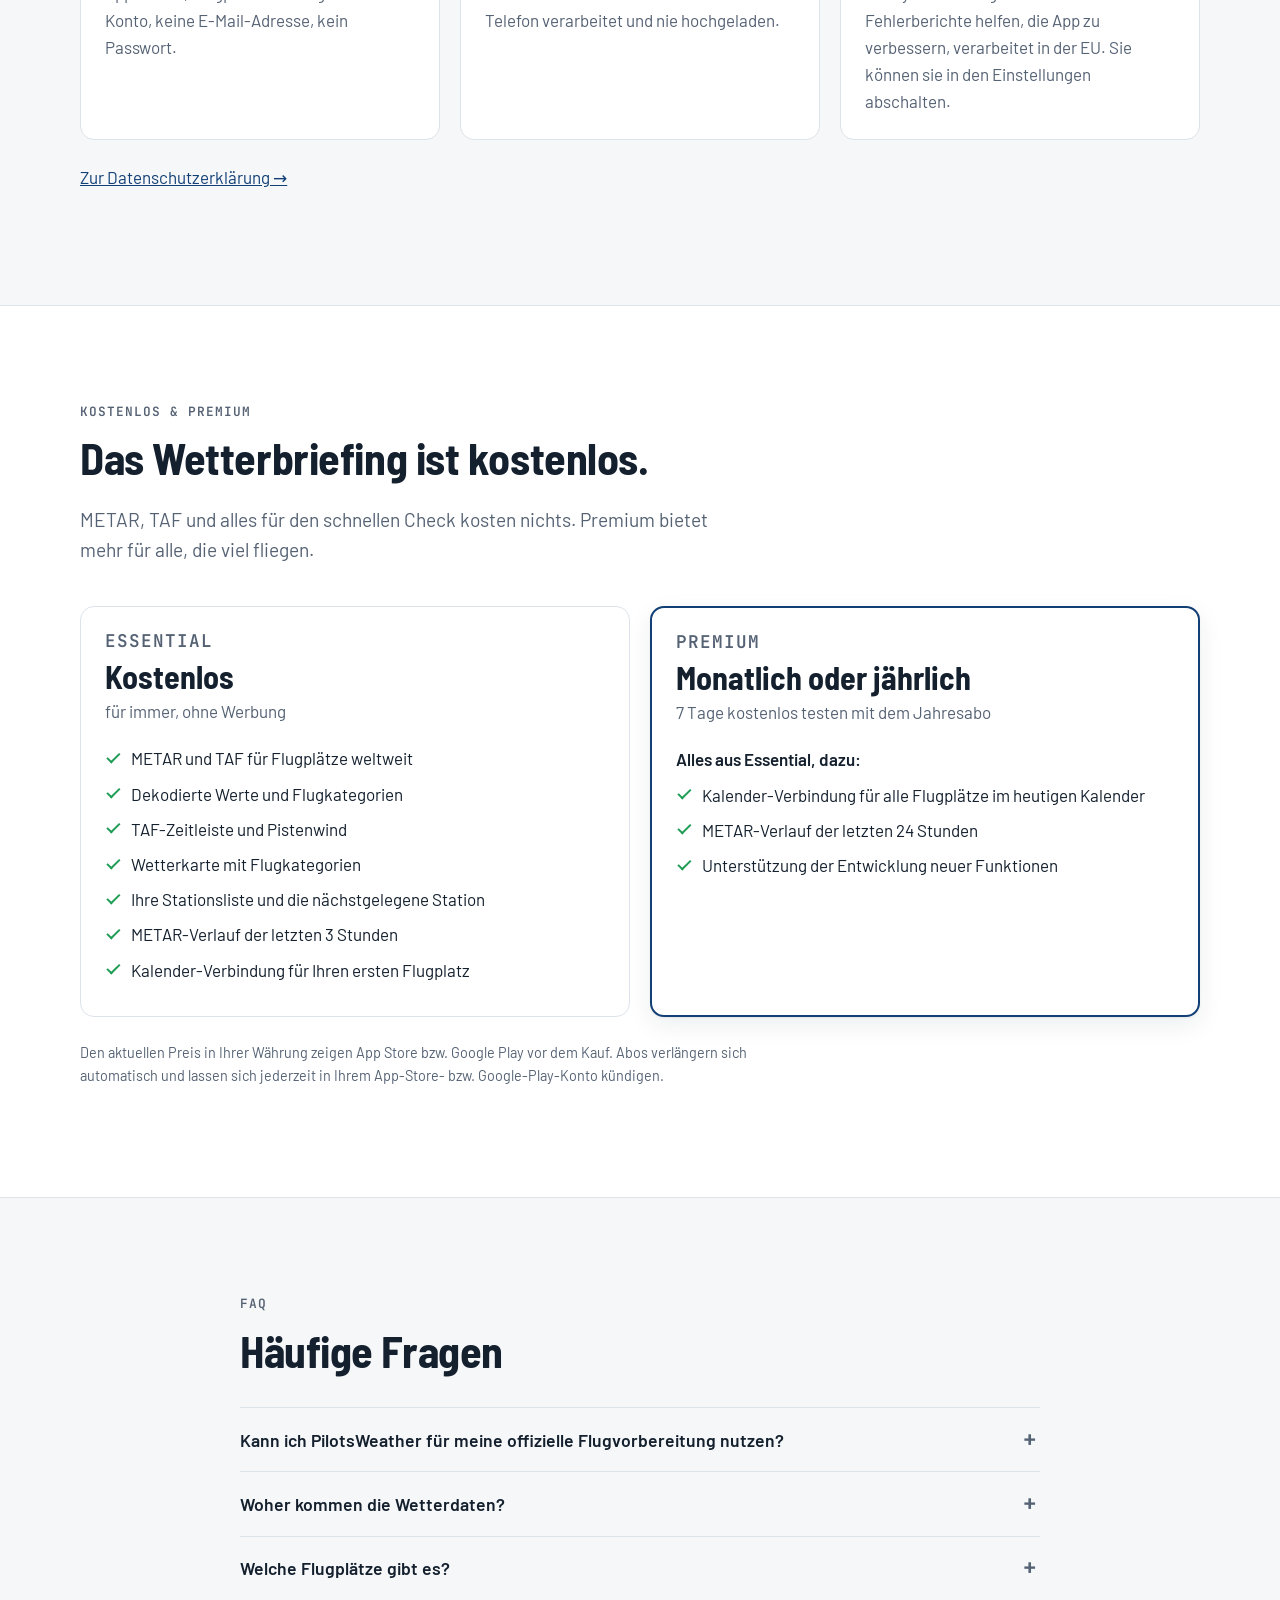
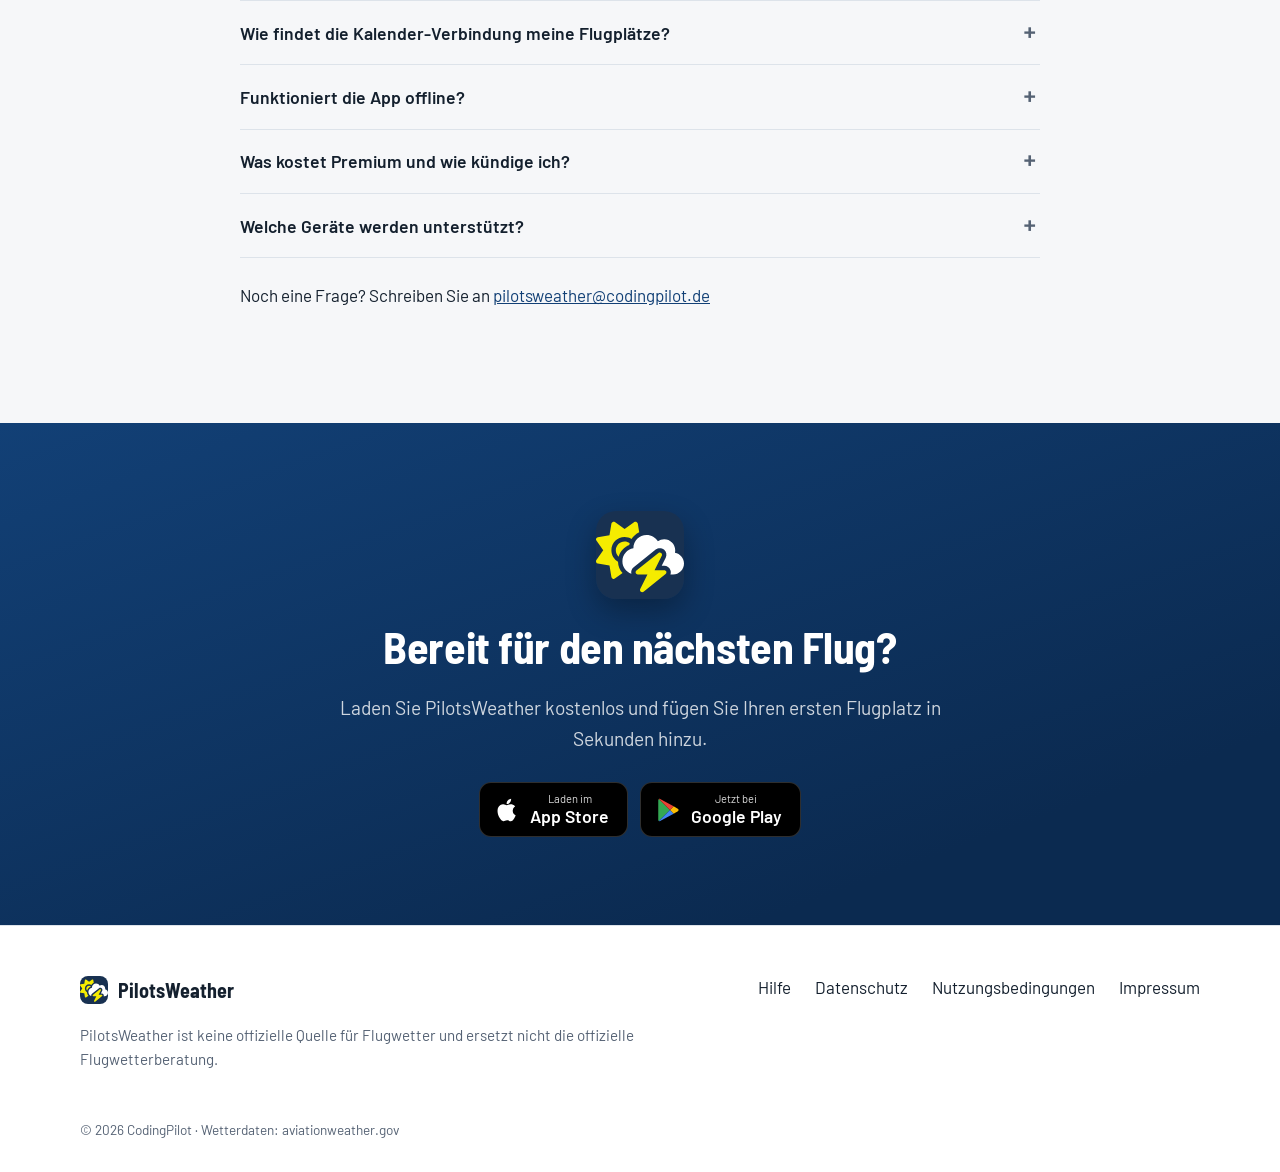
==== commit d48ee6c0: "Update website content from pilotsweather@5b78086" ====
--- a/de/index.html
+++ b/de/index.html
@@ -1,5 +1,5 @@
-<!DOCTYPE html><html lang="de" data-astro-cid-5hce7sga> <head><meta charset="utf-8"><meta name="viewport" content="width=device-width, initial-scale=1"><title>PilotsWeather – METAR &amp; TAF für Piloten | iPhone &amp; Android</title><meta name="description" content="Dekodierte METAR und TAF für Flugplätze weltweit, Flugkategorien, TAF-Zeitleiste, Pistenwind und das Wetter für jeden Flugplatz in Ihrem Kalender. Ohne Konto, ohne Werbung."><link rel="canonical" href="https://pilotsweather.codingpilot.de/de/"><link rel="alternate" hreflang="en" href="https://pilotsweather.codingpilot.de/"><link rel="alternate" hreflang="de" href="https://pilotsweather.codingpilot.de/de/"><link rel="alternate" hreflang="x-default" href="https://pilotsweather.codingpilot.de/"><link rel="icon" href="/favicon.svg" type="image/svg+xml"><link rel="apple-touch-icon" href="/apple-touch-icon.png"><meta name="theme-color" content="#124076"><meta property="og:type" content="website"><meta property="og:title" content="PilotsWeather – METAR &#38; TAF für Piloten | iPhone &#38; Android"><meta property="og:description" content="Dekodierte METAR und TAF für Flugplätze weltweit, Flugkategorien, TAF-Zeitleiste, Pistenwind und das Wetter für jeden Flugplatz in Ihrem Kalender. Ohne Konto, ohne Werbung."><meta property="og:url" content="https://pilotsweather.codingpilot.de/de/"><meta property="og:image" content="https://pilotsweather.codingpilot.de/og-image.png"><meta name="apple-itunes-app" content="app-id=6479964087"><script type="application/ld+json">{"@context":"https://schema.org","@type":"MobileApplication","name":"PilotsWeather","operatingSystem":"iOS 15.0+, Android 6.0+","applicationCategory":"WeatherApplication","inLanguage":["en","de"],"description":"Dekodierte METAR und TAF für Flugplätze weltweit, Flugkategorien, TAF-Zeitleiste, Pistenwind und das Wetter für jeden Flugplatz in Ihrem Kalender. Ohne Konto, ohne Werbung.","offers":{"@type":"Offer","price":"0","priceCurrency":"EUR"},"installUrl":["https://apps.apple.com/app/pilotsweather-metar-and-taf/id6479964087","https://play.google.com/store/apps/details?id=com.codingpilot.pilotsweather"],"author":{"@type":"Organization","name":"CodingPilot"}}</script><script>
+<!DOCTYPE html><html lang="de" data-astro-cid-5hce7sga> <head><meta charset="utf-8"><meta name="viewport" content="width=device-width, initial-scale=1"><title>PilotsWeather – METAR &amp; TAF für Piloten | iPhone &amp; Android</title><meta name="description" content="Dekodierte METAR und TAF für Flugplätze weltweit, Flugkategorien auf der Karte, TAF-Zeitleiste, Pistenwind und das Wetter für jeden Flugplatz in Ihrem Kalender. Für Piloten, Flugschüler und Luftfahrtbegeisterte. Ohne Konto, ohne Werbung."><link rel="canonical" href="https://pilotsweather.codingpilot.de/de/"><link rel="alternate" hreflang="en" href="https://pilotsweather.codingpilot.de/"><link rel="alternate" hreflang="de" href="https://pilotsweather.codingpilot.de/de/"><link rel="alternate" hreflang="x-default" href="https://pilotsweather.codingpilot.de/"><link rel="icon" href="/favicon.svg" type="image/svg+xml"><link rel="apple-touch-icon" href="/apple-touch-icon.png"><meta name="theme-color" content="#124076"><meta property="og:type" content="website"><meta property="og:title" content="PilotsWeather – METAR &#38; TAF für Piloten | iPhone &#38; Android"><meta property="og:description" content="Dekodierte METAR und TAF für Flugplätze weltweit, Flugkategorien auf der Karte, TAF-Zeitleiste, Pistenwind und das Wetter für jeden Flugplatz in Ihrem Kalender. Für Piloten, Flugschüler und Luftfahrtbegeisterte. Ohne Konto, ohne Werbung."><meta property="og:url" content="https://pilotsweather.codingpilot.de/de/"><meta property="og:image" content="https://pilotsweather.codingpilot.de/og-image.png"><meta name="apple-itunes-app" content="app-id=6479964087"><script type="application/ld+json">{"@context":"https://schema.org","@type":"MobileApplication","name":"PilotsWeather","operatingSystem":"iOS 15.0+, Android 7.0+","applicationCategory":"WeatherApplication","inLanguage":["en","de"],"description":"Dekodierte METAR und TAF für Flugplätze weltweit, Flugkategorien auf der Karte, TAF-Zeitleiste, Pistenwind und das Wetter für jeden Flugplatz in Ihrem Kalender. Für Piloten, Flugschüler und Luftfahrtbegeisterte. Ohne Konto, ohne Werbung.","offers":{"@type":"Offer","price":"0","priceCurrency":"EUR"},"installUrl":["https://apps.apple.com/app/pilotsweather-metar-and-taf/id6479964087","https://play.google.com/store/apps/details?id=com.codingpilot.pilotsweather"],"author":{"@type":"Organization","name":"CodingPilot"}}</script><script>
     if (location.hash === '#/privacy') location.replace('/privacy/');
     else if (location.hash === '#/terms') location.replace('/terms/');
   </script><link rel="stylesheet" href="/_astro/index.WuVf8rKL.css">
-<link rel="stylesheet" href="/_astro/index.BQjB3t2-.css"></head> <body data-astro-cid-5hce7sga> <a class="skip-link" href="#main" data-astro-cid-5hce7sga>Zum Inhalt springen</a> <header class="site-header" data-astro-cid-5hce7sga> <div class="container site-header__inner" data-astro-cid-5hce7sga> <a class="brand" href="/de/" data-astro-cid-5hce7sga> <img src="/app-icon.svg" alt="" width="32" height="32" data-astro-cid-5hce7sga> <span data-astro-cid-5hce7sga>PilotsWeather</span> </a> <nav class="site-nav" aria-label="Hauptnavigation" data-astro-cid-5hce7sga> <a href="/de/#features" data-astro-cid-5hce7sga>Funktionen</a> <a href="/de/#pro" data-astro-cid-5hce7sga>Premium</a> <a href="/de/#faq" data-astro-cid-5hce7sga>FAQ</a> </nav> <div class="site-header__actions" data-astro-cid-5hce7sga> <a class="lang-switch" href="/" hreflang="en" lang="en" data-astro-cid-5hce7sga>EN</a> <a class="btn btn--primary btn--small" href="/de/#download" data-astro-cid-5hce7sga>App laden</a> </div> </div> </header> <main id="main" data-astro-cid-5hce7sga>     <section class="hero" data-astro-cid-xhaoqxbd> <div class="hero__metar mono" aria-hidden="true" data-astro-cid-xhaoqxbd> <span data-astro-cid-xhaoqxbd>METAR EDDF 291050Z 08004KT CAVOK 11/07 Q1031 NOSIG</span> <span data-astro-cid-xhaoqxbd>METAR LOWI 291050Z VRB02KT 9999 FEW040 08/02 Q1027 NOSIG</span> </div> <div class="container hero__inner" data-astro-cid-xhaoqxbd> <div class="hero__copy" data-astro-cid-xhaoqxbd> <p class="eyebrow hero__eyebrow" data-astro-cid-xhaoqxbd>METAR · TAF · Pistenwind</p> <h1 data-astro-cid-xhaoqxbd>Flugwetter auf einen Blick.</h1> <p class="lead hero__lead" data-astro-cid-xhaoqxbd>PilotsWeather zeigt das aktuelle METAR und TAF Ihrer Flugplätze, dekodiert und nach Flugkategorie eingefärbt. So wissen Sie schon vor dem Weg zum Flugzeug, ob es VFR ist.</p> <div class="store-buttons"> <a class="store-button" href="https://apps.apple.com/app/pilotsweather-metar-and-taf/id6479964087?pt=126889393&ct=website-de-hero&mt=8" rel="noopener"> <svg viewBox="0 0 24 24" fill="currentColor" aria-hidden="true"> <path d="M16.37 12.62c-.03-2.6 2.13-3.86 2.23-3.92-1.22-1.78-3.11-2.02-3.78-2.05-1.6-.17-3.13.95-3.95.95-.82 0-2.07-.93-3.4-.9-1.75.02-3.37 1.02-4.27 2.58-1.83 3.17-.47 7.86 1.3 10.43.87 1.26 1.9 2.67 3.25 2.62 1.31-.05 1.8-.84 3.38-.84 1.57 0 2.02.84 3.4.81 1.4-.02 2.29-1.27 3.15-2.54 1-1.46 1.4-2.87 1.42-2.95-.03-.01-2.71-1.04-2.73-4.19ZM13.8 4.98c.71-.87 1.2-2.07 1.07-3.27-1.03.04-2.29.69-3.03 1.55-.66.77-1.25 2-1.09 3.18 1.15.09 2.33-.58 3.05-1.46Z"></path> </svg> <span><small>Laden im</small><strong>App Store</strong></span> </a> <a class="store-button" href="https://play.google.com/store/apps/details?id=com.codingpilot.pilotsweather&referrer=utm_source%3Dwebsite%26utm_medium%3Dhero%26utm_campaign%3Dwebsite-de-hero" rel="noopener"> <svg viewBox="0 0 24 24" aria-hidden="true"> <path fill="#34a853" d="M3.6 1.8 13.8 12 3.6 22.2c-.37-.2-.6-.6-.6-1.08V2.88c0-.48.23-.88.6-1.08Z"></path> <path fill="#fbbc04" d="m17.2 8.6-3.4 3.4 3.4 3.4 3.83-2.18c.98-.56.98-1.88 0-2.44L17.2 8.6Z"></path> <path fill="#4285f4" d="M13.8 12 3.6 22.2c.33.18.75.18 1.15-.04L17.2 15.4 13.8 12Z"></path> <path fill="#ea4335" d="M3.6 1.8c.33-.18.75-.18 1.15.04L17.2 8.6 13.8 12 3.6 1.8Z"></path> </svg> <span><small>Jetzt bei</small><strong>Google Play</strong></span> </a> </div> <ul class="hero__chips" data-astro-cid-xhaoqxbd> <li data-astro-cid-xhaoqxbd>Flugplätze weltweit</li><li data-astro-cid-xhaoqxbd>Ohne Konto</li><li data-astro-cid-xhaoqxbd>Ohne Werbung</li> </ul> </div> <div class="hero__visual" data-astro-cid-xhaoqxbd> <div class="phone" data-astro-cid-i45gwdcj> <picture data-astro-cid-i45gwdcj> <source srcset="/_astro/granted_dark_free_03_stations.DM4Vd7t__Z2pWXpb.webp" media="(prefers-color-scheme: dark)" data-astro-cid-i45gwdcj> <img src="/_astro/granted_light_free_03_stations.DHYfNX4G_Z29zas7.webp" width="600" height="1304" alt="PilotsWeather-Stationsliste mit METAR, Flugkategorien und TAF" loading="eager" decoding="async" data-astro-cid-i45gwdcj> </picture> </div>  <div class="cat-legend mono" aria-hidden="true" data-astro-cid-xhaoqxbd> <span class="cat cat--vfr" data-astro-cid-xhaoqxbd>VFR</span> <span class="cat cat--mvfr" data-astro-cid-xhaoqxbd>MVFR</span> <span class="cat cat--ifr" data-astro-cid-xhaoqxbd>IFR</span> <span class="cat cat--lifr" data-astro-cid-xhaoqxbd>LIFR</span> </div> </div> </div> </section> <section class="section" id="features" data-astro-cid-xhaoqxbd> <div class="container" data-astro-cid-xhaoqxbd> <p class="eyebrow" data-astro-cid-xhaoqxbd>Funktionen</p> <h2 data-astro-cid-xhaoqxbd>Alles für das Wetterbriefing. Nicht mehr.</h2> <p class="lead" data-astro-cid-xhaoqxbd>Von einem Piloten für den schnellen Check vor dem Flug gebaut: die Meldungen, die Sie kennen, nur leichter zu lesen.</p> <div class="grid grid--3 features" data-astro-cid-xhaoqxbd> <article class="card feature" data-astro-cid-xhaoqxbd> <svg class="feature__icon" viewBox="0 0 24 24" aria-hidden="true" data-astro-cid-xhaoqxbd> <path d="M3 6h18M3 12h12M3 18h8" data-astro-cid-xhaoqxbd></path> </svg> <h3 data-astro-cid-xhaoqxbd>Dekodiertes METAR</h3> <p data-astro-cid-xhaoqxbd>Wind, Sicht, Wolken, Temperatur, Taupunkt und QNH auf einen Blick, die Originalmeldung einen Tipp entfernt zum Kopieren.</p> </article><article class="card feature" data-astro-cid-xhaoqxbd> <svg class="feature__icon" viewBox="0 0 24 24" aria-hidden="true" data-astro-cid-xhaoqxbd> <path d="M4 20V10M10 20V4M16 20v-7M22 20H2" data-astro-cid-xhaoqxbd></path> </svg> <h3 data-astro-cid-xhaoqxbd>Flugkategorien</h3> <p data-astro-cid-xhaoqxbd>VFR, MVFR, IFR und LIFR farbig für jede Station: Ein Blick auf die Liste zeigt, wo es eng wird.</p> </article><article class="card feature" data-astro-cid-xhaoqxbd> <svg class="feature__icon" viewBox="0 0 24 24" aria-hidden="true" data-astro-cid-xhaoqxbd> <path d="M3 12h4l3-8 4 16 3-8h4" data-astro-cid-xhaoqxbd></path> </svg> <h3 data-astro-cid-xhaoqxbd>TAF-Zeitleiste</h3> <p data-astro-cid-xhaoqxbd>Ein Balken zeigt die Flugkategorie über die gesamte TAF-Gültigkeit. Abschnitt antippen zeigt, was wann gilt.</p> </article><article class="card feature" data-astro-cid-xhaoqxbd> <svg class="feature__icon" viewBox="0 0 24 24" aria-hidden="true" data-astro-cid-xhaoqxbd> <path d="M9 2 7 22M15 2l2 20M12 5v2M12 11v2M12 17v2" data-astro-cid-xhaoqxbd></path> </svg> <h3 data-astro-cid-xhaoqxbd>Pistenwind</h3> <p data-astro-cid-xhaoqxbd>Gegen- bzw. Rückenwind und Seitenwind für jede Piste aus dem aktuellen METAR, die beste Piste hervorgehoben.</p> </article><article class="card feature" data-astro-cid-xhaoqxbd> <svg class="feature__icon" viewBox="0 0 24 24" aria-hidden="true" data-astro-cid-xhaoqxbd> <path d="M4 5h16v16H4zM4 10h16M9 3v4M15 3v4" data-astro-cid-xhaoqxbd></path> </svg> <h3 data-astro-cid-xhaoqxbd>Ihre Flüge aus dem Kalender</h3> <p data-astro-cid-xhaoqxbd>Schreiben Sie EDDF oder FRA in einen Kalendertermin und PilotsWeather zeigt automatisch das heutige Wetter dafür.</p> </article><article class="card feature" data-astro-cid-xhaoqxbd> <svg class="feature__icon" viewBox="0 0 24 24" aria-hidden="true" data-astro-cid-xhaoqxbd> <path d="M3 12a9 9 0 1 0 3-6.7M3 4v4h4M12 7v5l3 2" data-astro-cid-xhaoqxbd></path> </svg> <h3 data-astro-cid-xhaoqxbd>METAR-Verlauf</h3> <p data-astro-cid-xhaoqxbd>Sehen Sie, wie sich das Wetter an einer Station in den letzten Stunden entwickelt hat: Löst sich der Nebel auf oder sinkt die Wolkenuntergrenze?</p> </article> </div> </div> </section> <section class="section showcase section--alt" data-astro-cid-xhaoqxbd> <div class="container showcase__inner" data-astro-cid-xhaoqxbd> <div class="showcase__copy" data-astro-cid-xhaoqxbd> <p class="eyebrow" data-astro-cid-xhaoqxbd>Ihre Stationen</p> <h2 data-astro-cid-xhaoqxbd>Alle Flugplätze auf einem Bildschirm.</h2> <p class="lead" data-astro-cid-xhaoqxbd>Fügen Sie Heimatplatz, Ausweichplätze und Ziele per ICAO-Code, Name oder als nächstgelegene Station hinzu. Die Liste zeigt für jeden die Flugkategorie und das neueste METAR, aktualisiert mit einem Wisch.</p> </div> <div class="phone" data-astro-cid-i45gwdcj> <picture data-astro-cid-i45gwdcj> <source srcset="/_astro/granted_dark_free_03_stations.DM4Vd7t__Z2pWXpb.webp" media="(prefers-color-scheme: dark)" data-astro-cid-i45gwdcj> <img src="/_astro/granted_light_free_03_stations.DHYfNX4G_Z29zas7.webp" width="600" height="1304" alt="Liste gespeicherter Stationen mit Flugkategorien" loading="lazy" decoding="async" data-astro-cid-i45gwdcj> </picture> </div>  </div> </section><section class="section showcase showcase--flip" data-astro-cid-xhaoqxbd> <div class="container showcase__inner" data-astro-cid-xhaoqxbd> <div class="showcase__copy" data-astro-cid-xhaoqxbd> <p class="eyebrow" data-astro-cid-xhaoqxbd>Flugplatzseite</p> <h2 data-astro-cid-xhaoqxbd>METAR, TAF und Verlauf zusammen.</h2> <p class="lead" data-astro-cid-xhaoqxbd>Die Flugplatzseite dekodiert das METAR, hebt die wichtigen TAF-Änderungen hervor und zeigt die letzten Meldungen darunter. So sehen Sie Trends, ohne jede Zeile zu lesen.</p> </div> <div class="phone" data-astro-cid-i45gwdcj> <picture data-astro-cid-i45gwdcj> <source srcset="/_astro/granted_dark_free_07_station_detail.B0pm9ZgF_Z2dz6SR.webp" media="(prefers-color-scheme: dark)" data-astro-cid-i45gwdcj> <img src="/_astro/granted_light_free_07_station_detail.Czb5akrT_Z1ETMDt.webp" width="600" height="1304" alt="Flugplatzseite für EDDF mit dekodiertem METAR, TAF und METAR-Verlauf" loading="lazy" decoding="async" data-astro-cid-i45gwdcj> </picture> </div>  </div> </section><section class="section showcase section--alt" data-astro-cid-xhaoqxbd> <div class="container showcase__inner" data-astro-cid-xhaoqxbd> <div class="showcase__copy" data-astro-cid-xhaoqxbd> <p class="eyebrow" data-astro-cid-xhaoqxbd>METAR-Verlauf · Premium</p> <h2 data-astro-cid-xhaoqxbd>Sehen, wie der Nebel kommt. Und geht.</h2> <p class="lead" data-astro-cid-xhaoqxbd>Die METARs der letzten 24 Stunden mit ihrer Flugkategorie zeigen auf einen Blick, wie sich das Wetter entwickelt hat: wann der Nebel kam, wie tief es wurde und wann er sich auflöste.</p> </div> <div class="phone" data-astro-cid-i45gwdcj> <picture data-astro-cid-i45gwdcj>  <img src="/_astro/granted_light_premium_08_history.BOl3b-FN_1CXNkS.webp" width="600" height="1304" alt="METAR-Verlauf der letzten 24 Stunden für EDDF mit LIFR-Nebel am Morgen" loading="lazy" decoding="async" data-astro-cid-i45gwdcj> </picture> </div>  </div> </section><section class="section" id="privacy" data-astro-cid-xhaoqxbd> <div class="container" data-astro-cid-xhaoqxbd> <p class="eyebrow" data-astro-cid-xhaoqxbd>Datenschutz</p> <h2 data-astro-cid-xhaoqxbd>Ohne Konto. Ohne Werbung. Ohne Tracking.</h2> <div class="grid grid--3 privacy" data-astro-cid-xhaoqxbd> <article class="card" data-astro-cid-xhaoqxbd> <h3 data-astro-cid-xhaoqxbd>Keine Anmeldung</h3> <p data-astro-cid-xhaoqxbd>App öffnen, Flugplatz hinzufügen. Kein Konto, keine E-Mail-Adresse, kein Passwort.</p> </article><article class="card" data-astro-cid-xhaoqxbd> <h3 data-astro-cid-xhaoqxbd>Kalender bleibt auf dem Gerät</h3> <p data-astro-cid-xhaoqxbd>Kalendertermine werden nur auf Ihrem Telefon verarbeitet und nie hochgeladen.</p> </article><article class="card" data-astro-cid-xhaoqxbd> <h3 data-astro-cid-xhaoqxbd>Nur anonyme Statistiken</h3> <p data-astro-cid-xhaoqxbd>Anonyme Nutzungsstatistiken und Fehlerberichte helfen, die App zu verbessern, verarbeitet in der EU. Sie können sie in den Einstellungen abschalten.</p> </article> </div> <p data-astro-cid-xhaoqxbd><a href="/de/datenschutz/" data-astro-cid-xhaoqxbd>Zur Datenschutzerklärung →</a></p> </div> </section> <section class="section section--alt" id="pro" data-astro-cid-xhaoqxbd> <div class="container" data-astro-cid-xhaoqxbd> <p class="eyebrow" data-astro-cid-xhaoqxbd>Kostenlos &amp; Premium</p> <h2 data-astro-cid-xhaoqxbd>Das Wetterbriefing ist kostenlos.</h2> <p class="lead" data-astro-cid-xhaoqxbd>METAR, TAF und alles für den schnellen Check kosten nichts. Premium bietet mehr für alle, die viel fliegen.</p> <div class="grid grid--2 plans" data-astro-cid-xhaoqxbd> <article class="card plan" data-astro-cid-xhaoqxbd> <h3 data-astro-cid-xhaoqxbd>Essential</h3> <p class="plan__price" data-astro-cid-xhaoqxbd>Kostenlos</p> <p class="plan__note" data-astro-cid-xhaoqxbd>für immer, ohne Werbung</p> <ul class="checks" data-astro-cid-xhaoqxbd> <li data-astro-cid-xhaoqxbd>METAR und TAF für Flugplätze weltweit</li><li data-astro-cid-xhaoqxbd>Dekodierte Werte und Flugkategorien</li><li data-astro-cid-xhaoqxbd>TAF-Zeitleiste und Pistenwind</li><li data-astro-cid-xhaoqxbd>Favoriten und nächstgelegene Station</li><li data-astro-cid-xhaoqxbd>METAR-Verlauf der letzten 3 Stunden</li><li data-astro-cid-xhaoqxbd>Kalender-Verbindung für Ihren ersten Flugplatz</li> </ul> </article> <article class="card plan plan--premium" data-astro-cid-xhaoqxbd> <h3 data-astro-cid-xhaoqxbd>Premium</h3> <p class="plan__price" data-astro-cid-xhaoqxbd>Monatlich oder jährlich</p> <p class="plan__note" data-astro-cid-xhaoqxbd>7 Tage kostenlos testen mit dem Jahresabo</p> <p class="plan__intro" data-astro-cid-xhaoqxbd>Alles aus Essential, dazu:</p> <ul class="checks" data-astro-cid-xhaoqxbd> <li data-astro-cid-xhaoqxbd>Kalender-Verbindung für alle Flugplätze im heutigen Kalender</li><li data-astro-cid-xhaoqxbd>METAR-Verlauf der letzten 24 Stunden</li><li data-astro-cid-xhaoqxbd>Unterstützung der Entwicklung neuer Funktionen</li> </ul> </article> </div> <p class="plans__footnote" data-astro-cid-xhaoqxbd>Den aktuellen Preis in Ihrer Währung zeigen App Store bzw. Google Play vor dem Kauf. Abos verlängern sich automatisch und lassen sich jederzeit in Ihrem App-Store- bzw. Google-Play-Konto kündigen.</p> </div> </section> <section class="section" id="faq" data-astro-cid-xhaoqxbd> <div class="container faq" data-astro-cid-xhaoqxbd> <p class="eyebrow" data-astro-cid-xhaoqxbd>FAQ</p> <h2 data-astro-cid-xhaoqxbd>Häufige Fragen</h2> <div class="faq__list" data-astro-cid-xhaoqxbd> <details class="faq__item" data-astro-cid-xhaoqxbd> <summary data-astro-cid-xhaoqxbd>Kann ich PilotsWeather für meine offizielle Flugvorbereitung nutzen?</summary> <p data-astro-cid-xhaoqxbd>Nein. PilotsWeather ist ein schneller Überblick und ersetzt nicht die für Ihren Flug vorgeschriebene offizielle Wetterberatung. Prüfen Sie vor dem Flug immer die offiziellen Quellen.</p> </details><details class="faq__item" data-astro-cid-xhaoqxbd> <summary data-astro-cid-xhaoqxbd>Woher kommen die Wetterdaten?</summary> <p data-astro-cid-xhaoqxbd>METAR und TAF stammen vom Aviation Weather Center des US-Wetterdienstes (aviationweather.gov), das Meldungen von Flugplätzen weltweit veröffentlicht. Die Pistendaten stammen von OurAirports.</p> </details><details class="faq__item" data-astro-cid-xhaoqxbd> <summary data-astro-cid-xhaoqxbd>Welche Flugplätze gibt es?</summary> <p data-astro-cid-xhaoqxbd>Jeden Flugplatz weltweit, der ein METAR oder TAF veröffentlicht. Suchen Sie per ICAO-Code oder Name, oder lassen Sie die App die nächstgelegene Station finden.</p> </details><details class="faq__item" data-astro-cid-xhaoqxbd> <summary data-astro-cid-xhaoqxbd>Wie findet die Kalender-Verbindung meine Flugplätze?</summary> <p data-astro-cid-xhaoqxbd>Wählen Sie in den Einstellungen einen Kalender und schreiben Sie den ICAO- oder IATA-Code des Flugplatzes (z. B. EDDF oder FRA) in den Titel des Termins. PilotsWeather zeigt das Wetter für die Flugplätze der heutigen Termine. Der Kalender wird nur auf Ihrem Telefon gelesen.</p> </details><details class="faq__item" data-astro-cid-xhaoqxbd> <summary data-astro-cid-xhaoqxbd>Funktioniert die App offline?</summary> <p data-astro-cid-xhaoqxbd>Bereits geladene Meldungen bleiben ohne Verbindung sichtbar, und die App zeigt an, dass sie offline ist. Für aktuelles Wetter brauchen Sie eine Internetverbindung.</p> </details><details class="faq__item" data-astro-cid-xhaoqxbd> <summary data-astro-cid-xhaoqxbd>Was kostet Premium und wie kündige ich?</summary> <p data-astro-cid-xhaoqxbd>Premium gibt es monatlich oder jährlich; die App zeigt den aktuellen Preis aus App Store bzw. Google Play. Sie kündigen in den Abo-Einstellungen Ihres Apple- oder Google-Kontos, spätestens 24 Stunden vor Ende des Zeitraums.</p> </details><details class="faq__item" data-astro-cid-xhaoqxbd> <summary data-astro-cid-xhaoqxbd>Welche Geräte werden unterstützt?</summary> <p data-astro-cid-xhaoqxbd>iPhone und iPad ab iOS 15 sowie Android-Telefone ab Android 6.0. Die App gibt es auf Deutsch und Englisch, mit dunklem Modus.</p> </details> </div> <p class="faq__contact" data-astro-cid-xhaoqxbd> Noch eine Frage? Schreiben Sie an <a href="mailto:pilotsweather@codingpilot.de" data-astro-cid-xhaoqxbd>pilotsweather@codingpilot.de</a> </p> </div> </section> <section class="download" id="download" data-astro-cid-xhaoqxbd> <div class="container download__inner" data-astro-cid-xhaoqxbd> <img src="/app-icon.svg" alt="" width="88" height="88" data-astro-cid-xhaoqxbd> <h2 data-astro-cid-xhaoqxbd>Bereit für den nächsten Flug?</h2> <p class="lead" data-astro-cid-xhaoqxbd>Laden Sie PilotsWeather kostenlos und fügen Sie Ihren ersten Flugplatz in Sekunden hinzu.</p> <div class="store-buttons"> <a class="store-button" href="https://apps.apple.com/app/pilotsweather-metar-and-taf/id6479964087?pt=126889393&ct=website-de-download&mt=8" rel="noopener"> <svg viewBox="0 0 24 24" fill="currentColor" aria-hidden="true"> <path d="M16.37 12.62c-.03-2.6 2.13-3.86 2.23-3.92-1.22-1.78-3.11-2.02-3.78-2.05-1.6-.17-3.13.95-3.95.95-.82 0-2.07-.93-3.4-.9-1.75.02-3.37 1.02-4.27 2.58-1.83 3.17-.47 7.86 1.3 10.43.87 1.26 1.9 2.67 3.25 2.62 1.31-.05 1.8-.84 3.38-.84 1.57 0 2.02.84 3.4.81 1.4-.02 2.29-1.27 3.15-2.54 1-1.46 1.4-2.87 1.42-2.95-.03-.01-2.71-1.04-2.73-4.19ZM13.8 4.98c.71-.87 1.2-2.07 1.07-3.27-1.03.04-2.29.69-3.03 1.55-.66.77-1.25 2-1.09 3.18 1.15.09 2.33-.58 3.05-1.46Z"></path> </svg> <span><small>Laden im</small><strong>App Store</strong></span> </a> <a class="store-button" href="https://play.google.com/store/apps/details?id=com.codingpilot.pilotsweather&referrer=utm_source%3Dwebsite%26utm_medium%3Ddownload%26utm_campaign%3Dwebsite-de-download" rel="noopener"> <svg viewBox="0 0 24 24" aria-hidden="true"> <path fill="#34a853" d="M3.6 1.8 13.8 12 3.6 22.2c-.37-.2-.6-.6-.6-1.08V2.88c0-.48.23-.88.6-1.08Z"></path> <path fill="#fbbc04" d="m17.2 8.6-3.4 3.4 3.4 3.4 3.83-2.18c.98-.56.98-1.88 0-2.44L17.2 8.6Z"></path> <path fill="#4285f4" d="M13.8 12 3.6 22.2c.33.18.75.18 1.15-.04L17.2 15.4 13.8 12Z"></path> <path fill="#ea4335" d="M3.6 1.8c.33-.18.75-.18 1.15.04L17.2 8.6 13.8 12 3.6 1.8Z"></path> </svg> <span><small>Jetzt bei</small><strong>Google Play</strong></span> </a> </div> </div> </section>  </main> <footer class="site-footer" data-astro-cid-5hce7sga> <div class="container site-footer__inner" data-astro-cid-5hce7sga> <div data-astro-cid-5hce7sga> <a class="brand" href="/de/" data-astro-cid-5hce7sga> <img src="/app-icon.svg" alt="" width="28" height="28" data-astro-cid-5hce7sga> <span data-astro-cid-5hce7sga>PilotsWeather</span> </a> <p class="site-footer__note" data-astro-cid-5hce7sga>PilotsWeather ist keine offizielle Quelle für Flugwetter und ersetzt nicht die offizielle Flugwetterberatung.</p> </div> <nav class="site-footer__links" aria-label="Rechtliches und Hilfe" data-astro-cid-5hce7sga> <a href="/de/hilfe/" data-astro-cid-5hce7sga>Hilfe</a> <a href="/de/datenschutz/" data-astro-cid-5hce7sga>Datenschutz</a> <a href="/de/nutzungsbedingungen/" data-astro-cid-5hce7sga>Nutzungsbedingungen</a> <a href="/de/impressum/" data-astro-cid-5hce7sga>Impressum</a> </nav> </div> <div class="container" data-astro-cid-5hce7sga> <p class="site-footer__copy" data-astro-cid-5hce7sga>© 2026 CodingPilot · Wetterdaten: aviationweather.gov</p> </div> </footer> </body></html> +<link rel="stylesheet" href="/_astro/index.BCwgi3Vc.css"></head> <body data-astro-cid-5hce7sga> <a class="skip-link" href="#main" data-astro-cid-5hce7sga>Zum Inhalt springen</a> <header class="site-header" data-astro-cid-5hce7sga> <div class="container site-header__inner" data-astro-cid-5hce7sga> <a class="brand" href="/de/" data-astro-cid-5hce7sga> <img src="/app-icon.svg" alt="" width="32" height="32" data-astro-cid-5hce7sga> <span data-astro-cid-5hce7sga>PilotsWeather</span> </a> <nav class="site-nav" aria-label="Hauptnavigation" data-astro-cid-5hce7sga> <a href="/de/#features" data-astro-cid-5hce7sga>Funktionen</a> <a href="/de/#pro" data-astro-cid-5hce7sga>Premium</a> <a href="/de/#faq" data-astro-cid-5hce7sga>FAQ</a> </nav> <div class="site-header__actions" data-astro-cid-5hce7sga> <a class="lang-switch" href="/" hreflang="en" lang="en" data-astro-cid-5hce7sga>EN</a> <a class="btn btn--primary btn--small" href="/de/#download" data-astro-cid-5hce7sga>App laden</a> </div> </div> </header> <main id="main" data-astro-cid-5hce7sga>     <section class="hero" data-astro-cid-xhaoqxbd> <div class="hero__metar mono" aria-hidden="true" data-astro-cid-xhaoqxbd> <span data-astro-cid-xhaoqxbd>METAR EDDF 291050Z 08004KT CAVOK 11/07 Q1031 NOSIG</span> <span data-astro-cid-xhaoqxbd>METAR LOWI 291050Z VRB02KT 9999 FEW040 08/02 Q1027 NOSIG</span> </div> <div class="container hero__inner" data-astro-cid-xhaoqxbd> <div class="hero__copy" data-astro-cid-xhaoqxbd> <p class="eyebrow hero__eyebrow" data-astro-cid-xhaoqxbd>METAR · TAF · Karte · Pistenwind</p> <h1 data-astro-cid-xhaoqxbd>Flugwetter auf einen Blick.</h1> <p class="lead hero__lead" data-astro-cid-xhaoqxbd>PilotsWeather zeigt das aktuelle METAR und TAF Ihrer Flugplätze, dekodiert und nach Flugkategorie eingefärbt. So wissen Sie schon vor dem Weg zum Flugzeug, ob es VFR ist.</p> <div class="store-buttons"> <a class="store-button" href="https://apps.apple.com/app/pilotsweather-metar-and-taf/id6479964087?pt=126889393&ct=website-de-hero&mt=8" rel="noopener"> <svg viewBox="0 0 24 24" fill="currentColor" aria-hidden="true"> <path d="M16.37 12.62c-.03-2.6 2.13-3.86 2.23-3.92-1.22-1.78-3.11-2.02-3.78-2.05-1.6-.17-3.13.95-3.95.95-.82 0-2.07-.93-3.4-.9-1.75.02-3.37 1.02-4.27 2.58-1.83 3.17-.47 7.86 1.3 10.43.87 1.26 1.9 2.67 3.25 2.62 1.31-.05 1.8-.84 3.38-.84 1.57 0 2.02.84 3.4.81 1.4-.02 2.29-1.27 3.15-2.54 1-1.46 1.4-2.87 1.42-2.95-.03-.01-2.71-1.04-2.73-4.19ZM13.8 4.98c.71-.87 1.2-2.07 1.07-3.27-1.03.04-2.29.69-3.03 1.55-.66.77-1.25 2-1.09 3.18 1.15.09 2.33-.58 3.05-1.46Z"></path> </svg> <span><small>Laden im</small><strong>App Store</strong></span> </a> <a class="store-button" href="https://play.google.com/store/apps/details?id=com.codingpilot.pilotsweather&referrer=utm_source%3Dwebsite%26utm_medium%3Dhero%26utm_campaign%3Dwebsite-de-hero" rel="noopener"> <svg viewBox="0 0 24 24" aria-hidden="true"> <path fill="#34a853" d="M3.6 1.8 13.8 12 3.6 22.2c-.37-.2-.6-.6-.6-1.08V2.88c0-.48.23-.88.6-1.08Z"></path> <path fill="#fbbc04" d="m17.2 8.6-3.4 3.4 3.4 3.4 3.83-2.18c.98-.56.98-1.88 0-2.44L17.2 8.6Z"></path> <path fill="#4285f4" d="M13.8 12 3.6 22.2c.33.18.75.18 1.15-.04L17.2 15.4 13.8 12Z"></path> <path fill="#ea4335" d="M3.6 1.8c.33-.18.75-.18 1.15.04L17.2 8.6 13.8 12 3.6 1.8Z"></path> </svg> <span><small>Jetzt bei</small><strong>Google Play</strong></span> </a> </div> <ul class="hero__chips" data-astro-cid-xhaoqxbd> <li data-astro-cid-xhaoqxbd>Flugplätze weltweit</li><li data-astro-cid-xhaoqxbd>Ohne Konto</li><li data-astro-cid-xhaoqxbd>Ohne Werbung</li> </ul> </div> <div class="hero__visual" data-astro-cid-xhaoqxbd> <div class="phone" data-astro-cid-i45gwdcj> <picture data-astro-cid-i45gwdcj> <source srcset="/_astro/granted_dark_free_03_stations.D6JFY6GP_ZpgioW.webp" media="(prefers-color-scheme: dark)" data-astro-cid-i45gwdcj> <img src="/_astro/granted_light_free_03_stations.Bsc4MzMT_25SPlM.webp" width="600" height="1304" alt="PilotsWeather-Stationsliste mit METAR, Flugkategorien und TAF" loading="eager" decoding="async" data-astro-cid-i45gwdcj> </picture> </div>  <div class="cat-legend mono" aria-hidden="true" data-astro-cid-xhaoqxbd> <span class="cat cat--vfr" data-astro-cid-xhaoqxbd>VFR</span> <span class="cat cat--mvfr" data-astro-cid-xhaoqxbd>MVFR</span> <span class="cat cat--ifr" data-astro-cid-xhaoqxbd>IFR</span> <span class="cat cat--lifr" data-astro-cid-xhaoqxbd>LIFR</span> </div> </div> </div> </section> <section class="section" id="features" data-astro-cid-xhaoqxbd> <div class="container" data-astro-cid-xhaoqxbd> <p class="eyebrow" data-astro-cid-xhaoqxbd>Funktionen</p> <h2 data-astro-cid-xhaoqxbd>Alles für das Wetterbriefing. Nicht mehr.</h2> <p class="lead" data-astro-cid-xhaoqxbd>Von einem Piloten für den schnellen Check vor dem Flug gebaut: die Meldungen, die Sie kennen, nur leichter zu lesen.</p> <div class="grid grid--3 features" data-astro-cid-xhaoqxbd> <article class="card feature" data-astro-cid-xhaoqxbd> <svg class="feature__icon" viewBox="0 0 24 24" aria-hidden="true" data-astro-cid-xhaoqxbd> <path d="M3 6h18M3 12h12M3 18h8" data-astro-cid-xhaoqxbd></path> </svg> <h3 data-astro-cid-xhaoqxbd>Dekodiertes METAR</h3> <p data-astro-cid-xhaoqxbd>Wind, Sicht, Wolken, Temperatur, Taupunkt und QNH auf einen Blick, die Originalmeldung einen Tipp entfernt zum Kopieren.</p> </article><article class="card feature" data-astro-cid-xhaoqxbd> <svg class="feature__icon" viewBox="0 0 24 24" aria-hidden="true" data-astro-cid-xhaoqxbd> <path d="M4 20V10M10 20V4M16 20v-7M22 20H2" data-astro-cid-xhaoqxbd></path> </svg> <h3 data-astro-cid-xhaoqxbd>Flugkategorien</h3> <p data-astro-cid-xhaoqxbd>VFR, MVFR, IFR und LIFR farbig für jede Station: Ein Blick auf die Liste zeigt, wo es eng wird.</p> </article><article class="card feature" data-astro-cid-xhaoqxbd> <svg class="feature__icon" viewBox="0 0 24 24" aria-hidden="true" data-astro-cid-xhaoqxbd> <path d="M9 4 3 6v14l6-2 6 2 6-2V4l-6 2-6-2zM9 4v14M15 6v14" data-astro-cid-xhaoqxbd></path> </svg> <h3 data-astro-cid-xhaoqxbd>Wetterkarte</h3> <p data-astro-cid-xhaoqxbd>Flugplätze und Wetterstationen weltweit, jeder Pin in der Farbe seiner Flugkategorie, mit Wind, Wolkenuntergrenze, Sicht, Temperatur oder QNH an den Pins. Pin antippen zeigt METAR und TAF.</p> </article><article class="card feature" data-astro-cid-xhaoqxbd> <svg class="feature__icon" viewBox="0 0 24 24" aria-hidden="true" data-astro-cid-xhaoqxbd> <path d="M3 12h4l3-8 4 16 3-8h4" data-astro-cid-xhaoqxbd></path> </svg> <h3 data-astro-cid-xhaoqxbd>TAF-Zeitleiste</h3> <p data-astro-cid-xhaoqxbd>Ein Balken zeigt die Flugkategorie über die gesamte TAF-Gültigkeit. Abschnitt antippen zeigt, was wann gilt.</p> </article><article class="card feature" data-astro-cid-xhaoqxbd> <svg class="feature__icon" viewBox="0 0 24 24" aria-hidden="true" data-astro-cid-xhaoqxbd> <path d="M9 2 7 22M15 2l2 20M12 5v2M12 11v2M12 17v2" data-astro-cid-xhaoqxbd></path> </svg> <h3 data-astro-cid-xhaoqxbd>Pistenwind</h3> <p data-astro-cid-xhaoqxbd>Gegen- bzw. Rückenwind und Seitenwind für jede Piste aus dem aktuellen METAR, die beste Piste hervorgehoben.</p> </article><article class="card feature" data-astro-cid-xhaoqxbd> <svg class="feature__icon" viewBox="0 0 24 24" aria-hidden="true" data-astro-cid-xhaoqxbd> <path d="M4 5h16v16H4zM4 10h16M9 3v4M15 3v4" data-astro-cid-xhaoqxbd></path> </svg> <h3 data-astro-cid-xhaoqxbd>Ihre Flüge aus dem Kalender</h3> <p data-astro-cid-xhaoqxbd>Schreiben Sie EDDF oder FRA in einen Kalendertermin und PilotsWeather zeigt automatisch das heutige Wetter dafür.</p> </article><article class="card feature" data-astro-cid-xhaoqxbd> <svg class="feature__icon" viewBox="0 0 24 24" aria-hidden="true" data-astro-cid-xhaoqxbd> <path d="M3 12a9 9 0 1 0 3-6.7M3 4v4h4M12 7v5l3 2" data-astro-cid-xhaoqxbd></path> </svg> <h3 data-astro-cid-xhaoqxbd>METAR-Verlauf</h3> <p data-astro-cid-xhaoqxbd>Sehen Sie, wie sich das Wetter an einer Station in den letzten Stunden entwickelt hat: Löst sich der Nebel auf oder sinkt die Wolkenuntergrenze?</p> </article><article class="card feature" data-astro-cid-xhaoqxbd> <svg class="feature__icon" viewBox="0 0 24 24" aria-hidden="true" data-astro-cid-xhaoqxbd> <path d="M5 12.5a10 10 0 0 1 14 0M8.5 16a5 5 0 0 1 7 0M12 19.5h.01M3 3l18 18" data-astro-cid-xhaoqxbd></path> </svg> <h3 data-astro-cid-xhaoqxbd>Funktioniert offline</h3> <p data-astro-cid-xhaoqxbd>Geladene Meldungen bleiben ohne Verbindung sichtbar, und die App zeigt an, dass sie offline ist.</p> </article><article class="card feature" data-astro-cid-xhaoqxbd> <svg class="feature__icon" viewBox="0 0 24 24" aria-hidden="true" data-astro-cid-xhaoqxbd> <path d="M21 12.8A9 9 0 1 1 11.2 3a7 7 0 0 0 9.8 9.8z" data-astro-cid-xhaoqxbd></path> </svg> <h3 data-astro-cid-xhaoqxbd>Dunkler Modus</h3> <p data-astro-cid-xhaoqxbd>Angenehm für die Augen beim Nachtflug oder im dunklen Cockpit, auf Deutsch und Englisch.</p> </article> </div> </div> </section> <section class="section section--alt" id="audience" data-astro-cid-xhaoqxbd> <div class="container" data-astro-cid-xhaoqxbd> <p class="eyebrow" data-astro-cid-xhaoqxbd>Für jeden Piloten</p> <h2 data-astro-cid-xhaoqxbd>Von der ersten Flugstunde bis zum Linienflug.</h2> <p class="lead" data-astro-cid-xhaoqxbd>Für alle, die Flugwetter schnell brauchen: Privatpiloten, Segel-, UL- und Hubschrauberpiloten, Fluglehrer und Crews.</p> <div class="grid grid--2 audience" data-astro-cid-xhaoqxbd> <article class="card" data-astro-cid-xhaoqxbd> <h3 data-astro-cid-xhaoqxbd>Piloten und Crews</h3> <p data-astro-cid-xhaoqxbd>Der schnelle Check vor dem Weg zum Flugzeug: Ist es am Ziel noch VFR, und welche Piste begünstigt der Wind?</p> </article><article class="card" data-astro-cid-xhaoqxbd> <h3 data-astro-cid-xhaoqxbd>Flugschüler</h3> <p data-astro-cid-xhaoqxbd>METAR und TAF lesen lernen: Die dekodierten Werte stehen neben der Originalmeldung, so ergibt jede Gruppe Sinn.</p> </article><article class="card" data-astro-cid-xhaoqxbd> <h3 data-astro-cid-xhaoqxbd>Drohnenpiloten</h3> <p data-astro-cid-xhaoqxbd>Wind, Böen und Sicht am nächstgelegenen Flugplatz, bevor Sie starten.</p> </article><article class="card" data-astro-cid-xhaoqxbd> <h3 data-astro-cid-xhaoqxbd>Flugsimulator-Piloten und Spotter</h3> <p data-astro-cid-xhaoqxbd>Das echte Wetter an jedem Flugplatz weltweit und welche Piste wahrscheinlich in Betrieb ist.</p> </article> </div> </div> </section> <section class="section showcase" data-astro-cid-xhaoqxbd> <div class="container showcase__inner" data-astro-cid-xhaoqxbd> <div class="showcase__copy" data-astro-cid-xhaoqxbd> <p class="eyebrow" data-astro-cid-xhaoqxbd>Ihre Stationen</p> <h2 data-astro-cid-xhaoqxbd>Alle Flugplätze auf einem Bildschirm.</h2> <p class="lead" data-astro-cid-xhaoqxbd>Fügen Sie Heimatplatz, Ausweichplätze und Ziele per ICAO-Code, Name oder als nächstgelegene Station hinzu. Die Liste zeigt für jeden die Flugkategorie und das neueste METAR, aktualisiert mit einem Wisch.</p> </div> <div class="phone" data-astro-cid-i45gwdcj> <picture data-astro-cid-i45gwdcj> <source srcset="/_astro/granted_dark_free_03_stations.D6JFY6GP_ZpgioW.webp" media="(prefers-color-scheme: dark)" data-astro-cid-i45gwdcj> <img src="/_astro/granted_light_free_03_stations.Bsc4MzMT_25SPlM.webp" width="600" height="1304" alt="Liste gespeicherter Stationen mit Flugkategorien" loading="lazy" decoding="async" data-astro-cid-i45gwdcj> </picture> </div>  </div> </section><section class="section showcase section--alt showcase--flip" data-astro-cid-xhaoqxbd> <div class="container showcase__inner" data-astro-cid-xhaoqxbd> <div class="showcase__copy" data-astro-cid-xhaoqxbd> <p class="eyebrow" data-astro-cid-xhaoqxbd>Wetterkarte</p> <h2 data-astro-cid-xhaoqxbd>Jeder Flugplatz in Ihrer Nähe, gefärbt nach dem Wetter.</h2> <p class="lead" data-astro-cid-xhaoqxbd>Die Karte zeigt Flugplätze und Wetterstationen mit ihrer Flugkategorie. Blenden Sie Wind, Wolkenuntergrenze, Sicht, Temperatur oder QNH direkt an den Pins ein und tippen Sie auf einen Pin für METAR, TAF-Zeitleiste und Roh-TAF.</p> </div> <div class="phone" data-astro-cid-i45gwdcj> <picture data-astro-cid-i45gwdcj> <source srcset="/_astro/granted_dark_free_10_map.titFtpMw_Z2qQemh.webp" media="(prefers-color-scheme: dark)" data-astro-cid-i45gwdcj> <img src="/_astro/granted_light_free_10_map.56N1htWm_Z1RWCa4.webp" width="600" height="1304" alt="Wetterkarte von Deutschland mit Flugplätzen nach Flugkategorie gefärbt und Wind an den Pins" loading="lazy" decoding="async" data-astro-cid-i45gwdcj> </picture> </div>  </div> </section><section class="section showcase" data-astro-cid-xhaoqxbd> <div class="container showcase__inner" data-astro-cid-xhaoqxbd> <div class="showcase__copy" data-astro-cid-xhaoqxbd> <p class="eyebrow" data-astro-cid-xhaoqxbd>Flugplatzseite</p> <h2 data-astro-cid-xhaoqxbd>METAR, TAF und Verlauf zusammen.</h2> <p class="lead" data-astro-cid-xhaoqxbd>Die Flugplatzseite dekodiert das METAR, hebt die wichtigen TAF-Änderungen hervor und zeigt die letzten Meldungen darunter. So sehen Sie Trends, ohne jede Zeile zu lesen.</p> </div> <div class="phone" data-astro-cid-i45gwdcj> <picture data-astro-cid-i45gwdcj> <source srcset="/_astro/granted_dark_free_07_station_detail.BScb3Mkc_1GCIoL.webp" media="(prefers-color-scheme: dark)" data-astro-cid-i45gwdcj> <img src="/_astro/granted_light_free_07_station_detail.OVki4TY5_Z1G2DQN.webp" width="600" height="1304" alt="Flugplatzseite für EDDF mit dekodiertem METAR, TAF und METAR-Verlauf" loading="lazy" decoding="async" data-astro-cid-i45gwdcj> </picture> </div>  </div> </section><section class="section showcase section--alt showcase--flip" data-astro-cid-xhaoqxbd> <div class="container showcase__inner" data-astro-cid-xhaoqxbd> <div class="showcase__copy" data-astro-cid-xhaoqxbd> <p class="eyebrow" data-astro-cid-xhaoqxbd>METAR-Verlauf · Premium</p> <h2 data-astro-cid-xhaoqxbd>Sehen, wie der Nebel kommt. Und geht.</h2> <p class="lead" data-astro-cid-xhaoqxbd>Die METARs der letzten 24 Stunden mit ihrer Flugkategorie zeigen auf einen Blick, wie sich das Wetter entwickelt hat: wann der Nebel kam, wie tief es wurde und wann er sich auflöste.</p> </div> <div class="phone" data-astro-cid-i45gwdcj> <picture data-astro-cid-i45gwdcj>  <img src="/_astro/granted_light_premium_08_history.N2-t1gPn_z6NSt.webp" width="600" height="1304" alt="METAR-Verlauf der letzten 24 Stunden für EDDF mit LIFR-Nebel am Morgen" loading="lazy" decoding="async" data-astro-cid-i45gwdcj> </picture> </div>  </div> </section><section class="section" id="privacy" data-astro-cid-xhaoqxbd> <div class="container" data-astro-cid-xhaoqxbd> <p class="eyebrow" data-astro-cid-xhaoqxbd>Datenschutz</p> <h2 data-astro-cid-xhaoqxbd>Ohne Konto. Ohne Werbung. Ohne Tracking.</h2> <div class="grid grid--3 privacy" data-astro-cid-xhaoqxbd> <article class="card" data-astro-cid-xhaoqxbd> <h3 data-astro-cid-xhaoqxbd>Keine Anmeldung</h3> <p data-astro-cid-xhaoqxbd>App öffnen, Flugplatz hinzufügen. Kein Konto, keine E-Mail-Adresse, kein Passwort.</p> </article><article class="card" data-astro-cid-xhaoqxbd> <h3 data-astro-cid-xhaoqxbd>Kalender bleibt auf dem Gerät</h3> <p data-astro-cid-xhaoqxbd>Kalendertermine werden nur auf Ihrem Telefon verarbeitet und nie hochgeladen.</p> </article><article class="card" data-astro-cid-xhaoqxbd> <h3 data-astro-cid-xhaoqxbd>Nur anonyme Statistiken</h3> <p data-astro-cid-xhaoqxbd>Anonyme Nutzungsstatistiken und Fehlerberichte helfen, die App zu verbessern, verarbeitet in der EU. Sie können sie in den Einstellungen abschalten.</p> </article> </div> <p data-astro-cid-xhaoqxbd><a href="/de/datenschutz/" data-astro-cid-xhaoqxbd>Zur Datenschutzerklärung →</a></p> </div> </section> <section class="section section--alt" id="pro" data-astro-cid-xhaoqxbd> <div class="container" data-astro-cid-xhaoqxbd> <p class="eyebrow" data-astro-cid-xhaoqxbd>Kostenlos &amp; Premium</p> <h2 data-astro-cid-xhaoqxbd>Das Wetterbriefing ist kostenlos.</h2> <p class="lead" data-astro-cid-xhaoqxbd>METAR, TAF und alles für den schnellen Check kosten nichts. Premium bietet mehr für alle, die viel fliegen.</p> <div class="grid grid--2 plans" data-astro-cid-xhaoqxbd> <article class="card plan" data-astro-cid-xhaoqxbd> <h3 data-astro-cid-xhaoqxbd>Essential</h3> <p class="plan__price" data-astro-cid-xhaoqxbd>Kostenlos</p> <p class="plan__note" data-astro-cid-xhaoqxbd>für immer, ohne Werbung</p> <ul class="checks" data-astro-cid-xhaoqxbd> <li data-astro-cid-xhaoqxbd>METAR und TAF für Flugplätze weltweit</li><li data-astro-cid-xhaoqxbd>Dekodierte Werte und Flugkategorien</li><li data-astro-cid-xhaoqxbd>TAF-Zeitleiste und Pistenwind</li><li data-astro-cid-xhaoqxbd>Wetterkarte mit Flugkategorien</li><li data-astro-cid-xhaoqxbd>Ihre Stationsliste und die nächstgelegene Station</li><li data-astro-cid-xhaoqxbd>METAR-Verlauf der letzten 3 Stunden</li><li data-astro-cid-xhaoqxbd>Kalender-Verbindung für Ihren ersten Flugplatz</li> </ul> </article> <article class="card plan plan--premium" data-astro-cid-xhaoqxbd> <h3 data-astro-cid-xhaoqxbd>Premium</h3> <p class="plan__price" data-astro-cid-xhaoqxbd>Monatlich oder jährlich</p> <p class="plan__note" data-astro-cid-xhaoqxbd>7 Tage kostenlos testen mit dem Jahresabo</p> <p class="plan__intro" data-astro-cid-xhaoqxbd>Alles aus Essential, dazu:</p> <ul class="checks" data-astro-cid-xhaoqxbd> <li data-astro-cid-xhaoqxbd>Kalender-Verbindung für alle Flugplätze im heutigen Kalender</li><li data-astro-cid-xhaoqxbd>METAR-Verlauf der letzten 24 Stunden</li><li data-astro-cid-xhaoqxbd>Unterstützung der Entwicklung neuer Funktionen</li> </ul> </article> </div> <p class="plans__footnote" data-astro-cid-xhaoqxbd>Den aktuellen Preis in Ihrer Währung zeigen App Store bzw. Google Play vor dem Kauf. Abos verlängern sich automatisch und lassen sich jederzeit in Ihrem App-Store- bzw. Google-Play-Konto kündigen.</p> </div> </section> <section class="section" id="faq" data-astro-cid-xhaoqxbd> <div class="container faq" data-astro-cid-xhaoqxbd> <p class="eyebrow" data-astro-cid-xhaoqxbd>FAQ</p> <h2 data-astro-cid-xhaoqxbd>Häufige Fragen</h2> <div class="faq__list" data-astro-cid-xhaoqxbd> <details class="faq__item" data-astro-cid-xhaoqxbd> <summary data-astro-cid-xhaoqxbd>Kann ich PilotsWeather für meine offizielle Flugvorbereitung nutzen?</summary> <p data-astro-cid-xhaoqxbd>Nein. PilotsWeather ist ein schneller Überblick und ersetzt nicht die für Ihren Flug vorgeschriebene offizielle Wetterberatung. Prüfen Sie vor dem Flug immer die offiziellen Quellen.</p> </details><details class="faq__item" data-astro-cid-xhaoqxbd> <summary data-astro-cid-xhaoqxbd>Woher kommen die Wetterdaten?</summary> <p data-astro-cid-xhaoqxbd>METAR und TAF stammen vom Aviation Weather Center des US-Wetterdienstes (aviationweather.gov), das Meldungen von Flugplätzen weltweit veröffentlicht. Die Pistendaten stammen von OurAirports.</p> </details><details class="faq__item" data-astro-cid-xhaoqxbd> <summary data-astro-cid-xhaoqxbd>Welche Flugplätze gibt es?</summary> <p data-astro-cid-xhaoqxbd>Jeden Flugplatz weltweit, der ein METAR oder TAF veröffentlicht. Suchen Sie per ICAO-Code oder Name, finden Sie ihn auf der Karte, oder lassen Sie die App die nächstgelegene Station finden.</p> </details><details class="faq__item" data-astro-cid-xhaoqxbd> <summary data-astro-cid-xhaoqxbd>Wie findet die Kalender-Verbindung meine Flugplätze?</summary> <p data-astro-cid-xhaoqxbd>Wählen Sie in den Einstellungen einen Kalender und schreiben Sie den ICAO- oder IATA-Code des Flugplatzes (z. B. EDDF oder FRA) in den Titel des Termins. PilotsWeather zeigt das Wetter für die Flugplätze der heutigen Termine. Der Kalender wird nur auf Ihrem Telefon gelesen.</p> </details><details class="faq__item" data-astro-cid-xhaoqxbd> <summary data-astro-cid-xhaoqxbd>Funktioniert die App offline?</summary> <p data-astro-cid-xhaoqxbd>Bereits geladene Meldungen bleiben ohne Verbindung sichtbar, und die App zeigt an, dass sie offline ist. Für aktuelles Wetter brauchen Sie eine Internetverbindung.</p> </details><details class="faq__item" data-astro-cid-xhaoqxbd> <summary data-astro-cid-xhaoqxbd>Was kostet Premium und wie kündige ich?</summary> <p data-astro-cid-xhaoqxbd>Premium gibt es monatlich oder jährlich; die App zeigt den aktuellen Preis aus App Store bzw. Google Play. Sie kündigen in den Abo-Einstellungen Ihres Apple- oder Google-Kontos, spätestens 24 Stunden vor Ende des Zeitraums.</p> </details><details class="faq__item" data-astro-cid-xhaoqxbd> <summary data-astro-cid-xhaoqxbd>Welche Geräte werden unterstützt?</summary> <p data-astro-cid-xhaoqxbd>iPhone und iPad ab iOS 15 sowie Android-Telefone ab Android 7.0. Die App gibt es auf Deutsch und Englisch, mit dunklem Modus.</p> </details> </div> <p class="faq__contact" data-astro-cid-xhaoqxbd> Noch eine Frage? Schreiben Sie an <a href="mailto:pilotsweather@codingpilot.de" data-astro-cid-xhaoqxbd>pilotsweather@codingpilot.de</a> </p> </div> </section> <section class="download" id="download" data-astro-cid-xhaoqxbd> <div class="container download__inner" data-astro-cid-xhaoqxbd> <img src="/app-icon.svg" alt="" width="88" height="88" data-astro-cid-xhaoqxbd> <h2 data-astro-cid-xhaoqxbd>Bereit für den nächsten Flug?</h2> <p class="lead" data-astro-cid-xhaoqxbd>Laden Sie PilotsWeather kostenlos und fügen Sie Ihren ersten Flugplatz in Sekunden hinzu.</p> <div class="store-buttons"> <a class="store-button" href="https://apps.apple.com/app/pilotsweather-metar-and-taf/id6479964087?pt=126889393&ct=website-de-download&mt=8" rel="noopener"> <svg viewBox="0 0 24 24" fill="currentColor" aria-hidden="true"> <path d="M16.37 12.62c-.03-2.6 2.13-3.86 2.23-3.92-1.22-1.78-3.11-2.02-3.78-2.05-1.6-.17-3.13.95-3.95.95-.82 0-2.07-.93-3.4-.9-1.75.02-3.37 1.02-4.27 2.58-1.83 3.17-.47 7.86 1.3 10.43.87 1.26 1.9 2.67 3.25 2.62 1.31-.05 1.8-.84 3.38-.84 1.57 0 2.02.84 3.4.81 1.4-.02 2.29-1.27 3.15-2.54 1-1.46 1.4-2.87 1.42-2.95-.03-.01-2.71-1.04-2.73-4.19ZM13.8 4.98c.71-.87 1.2-2.07 1.07-3.27-1.03.04-2.29.69-3.03 1.55-.66.77-1.25 2-1.09 3.18 1.15.09 2.33-.58 3.05-1.46Z"></path> </svg> <span><small>Laden im</small><strong>App Store</strong></span> </a> <a class="store-button" href="https://play.google.com/store/apps/details?id=com.codingpilot.pilotsweather&referrer=utm_source%3Dwebsite%26utm_medium%3Ddownload%26utm_campaign%3Dwebsite-de-download" rel="noopener"> <svg viewBox="0 0 24 24" aria-hidden="true"> <path fill="#34a853" d="M3.6 1.8 13.8 12 3.6 22.2c-.37-.2-.6-.6-.6-1.08V2.88c0-.48.23-.88.6-1.08Z"></path> <path fill="#fbbc04" d="m17.2 8.6-3.4 3.4 3.4 3.4 3.83-2.18c.98-.56.98-1.88 0-2.44L17.2 8.6Z"></path> <path fill="#4285f4" d="M13.8 12 3.6 22.2c.33.18.75.18 1.15-.04L17.2 15.4 13.8 12Z"></path> <path fill="#ea4335" d="M3.6 1.8c.33-.18.75-.18 1.15.04L17.2 8.6 13.8 12 3.6 1.8Z"></path> </svg> <span><small>Jetzt bei</small><strong>Google Play</strong></span> </a> </div> </div> </section>  </main> <footer class="site-footer" data-astro-cid-5hce7sga> <div class="container site-footer__inner" data-astro-cid-5hce7sga> <div data-astro-cid-5hce7sga> <a class="brand" href="/de/" data-astro-cid-5hce7sga> <img src="/app-icon.svg" alt="" width="28" height="28" data-astro-cid-5hce7sga> <span data-astro-cid-5hce7sga>PilotsWeather</span> </a> <p class="site-footer__note" data-astro-cid-5hce7sga>PilotsWeather ist keine offizielle Quelle für Flugwetter und ersetzt nicht die offizielle Flugwetterberatung.</p> </div> <nav class="site-footer__links" aria-label="Rechtliches und Hilfe" data-astro-cid-5hce7sga> <a href="/de/hilfe/" data-astro-cid-5hce7sga>Hilfe</a> <a href="/de/datenschutz/" data-astro-cid-5hce7sga>Datenschutz</a> <a href="/de/nutzungsbedingungen/" data-astro-cid-5hce7sga>Nutzungsbedingungen</a> <a href="/de/impressum/" data-astro-cid-5hce7sga>Impressum</a> </nav> </div> <div class="container" data-astro-cid-5hce7sga> <p class="site-footer__copy" data-astro-cid-5hce7sga>© 2026 CodingPilot · Wetterdaten: aviationweather.gov</p> </div> </footer> </body></html> 
--- a/_astro/index.BCwgi3Vc.css
+++ b/_astro/index.BCwgi3Vc.css
@@ -0,0 +1 @@
+.phone[data-astro-cid-i45gwdcj]{width:min(300px,78vw);margin:0 auto;padding:10px;border-radius:46px;background:#0d1622;box-shadow:0 0 0 1px #ffffff14 inset,0 30px 60px -20px #0b2a5073,0 12px 24px -12px #0b2a5059}.phone[data-astro-cid-i45gwdcj] img[data-astro-cid-i45gwdcj]{border-radius:36px;width:100%}.hero[data-astro-cid-xhaoqxbd]{position:relative;overflow:hidden;color:#fff;background:radial-gradient(1200px 600px at 85% 10%,rgb(58 112 154 / 55%),transparent 60%),linear-gradient(160deg,#124076,#0b2a50 70%);padding:clamp(3rem,8vw,5.5rem) 0 clamp(3.5rem,8vw,6rem)}.hero__metar[data-astro-cid-xhaoqxbd]{position:absolute;inset:0;display:flex;flex-direction:column;justify-content:space-between;padding:2.5rem 0;font-size:clamp(.9rem,2.2vw,1.4rem);white-space:nowrap;color:#ffffff0f;pointer-events:none;user-select:none}@media(max-width:899px){.hero__metar[data-astro-cid-xhaoqxbd]{display:none}}.hero__inner[data-astro-cid-xhaoqxbd]{position:relative;display:grid;gap:3rem;align-items:center}@media(min-width:900px){.hero__inner[data-astro-cid-xhaoqxbd]{grid-template-columns:1.15fr .85fr}}.hero__eyebrow[data-astro-cid-xhaoqxbd]{color:#9cc3e6}.hero[data-astro-cid-xhaoqxbd] h1[data-astro-cid-xhaoqxbd]{color:#fff}.hero__lead[data-astro-cid-xhaoqxbd]{color:#ffffffd1;margin-bottom:1.75rem}.hero__chips[data-astro-cid-xhaoqxbd]{list-style:none;padding:0;margin:1.75rem 0 0;display:flex;flex-wrap:wrap;gap:.5rem 1.25rem;color:#ffffffc7;font-weight:500}.hero__chips[data-astro-cid-xhaoqxbd] li[data-astro-cid-xhaoqxbd]:before{content:"✓";color:#6ee7a8;margin-right:.4rem;font-weight:700}.hero__visual[data-astro-cid-xhaoqxbd]{position:relative}.cat-legend[data-astro-cid-xhaoqxbd]{display:flex;justify-content:center;gap:.4rem;margin-top:1.25rem}.cat[data-astro-cid-xhaoqxbd]{font-size:.75rem;font-weight:600;padding:.2rem .55rem;border-radius:6px;color:#fff}.cat--vfr[data-astro-cid-xhaoqxbd]{background:var(--vfr)}.cat--mvfr[data-astro-cid-xhaoqxbd]{background:var(--mvfr)}.cat--ifr[data-astro-cid-xhaoqxbd]{background:var(--ifr)}.cat--lifr[data-astro-cid-xhaoqxbd]{background:var(--lifr)}.features[data-astro-cid-xhaoqxbd]{margin-top:2.5rem}.feature__icon[data-astro-cid-xhaoqxbd]{width:40px;height:40px;padding:8px;border-radius:10px;background:var(--surface-2);fill:none;stroke:var(--link);stroke-width:1.8;stroke-linecap:round;stroke-linejoin:round;margin-bottom:1rem}.feature[data-astro-cid-xhaoqxbd] p[data-astro-cid-xhaoqxbd]{color:var(--text-muted);margin:0}.showcase__inner[data-astro-cid-xhaoqxbd]{display:grid;gap:2.5rem;align-items:center}@media(min-width:860px){.showcase__inner[data-astro-cid-xhaoqxbd]{grid-template-columns:1fr 1fr;gap:4rem}.showcase--flip[data-astro-cid-xhaoqxbd] .showcase__copy[data-astro-cid-xhaoqxbd]{order:2}}.audience[data-astro-cid-xhaoqxbd]{margin-top:2.5rem}.audience[data-astro-cid-xhaoqxbd] p[data-astro-cid-xhaoqxbd]{color:var(--text-muted);margin:0}.privacy[data-astro-cid-xhaoqxbd]{margin:2rem 0 1.5rem}.privacy[data-astro-cid-xhaoqxbd] p[data-astro-cid-xhaoqxbd]{color:var(--text-muted);margin:0}.plans[data-astro-cid-xhaoqxbd]{margin-top:2.5rem;align-items:stretch}.plan[data-astro-cid-xhaoqxbd] h3[data-astro-cid-xhaoqxbd]{font-size:1.1rem;font-family:var(--font-mono);text-transform:uppercase;letter-spacing:.06em;color:var(--text-muted)}.plan__price[data-astro-cid-xhaoqxbd]{font-family:var(--font-display);font-weight:700;font-size:2rem;line-height:1.1;margin:0}.plan__note[data-astro-cid-xhaoqxbd]{color:var(--text-muted);margin:.25rem 0 1.25rem}.plan__intro[data-astro-cid-xhaoqxbd]{font-weight:600;margin-bottom:.5rem}.plan--premium[data-astro-cid-xhaoqxbd]{border:2px solid var(--accent);box-shadow:var(--shadow)}.checks[data-astro-cid-xhaoqxbd]{list-style:none;padding:0;margin:0}.checks[data-astro-cid-xhaoqxbd] li[data-astro-cid-xhaoqxbd]{position:relative;padding-left:1.6rem;margin-bottom:.5rem}.checks[data-astro-cid-xhaoqxbd] li[data-astro-cid-xhaoqxbd]:before{content:"";position:absolute;left:.15rem;top:.45em;width:.8rem;height:.45rem;border-left:2.5px solid var(--vfr);border-bottom:2.5px solid var(--vfr);transform:rotate(-45deg)}.plans__footnote[data-astro-cid-xhaoqxbd]{margin-top:1.5rem;color:var(--text-muted);font-size:.9rem;max-width:46rem}.faq[data-astro-cid-xhaoqxbd]{max-width:52rem}.faq__list[data-astro-cid-xhaoqxbd]{margin-top:2rem;border-top:1px solid var(--border)}.faq__item[data-astro-cid-xhaoqxbd]{border-bottom:1px solid var(--border)}.faq__item[data-astro-cid-xhaoqxbd] summary[data-astro-cid-xhaoqxbd]{cursor:pointer;list-style:none;padding:1.1rem 2rem 1.1rem 0;font-weight:600;font-size:1.1rem;position:relative}.faq__item[data-astro-cid-xhaoqxbd] summary[data-astro-cid-xhaoqxbd]::-webkit-details-marker{display:none}.faq__item[data-astro-cid-xhaoqxbd] summary[data-astro-cid-xhaoqxbd]:after{content:"+";position:absolute;right:.25rem;top:50%;transform:translateY(-50%);font-family:var(--font-mono);font-size:1.4rem;color:var(--text-muted)}.faq__item[data-astro-cid-xhaoqxbd][open] summary[data-astro-cid-xhaoqxbd]:after{content:"−"}.faq__item[data-astro-cid-xhaoqxbd] p[data-astro-cid-xhaoqxbd]{color:var(--text-muted);padding-right:2rem}.faq__contact[data-astro-cid-xhaoqxbd]{margin-top:1.5rem}.download[data-astro-cid-xhaoqxbd]{color:#fff;background:linear-gradient(160deg,#124076,#0b2a50 80%);padding:clamp(3.5rem,8vw,5.5rem) 0;text-align:center}.download__inner[data-astro-cid-xhaoqxbd]{display:flex;flex-direction:column;align-items:center}.download[data-astro-cid-xhaoqxbd] img[data-astro-cid-xhaoqxbd]{border-radius:20px;margin-bottom:1.5rem;box-shadow:0 12px 30px #0000004d}.download[data-astro-cid-xhaoqxbd] h2[data-astro-cid-xhaoqxbd]{color:#fff}.download[data-astro-cid-xhaoqxbd] .lead[data-astro-cid-xhaoqxbd]{color:#fffc;margin-bottom:1.75rem}.download[data-astro-cid-xhaoqxbd] .store-buttons[data-astro-cid-xhaoqxbd]{justify-content:center}
